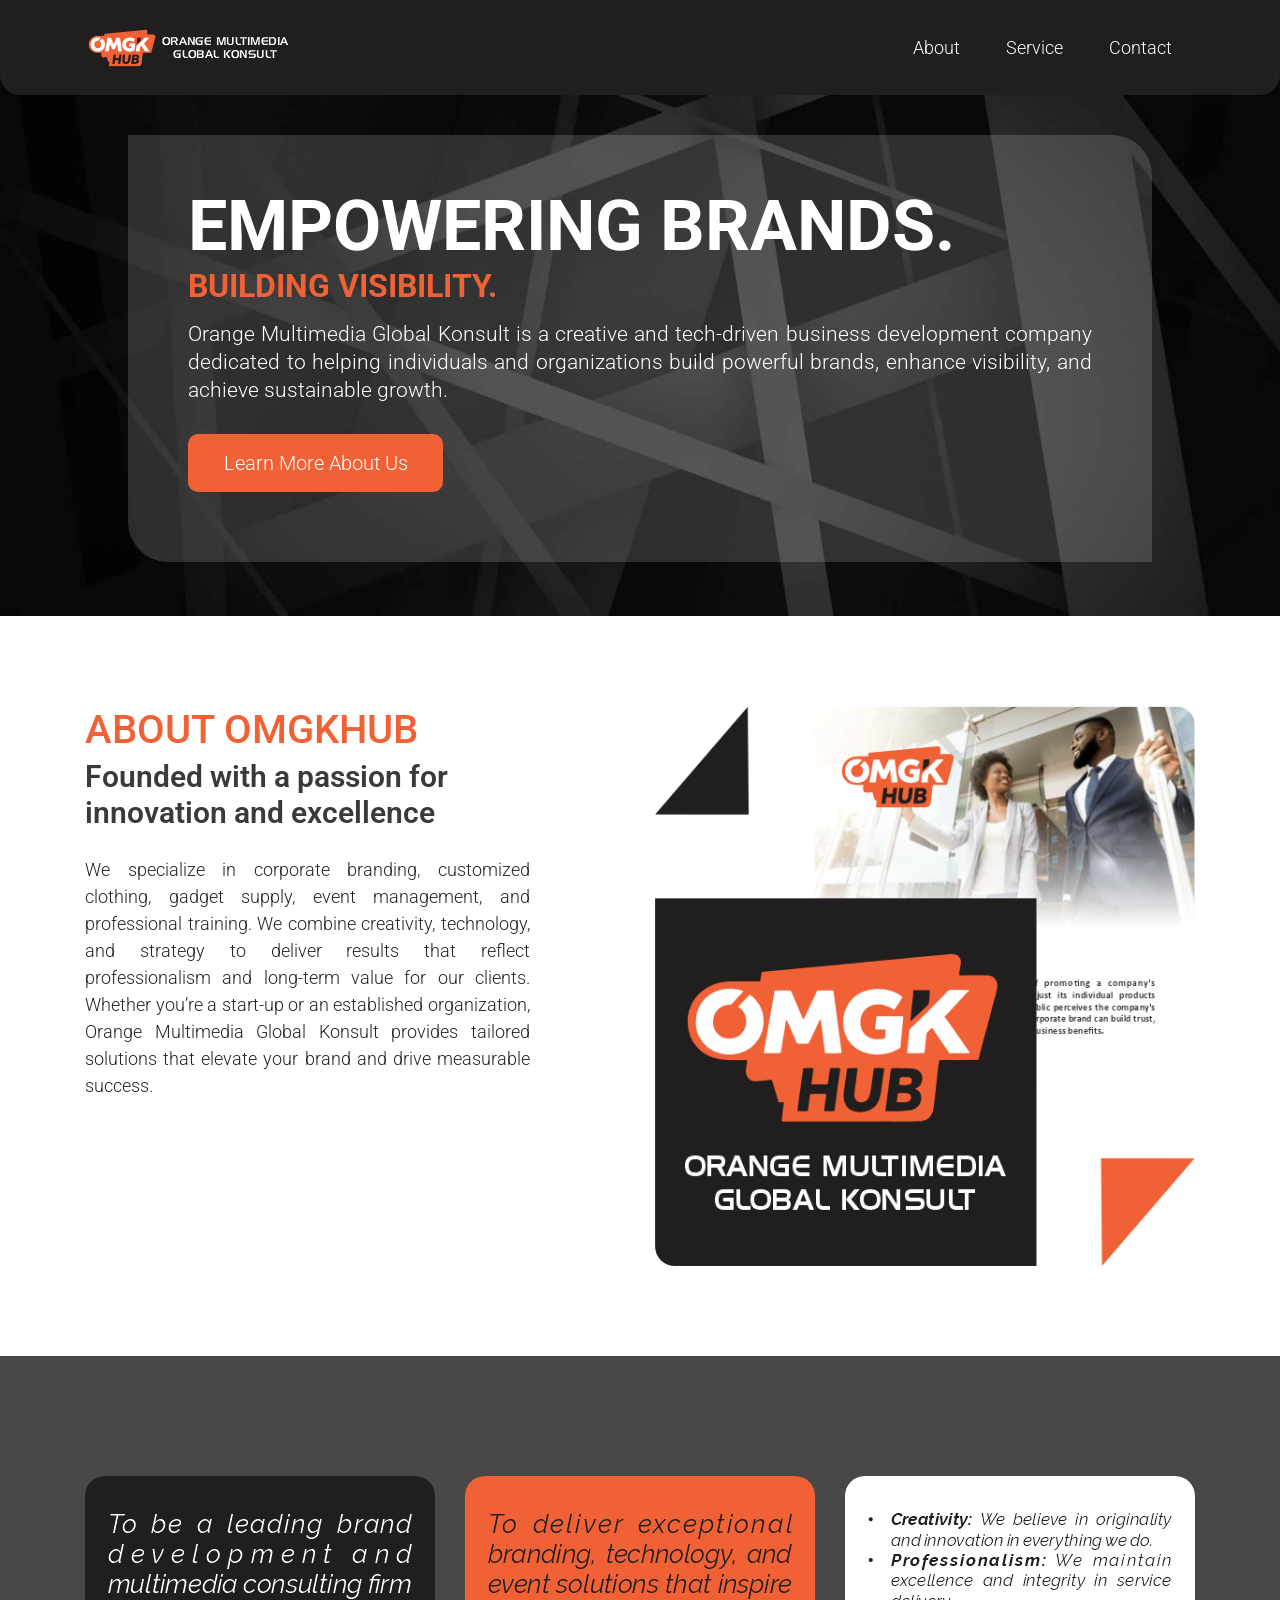
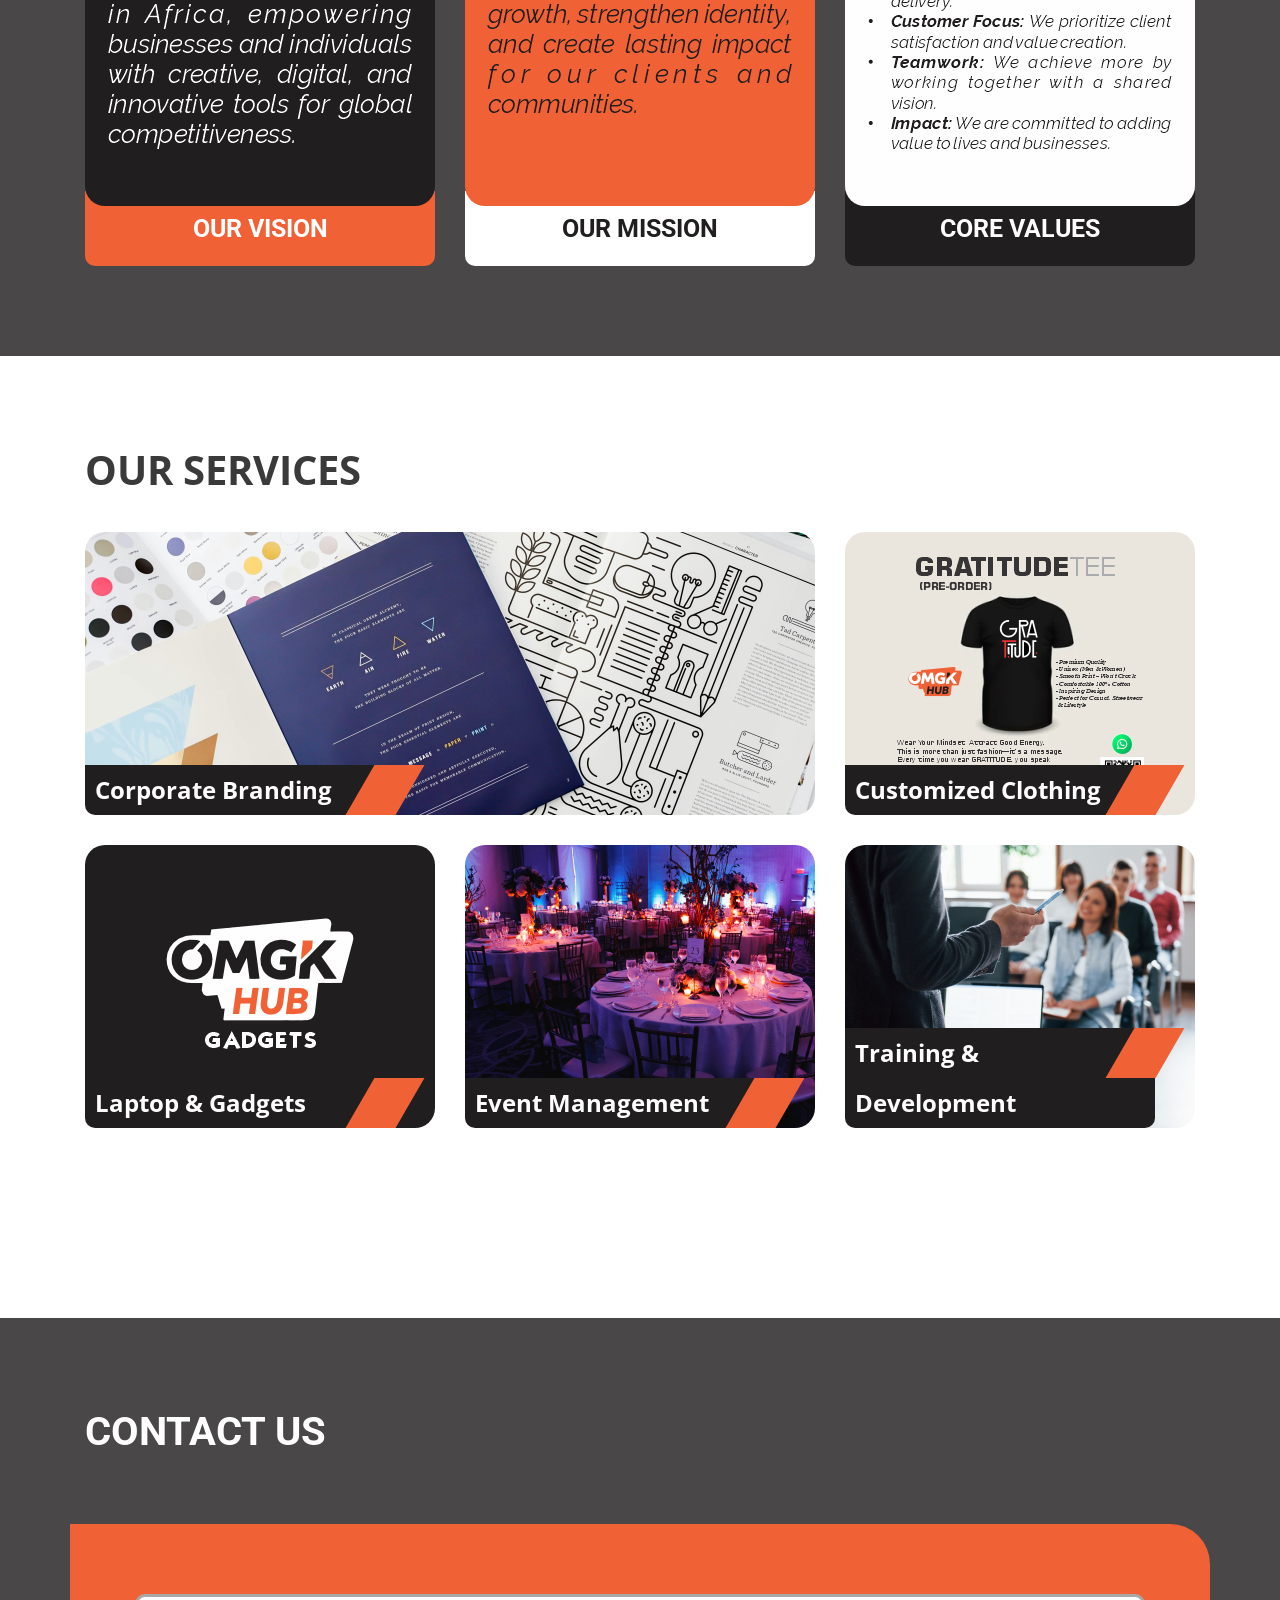
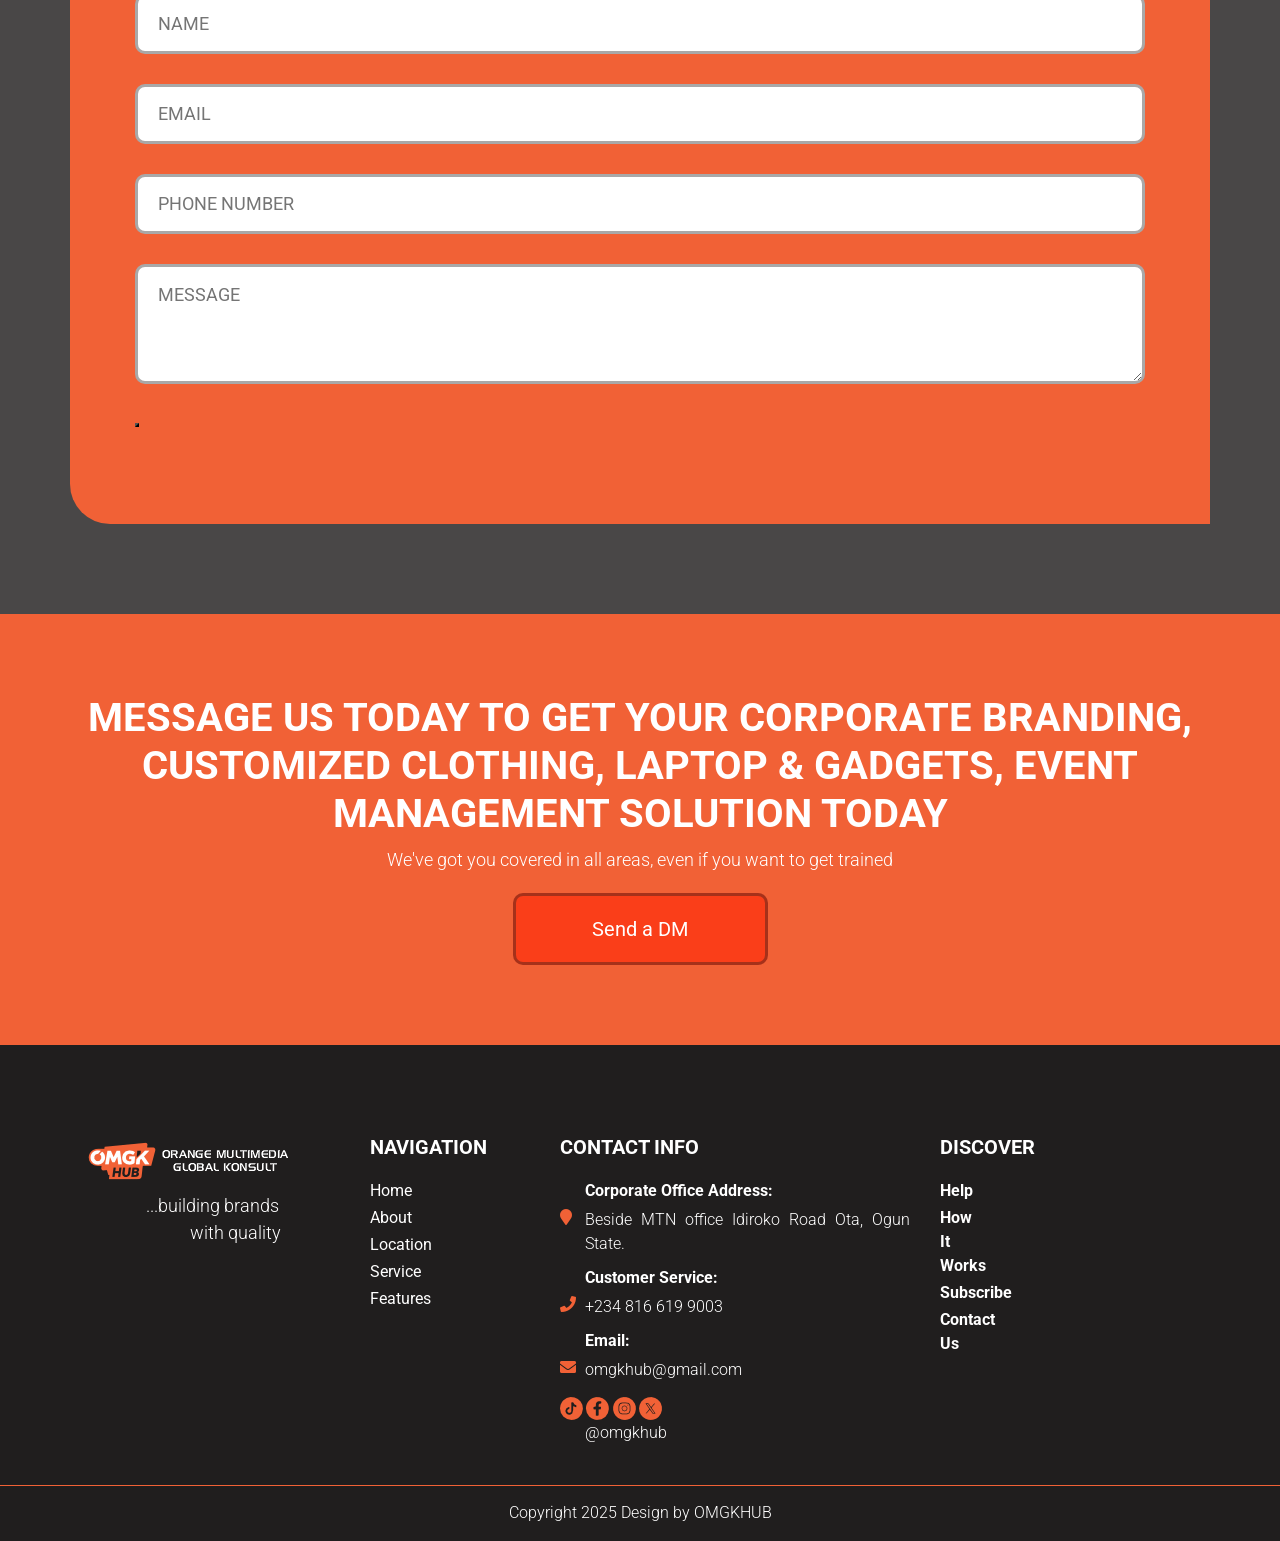
==== index.html @ 5d63bfe9 "Change submit input to button in form Replaced submit input with a button element for better semanti" ====
<!DOCTYPE html>
<html>
   <head>
      <meta charset="utf-8">
      <meta name="viewport" content="width=device-width, initial-scale=1.0">
      <title>OMGKHUB</title>
      <link rel="stylesheet" href="css/bootstrap.min.css">
      <link rel="stylesheet" href="css/style.css">
      <link rel="stylesheet" href="css/fontawesome.min.css">
      <link href="https://fonts.googleapis.com/css?family=Open+Sans|Roboto" rel="stylesheet">
   </head>
   <body>
      <!--headear-->
      <div id="header" class="header">

         <!---navbar-->
         <nav class="navbar navbar-expand-lg navbar-light text-capitalize">
            <div class="container">
               <a class="navbar-brand" href="index.html"><img src="imgs/logo.png" alt="#" /></a>
               <button class="navbar-toggler" type="button" data-toggle="collapse" data-target="#show-menu" aria-controls="navbarSupportedContent" aria-expanded="false" aria-label="Toggle navigation">
               <span class="navbar-toggler-icon"></span>
               </button>
               <div class="collapse navbar-collapse" id="show-menu">
                  <ul class="navbar-nav ml-auto">
                     <li class="nav-item">
                        <a class="nav-link" href="#about">About</a>
                     </li>
                     <li class="nav-item">
                        <a class="nav-link" href="#service">Service</a>
                     </li>
                     <li class="nav-item">
                        <a class="nav-link" href="#contact">Contact</a>
                     </li>
                  </ul>
               </div>
            </div>
         </nav>
         <!--navbar ends-->
      </div>
      <!--Header ends-->

      <!--Hero Section-->
      <div id="home" class="slider">
         <div id="main_slider" class="carousel slide" data-ride="carousel">
            <div class="carousel-inner">
               <div class="carousel-item active">
                  <img class="d-block w-100" src="imgs/slide1.png" alt="slider_img">
                  <div class="ovarlay_slide_cont">
                     <h2>Empowering Brands. </h2>
                     <h4></span>Building Visibility.</h4>
                     <p>Orange Multimedia Global Konsult is a creative and tech-driven business development company dedicated to helping individuals and organizations build powerful brands, enhance visibility, and achieve sustainable growth.</p>
                     <a class="blue_bt" href="#about">Learn More About Us</a>
                  </div>
               </div>
            </div>
         </div>
      </div>
      <!--Hero Section Ends-->

      <!--About section-->
      <div id="about" class="about_section layout_padding">
         <div class="container">
            <div class="row">
               <div class="col-md-5">
                  <h4>ABOUT OMGKHUB</h4>
                  <h3 style="text-transform: none !important">Founded with a passion for innovation and excellence</h3>
                  <p>We specialize in corporate branding, customized clothing, gadget supply, event management, and professional training.
                  
                  We combine creativity, technology, and strategy to deliver results that reflect professionalism and long-term value for
                  our clients. Whether you’re a start-up or an established organization, Orange Multimedia Global Konsult provides
                  tailored solutions that elevate your brand and drive measurable success.
                  </p>
               </div>
               <div class="col-md-6 offset-md-1">
                  <div class="full text_align_center">
                     <img class="img-responsive" src="imgs/about.png" alt="#" />
                  </div>
               </div>
            </div>
         </div>
      </div>
      <!--About Section Ends-->

      <!--Vision-->
      <div id="hiw" class="hiw_section layout_padding">
         <div class="container">
            <div class="row">
               <div class="col-md-4 vision">
                  <img class="margin_top_30 img-responsive" src="imgs/blog1.png" alt="#" />
                  <h3 class="blog_head vis">our vision</h3>
               </div>
               <div class="col-md-4 vision">
                  <img class="margin_top_30 img-responsive" src="imgs/blog2.png" alt="#" />
                  <h3 class="blog_head">our mission</h3>
               </div>
               <div class="col-md-4 vision">
                  <img class="margin_top_30 img-responsive" src="imgs/blog3.png" alt="#" />
                  <h3 class="blog_head core">core values</h3>
               </div>
            </div>
         </div>
      </div>
      <!--Vision Ends-->

      <!--Services-->
      <div id="service" class="services layout_padding">
         <div class="container">
            <div class="row">
               <div class="col-md-7">
                  <h3>OUR SERVICES</h3>
               </div>
               <div class="col-md-5">
               </div>
            </div>
            <div class="row">
               <div class="col-md-8 service_blog">
                  <img class="margin_top_30 img-responsive" src="imgs/s1.png" alt="#" />
                  <h3 class="blog_head">Corporate Branding</h3>
               </div>
               <div class="col-md-4 service_blog">
                  <img class="margin_top_30 img-responsive" src="imgs/s2.png" alt="#" />
                  <h3 class="blog_head cus">Customized Clothing</h3>
               </div>
               <div class="col-md-4 service_blog">
                  <img class="margin_top_30 img-responsive" src="imgs/s3.png" alt="#" />
                  <h3 class="blog_head">Laptop & Gadgets</h3>
               </div>
               <div class="col-md-4 service_blog">
                  <img class="margin_top_30 img-responsive" src="imgs/s4.png" alt="#" />
                  <h3 class="blog_head">Event Management</h3>
               </div>
               <div class="col-md-4 service_blog">
                  <img class="margin_top_30 img-responsive" src="imgs/s5.png" alt="#" />
                  <h3 class="blog_head">Training & Development</h3>
               </div>
            </div>
         </div>
      </div>
      <!--Services Ends-->

      <!--Contact-->
      <div id="contact" class="contact_section layout_padding">
         <div class="container">
            <div class="row">
               <div class="col-md-7">
                  <h3>Contact Us</h3>
               </div>
               <div class="col-md-5">
               </div>
            </div>
            <div class="row">
                  <div class="contact-form">
                     <form name="contact" method="POST" netlify>
                        <input type="text" placeholder="Name" />
                        <input type="email" placeholder="Email" />
                        <input type="text" placeholder="Phone Number" />
                        <textarea placeholder="Message"></textarea>
                        <button type="submit" value="SEND"></button>
                     </form>
                  </div>
            </div>
         </div>
      </div>
      <!--Contact Ends-->

      <!--CTA-->
      <div class="subcribe">
         <div class="container">
            <div class="row ctaa">
               <div class="cta">
                  <h3>Message us today to get your corporate branding, customized clothing, laptop & gadgets, event management solution today</h3>
                  <p>We've got you covered in all areas, even if you want to get trained</p>
               </div>
               <div class="cta_button">
                  <a href="https://wa.link/p6hemg"><button>Send a DM</button></a>
               </div>
            </div>
         </div>
      </div>
      <!--CTA Ends-->

      <!--Footer-->
      <footer>
         <div class="container">
            <div class="row">
               <div class="col-lg-3 col-md-6 col-12">
                  <div class="footer_blog_section">
                     <img src="imgs/logo.png" alt="#" />
                     <p style="margin-top: 5px; text-align: center;">...building brands <br><span  style="padding-left: 45px;">with quality</span></p>
                  </div>
               </div>
               <div class="col-lg-2 col-md-6 col-12">
                  <div class="item">
                     <h4 class="text-uppercase">Navigation</h4>
                     <ul>
                        <li><a href="#">Home</a></li>
                        <li><a href="#">About</a></li>
                        <li><a href="#">Location</a></li>
                        <li><a href="#">Service</a></li>
                        <li><a href="#">Features</a></li>
                     </ul>
                  </div>
               </div>
               <div class="col-lg-4 col-md-6 col-12">
                  <div class="item">
                     <h4 class="text-uppercase">Contact Info</h4>
                     <p><strong>Corporate Office Address:</strong></p>
                     <p><i class="fa fa-map-marker" aria-hidden="true"></i>Beside MTN office Idiroko Road Ota, Ogun State.</p>
                     <p><strong>Customer Service:</strong></p>
                     <p><span class="fa fa-phone"></span>+234 816 619 9003</p>
                     <p><strong>Email:</strong></p>
                     <p><span class="fa fa-envelope"></span>omgkhub@gmail.com</p>
                     <p style="color: #F16136;"><strong>  .</p>
                     <p><img src="/imgs/social_icon.png" >@omgkhub</p>
                  </div>
               </div>
               <div class="col-lg-3 col-md-6 col-12">
                  <div class="item">
                     <h4 class="text-uppercase">Discover</h4>
                     <ul>
                        <li><a href="#">Help</a></li>
                        <li><a href="#">How It Works</a></li>
                        <li><a href="#">Subscribe</a></li>
                        <li><a href="#">Contact Us</a></li>
                     </ul>
                  </div>
               </div>
            </div>
         </div>
         <div class="copyright text-center">
            <p style="text-align: center;">Copyright 2025  Design by <a href="#">OMGKHUB</a></p>
         </div>
      </footer>
      <!--Footer Ends-->
      <script src="js/jquery-3.3.1.min.js"></script>
      <script src="js/bootstrap.min.js"></script>
      <script>
         $(function () {
             
             'use strict';
             
             var winH = $(window).height();
             
             $('header').height(winH);  
             
             $('header .container > div').css('top', (winH / 2) - ( $('header .container > div').height() / 2));
             
             $('.navbar ul li a.search').on('click', function (e) {
                 e.preventDefault();
             });
             $('.navbar a.search').on('click', function () {
                 $('.navbar form').fadeToggle();
             });
             
             $('.navbar ul.navbar-nav li a').on('click', function (e) {
                 
                 var getAttr = $(this).attr('href');
                 
                 e.preventDefault();
                 $('html').animate({scrollTop: $(getAttr).offset().top}, 1000);
             });
         })
      </script>
   </body>
</html>
---- css/style.css ----
@import url('https://fonts.googleapis.com/css?family=Roboto:100,100i,300,300i,400,400i,500,500i,700,700i,900,900i&display=swap');

* {
    box-sizing: border-box;
}

header {
    background-size: cover;
}

.margin_top_30 {
    margin-top: 30px;
}

.service_blog h3.blog_head {
    float: left;
    background: #201E1E;
    text-align: left;
    font-size: 24px;
    text-transform: none;
    margin: 0;
    min-height: 50px;
    line-height: 50px;
    padding: 0 10px;
    color: #fff;
    position: absolute;
    bottom: 0;
    width: 100%;
    max-width: 310px;
    left: 15px;
}

.service_blog h3.blog_head::after {
    width: 50px;
    height: 50px;
    content: "";
    display: block;
    position: absolute;
    right: -15px;
    background: #F16136;
    top: 0;
    transform: skew(-30deg);
}

h2 span, h1 span {
    color: #bd8cbf;
}

li {
    list-style-type: none;
}

a:hover {
    text-decoration: none;
}

a, button {
    transition: all .5s ease;
}

button {
    padding: 0
}

body {
    font-size: 1.1rem;
}

/* navbar */

nav.navbar {
    position: fixed;
    top: 0;
    left: 0;
    width: 100%;
    z-index: 111111111111000;
    font-family: 'Roboto', sans-serif;
    background: #201E1E;
    min-height: 95px;
    border-radius: 0 0 20px 20px;
}

nav.navbar a, nav.navbar ul li a {
    color: #FFF !important;
}

nav.navbar ul li {
    padding: 0 15px;
    position: relative;
}

.navbar-nav li a {
    font-size: 18px;
    font-weight: 300;
}

.layout_padding {
    padding: 90px 0;
}

.about_section h3 {
    font-size: 30px;
    margin: 5px 0 25px 0;
    font-weight: 600;
}

.about_section h4 {
    color: #F16136;
    font-size: 40px;
    margin: 0;
}

p {
    font-size: 18px;
    font-weight: 300;
    text-align: justify;
}

.full {
    width: 100%;
    float: left;
    margin: 0; 
}

.text_align_center {
    text-align: center;
}

.img-responsive {
    max-width: 100%;
    border-radius: 20px ;
}

.white_font {
    color: #fff !important;
}

.h3, h3 {
    font-size: 40px;
    font-weight: 700;
    color: #3a3a3a;
    text-transform: uppercase;
}

.contact_section {
    background: #201e1ed0;
}

.contact_section h3{
    color: #fff;
}

.contact-form {
    padding: 55px 65px;
    background: #F16136;
    min-height: 600px;
    margin-top: 60px;
    border-radius: 0 40px ;
}

.contact-form form input {
    width: 100%;
    background: #fff;
    border: solid #201e1e62;
    border-radius: 10px;
    height: 60px;
    padding: 0 20px;
    text-transform: uppercase;
    margin: 15px 0;
}

.contact-form form textarea {
    width: 100%;
    background: #fff;
    border: solid #201e1e62;
    border-radius: 10px;
    min-height: 120px;
    padding: 15px 20px;
    text-transform: uppercase;
    margin: 15px 0;
}

.contact-form form input[type="submit"] {
    background: #201E1E;
    color: #fff;
    width: 190px;
    margin: 15px auto 0;
    font-size: 19px;
    font-weight: 300;
    float: none;
    display: flex;
    cursor: pointer;
}

.contact-form form input[type="submit"]:hover,
.contact-form form input[type="submit"]:focus {
    background: #fff;
    color: #201E1E;
    transition: ease all 0.5s;
}

/* header */

header {
    position: relative;
    color: #FFF;
    font-family: 'Roboto', sans-serif;
}

header .container {
    height: 100%
}

header .container > div {
    margin: 0 auto;
    position: relative;
/*    text-align: center;*/
}

header .container > div h1 {
    font-size: 90px;
}

header button {
    background-color: transparent;
    display: block;
    border: 1px solid #FFF;
    border-radius: 50px;
    padding: 0;
    margin: 30px auto;
}

header button a {
    padding: 10px 40px;
    display: block;
    color: #FFF;
}

header button:hover {
    background-color: #bd8cbf;
    border: 1px solid #bd8cbf;
}

header button:hover a {
    color: white;
}

h3.blog_head {
    width: 100%;
    float: left;
    background: #fff;
    text-align: center;
    font-size: 25px;
    text-transform: uppercase;
    color: #201E1E;
    margin: 0;
    min-height: 75px;
    line-height: 75px;
    margin-top: -15px;
    border-radius: 0 0 10px 10px;
}

/* about us */

.about-us {
    position: relative;
    padding: 100px 0;
    font-family: 'Open Sans', sans-serif;
}

.about-us .row > .col-lg-6:first-of-type {
    position: relative;
    left: 50px;
}

.about-us .small-container > p + div {
    padding: 70px 0;
    background-color: white;
    box-shadow: 5px 5px 10px #d2cfcf, -5px -5px 10px #d2cfcf;
}

.about-us .small-container > p + div h4 {
    margin-bottom: 40px
}

.about-us .small-container .text-right p {
    margin-bottom: 40px;
    width: 80%;
    float: right;
}

.about-us .small-container > p + div button {
    background-color: #bd8cbf;
    border: none;
}

.about-us .small-container > p + div a {
    display: block;
    color: #FFF;
    padding: 10px 40px;
}

.about-us .item {
    width: 200px;
    position: absolute;
    color: white;
    background-color: #bd8cbf;
}

.about-us .item p {
    font-size: 15px;
}

.about-us .item img {
    width: 100%;
    height: 150px
}

.about-us .item h5 {
    margin: 5px 0;
}

.about-us .item p {
    margin-bottom: 5px;
}

.about-us .item:first-of-type {
    left: 405px;
    bottom: 115px;
    z-index: 2;
    box-shadow: -2px 2px 10px #5d5959;
}

.about-us .item:nth-of-type(2) {
    left: 105px;
    bottom: 115px;
    z-index: 2;
    box-shadow: 2px 2px 10px #5d5959;
}

.about-us .item:nth-of-type(3) {
    position: relative;
    top: 162px;
    left: -45px;
}

.about-us .item:nth-of-type(3) img {
    position: absolute;
    bottom: 70px;
    right: 0px;
    z-index: 0;
}

.about-us .item:last-of-type {
    left: 268px;
    top: 90px;
}

.about-us .first {
    width: 100px;
    height: 200px;
    position: absolute;
    background-color: #bd8cbf;
    top: 140px;
    z-index: -5;
}

.about-us .second {
    width: 100px;
    height: 200px;
    position: absolute;
    background-color: #bd8cbf;
    bottom: 58px;
    right: 34px;
    z-index: -5;
}

.hiw_section {
    background: #201e1ed0;
}

.hiw_section .core {
    float: left;
    background: #201E1E;
    text-align: center;
    text-transform: uppercase;
    color: #ffffff;
}

.hiw_section .vis {
    float: left;
    background: #F16136;
    text-align: center;
    text-transform: uppercase;
    color: #ffffff;
}

.about-us .row > div > .item:nth-of-type(3) div {
    position: relative;
    z-index: 5;
    background-color: #bd8cbf;
    padding: 5px;
}

.blue_bt {
    width: 255px;
    height: 58px;
    background: #F16136;
    color: #fff;
    float: left;
    text-align: center;
    line-height: 58px;
    font-size: 20px;
    font-weight: 300;
    border-radius: 10px;
}

.blue_bt:hover,
.blue_bt:focus {
    background: #fff;
    color: #201E1E;
}

/* services */

.services {
    margin-bottom: 100px;
    font-family: 'Open Sans', sans-serif;
}

.services .slide {
    width: 70%;
    margin: 0 auto;
}

.services .carousel-inner .carousel-item {
    width: 100%;
    height: 100%
}

.services .carousel-inner img {
    height: 100%;
    width: 100%;
}

.services .carousel-control-next, .services .carousel-control-prev {
    width: 60px;
    height: 60px;
    background: #bd8cbf;
    border-radius: 50%;
}

.services .carousel-control-next i, .services .carousel-control-prev i {
    color: #000
}

.services .carousel-control-next {
    right: 0;
    top: 80%;
    right: 40%;
    background-color: #FFF;
}

.services .carousel-control-prev {
    top: 80%;
    left: 40%;
}

.services i {
    color: #bd8cbf;
}

/* agency */

.agency {
    background-image: url('../imgs/agency.png');
    font-family: 'Open Sans', sans-serif;
    background-size: cover;
}

.agency .container > div {
    margin: 0 auto;
    width: 86%;
    margin-bottom: 30px;
}

.agency .white-overlay {
   padding: 50px 0 20px;
}

.agency .container > div > div {
    display: inline-block;
    position: relative
}

.agency .container > div > div img {
    width: 500px;
    margin: 0 20px;
}

.agency img:first-of-type, .agency img:last-of-type {
    width: 200px;
}

.agency .container > div h2 {
    position: absolute;
    color: white;
    bottom: 105px;
    left: 195px;
    font-size: 40px;
}

/* statistics */

.statistics {
    padding: 50px 0;
    font-family: sans-serif;
}

.statistics i, .statistics p {
    color: #bd8cbf;
}

.statistics i {
    margin-bottom: 10px;
}

.statistics h3 {
    font-size: 40px;
    font-weight: bold;
    margin-bottom: 0;
}

.ovarlay_slide_cont {
    background: rgba(255, 255, 255, 0.151);
    position: absolute;
    width: 80%;
    margin: 0 10%;
    z-index: 1111111111;
    top: 135px;
    left: 0;
    padding: 50px 60px 70px;
    border-radius: 0 40px 0 40px;
}

.ovarlay_slide_cont h2 {
    color: #fff;
    text-transform: uppercase;
    font-size: 70px;
    font-weight: 700;
    line-height: normal;
    margin: 0;
}

.ovarlay_slide_cont h4 {
    color: #F16136;
    font-size: 32px;
    text-transform: uppercase;
    font-weight: 700;
    margin: 0 0 15px 0;
    line-height: normal;
}

.ovarlay_slide_cont p {
    color: #fff;
    font-weight: 300;
    margin: 0 0 30px 0;
    font-size: 21px;
    line-height: 28px;
}

/* contact */

.contact {
    background-image: url('../imgs/contact.png');
    background-size: cover;
}

.contact h2 {
    color: white;
    margin-bottom: 30px;
}

.contact .contact-form {
    width: 50%;
    margin: 0 auto;
}

.contact form input, .contact form textarea {
    width: 100%;
    outline: none;
    border: none;
    padding: 5px 10px;
}

.contact form input{
    border-radius: 50px;
    margin-bottom: 20px;
}

.contact form textarea {
    resize: none;
    height: 130px;
    border-radius: 25px;
    margin-bottom: 30px;
}

.contact form input[type="submit"] {
    width: 130px;
    height: 40px;
    padding: 0;
    line-height: 40px;
    background-color: #ef44f8;
    color: white;
    margin: 0 auto;
    display: block;
}

/* footer */

footer, footer a {
    color: white;
}

footer {
    display: block;
    overflow: hidden;
    background-color: #201E1E;
}

footer a:hover {
    color: #F16136;
}

footer .container > ul {
    overflow: hidden;
    margin: 30px 0;
    padding-left: 0;
}

footer .container > ul li {
    float: left;
    padding-right: 25px;
}

footer .item h4 {
    margin-bottom: 20px
}

footer .item p.address {
    line-height: 1.2;
    font-size: 16px;
}

footer .item ul {
    padding-left: 0;
}

footer .item ul li {
    margin-bottom: 3px;
    font-size: 16px;
}

footer .date p {
    margin-bottom: 5px;
    font-size: 16px;
    font-weight: 300;
}

footer .item form {
    overflow: hidden;
}

footer .item form input {
    width: 100%;
    margin-bottom: 15px;
    padding: 5px 10px;
}

footer .item form input[type="submit"] {
    width: 100px;
    height: 40px;
    line-height: 4px;
    background-color: #ef44f8;
    border: none;
    float: right;
    color: #FFF;
    padding: 0
}

footer .copyright {
    padding: 15px 0;
}

footer .copyright p {
    margin-bottom: 0;
    font-size: 16px;
}

/* media queries */

@media (max-width: 1200px) {
    
    /* about */
    
    .about-us .row > .col-lg-6:first-of-type {
        left: -10px;
    }
    .about-us .small-container .text-right p {
        width: 70%
    }
    .about-us .item {
        width: 150px
    }
    .about-us .item img {
        height: 125px
    }
    .about-us .item:first-of-type {
        left: 440px;
        bottom: 154px;
    }
    .about-us .item:nth-of-type(2) {
        left: 167px;
        bottom: 153px;
    }
    .about-us .item:nth-of-type(3) {
        top: 149px;
        left: 19px;
    }
    .about-us .item:last-of-type {
        left: 305px;
        top: 132px;
    }
    
    .about-us .row > div > .item:nth-of-type(3) img {
        position: static
    }
    
    .about-us .row > div > .item:nth-of-type(3) p {
        display: none;
    }

    /* agency */
    
    .agency img:first-of-type, .agency img:last-of-type {
        width: 150px
    }
    .agency .container > div > div img {
        max-width: 400px;
        width: 100%;
    }
    .agency .container > div h2 {
        bottom: 87px;
        left: 164px;
        font-size: 30px;
    }
    .agency .container > div h2 {
        display: none;
    }

}

@media (max-width: 992px) {
    
    /* header */
    
    header h1 {
        font-size: 65px !important;
    } 
    
    /* navbar */
    
    .navbar ul {
        background-color: #F16136;
    }
    .navbar ul li {
        margin: 10px 0;
    }
    nav.navbar form {
        width: 100%;
        position: static;
    }
    
    /* about */
    
    .about-us .small-container > p + div {
        padding: 50px 0;
    }
    .about-us .row > .col-lg-6:first-of-type {
        height: 350px;
        left: 50px;
    }
    .about-us .small-container .text-right p {
        width: 100%;
    }
    
    /* services */
    
    .services .slide {
        width: 80%
    }
    
    .services .carousel-control-next, .services .carousel-control-prev {
        width: 50px;
        height: 50px;
    }
    
    /* agency */
    
    .agency img:first-of-type, .agency img:last-of-type {
        display: none
    }
    .agency .container > div > div img {
        display: block;
    }
    .agency .container > div {
        width: 56%;
    }
    
    /* statistics */
    
    .statistics .col-lg-3 {
        margin-bottom: 40px
    }
    
    /* contact */
    
    .contact .contact-form {
        width: 70%
    }
    
    /* footer */
    
    footer .col-lg-3 {
        margin-bottom: 40px;
    }
    
}

@media (max-width: 768px) {
    
    /* header */
    
    header h1 {
        font-size: 50px !important;
    } 
    
    /* about */
    
    .about-us .row > .col-lg-6:first-of-type {
        display: none;
    }
    
    /* services */
    
    .services .slide {
        width: 90%
    }
    .services .carousel-control-next, .services .carousel-control-prev {
        display: none;
    }
    
    /* agency */
    
    .agency .container > div {
        width: 87%;
    }
    
}



.testimonial_blog {
    background: #a1a1a1;
    width: 100%;
    padding: 40px 50px;
    box-shadow: 50px 50px 0 0 #F16136;
}

.testimonial_blog p {
    color: #fff;
}

.testimonial_blog p + p {
    margin: 0;
}

.testimonial_blog p:first-child {
    font-size: 30px;
    font-weight: 500;
}

.subcribe {
    background: #F16136;
    padding: 80px 0;
}

.subcribe h3 {
    color: #fff;
    text-align: center;
}

.subcribe p {
    margin: 0;
    color: #fff;
    text-align: center;
}

.cta_button {
    margin-top: 20px;
}

.ctaa {
    justify-content: center;
}

.subcribe .cta_button button {
    height: 72px;
    background: #fa3e19;
    color: #fff;
    width: 255px;
    border: none;
    font-size: 20px;
    border: solid #201e1e62;
    border-radius: 10px;
}

.subcribe .cta_button button:hover,
.subcribe .cta_button button:focus {
    background: #111;
    color: #fff;
}

footer .item p img {
    position: absolute;
    left: 0;
    top: 5px;
}

footer .item .fa {
    position: absolute;
    left: 0;
    top: 30px;
    color: #F16136;
}

footer .item p {
    position: relative;
    padding-left: 25px;
    font-size: 16px;
    margin: 0 0 10px 0;
}

footer .copyright {
    padding: 15px 0 16px;
    border-top: solid #F16136 1px;
    margin-top: 30px;
}

footer .item p strong {
    font-weight: 700;
    margin-bottom: 5px;
    float: left;
    width: 100%;
}

footer {
    display: block;
    overflow: hidden;
    background-color: #201E1E;
    padding: 90px 0 0; 
}

.cpy {
    margin: 0;
    padding: 0;
}

footer .item h4 {
    margin-bottom: 20px;
    font-size: 20px;
    font-weight: 700;
}

.navbar-light .navbar-toggler {
    color: #000;
    background: #F16136;
    width: 50px;
    padding: 0;
    height: 45px;
    border: none;
}

@media (min-width: 992px) and (max-width: 1199px) {

}

@media (min-width: 768px) and (max-width: 991px) {

.ovarlay_slide_cont {
    background: rgba(5,3,0,0.63);
    position: absolute;
    width: 70%;
    margin: 0 15%;
    z-index: 1111111111;
    top: 0;
    left: 0;
    padding: 50px 60px 70px;
}

.ovarlay_slide_cont h2 {
    font-size: 45px;
}

.ovarlay_slide_cont p {
    color: #fff;
    font-weight: 300;
    margin: 0 0 30px 0;
    font-size: 19px;
    padding: 0;
    line-height: 28px;
}    

.h3, h3 {
    font-size: 30px;
}

.about_section h3 {
    font-size: 30px;
}

.about_section h4 {
    color: #F16136;
    font-size: 16px;
    margin: 0;
}

h3.blog_head {
    width: 100%;
    float: left;
    background: #fff;
    text-align: center;
    font-size: 18px;
    text-transform: uppercase;
    color: #201E1E;
    margin: 0;
    min-height: 50px;
    line-height: 50px;
}

.service_blog h3.blog_head {
    float: left;
    background: #201E1E;
    text-align: left;
    font-size: 18px;
    text-transform: none;
    margin: 0;
    min-height: 50px;
    line-height: 50px;
    padding: 0 10px;
    color: #fff;
    position: absolute;
    bottom: 0;
    width: 65%;
    max-width: 300px;
    left: 10px;
    font-weight: 500;
}

.service_blog h3.blog_head::after {
    width: 40px;
    height: 50px;
    content: "";
    display: block;
    position: absolute;
    right: -15px;
    background: #F16136;
    top: 0;
    transform: skew(-30deg);
}

.contact-form {
    padding: 40px 50px;
    background: #F16136;
    min-height: 600px;
    margin-top: 60px;
}

.service_blog img {
    width: 100%;
}

}

@media (max-width: 767px) {

.layout_padding {
    padding: 50px 0;
}

.about_section h3 {
    font-size: 30px;
    margin: 10px 0 25px 0;
    font-weight: 700;
    line-height: 32px;
}

.h3, h3 {
    font-size: 30px;
    font-weight: 700;
    color: #3a3a3a;
    text-transform: uppercase;
    margin-bottom: 15px;
}

h3.blog_head {
    width: 90%;
    float: left;
    background: #fff;
    text-align: center;
    font-size: 20px;
    text-transform: uppercase;
    color: #201E1E;
    margin: 0;
    min-height: 55px;
    line-height: 55px;
}

.hiw_section .vision{
    display: flex;
    flex-direction: column;
    flex-wrap: wrap;
    justify-content: center;
    align-content: center;
    align-items: center;
}

.service_blog h3.blog_head {
    float: left;
    background: #201E1E;
    text-align: left;
    font-size: 22px;
    text-transform: none;
    margin: 0;
    min-height: 50px;
    line-height: 50px;
    padding: 0 10px;
    color: #fff;
    position: absolute;
    bottom: 0;
    width: 70%;
    max-width: 300px;
    left: 15px;
}

.service_blog h3.blog_head::after {
    right: -30px;
}

.contact-form {
    padding: 35px 40px;
    background: #F16136;
    min-height: 600px;
    margin-top: 20px;
}

.contact-form form input {
    margin: 10px 0;
}

.testimonial_blog {
    background: #a1a1a1;
    width: 100%;
    padding: 30px 30px;
    box-shadow: 10px 10px 0 0 #F16136;
}

.testimonial_blog p:first-child {
    font-size: 30px;
    font-weight: 500;
    margin-bottom: 10px;
}

p {
    font-size: 17px;
    font-weight: 300;
}

.subcribe form {
    height: auto;
    background: #fff;
    margin-top: 20px;
    padding: 0;
    font-weight: 300;
    font-size: 19px;
    display: block;
}

.subcribe form input {
    margin: 0;
    padding: 20px 30px;
    width: 100%;
    border: none;
    font-size: 20px;
    font-weight: 300;
}

.subcribe form button {
    background: #fa3e19;
    color: #fff;
    width: 100%;
    border: none;
    font-size: 20px;
    padding: 12px 0;
}

.subcribe form button:hover,
.subcribe form button:focus {
    background: #111;
    color: #fff;
}

.service_blog img {
    width: 100%;
}

}
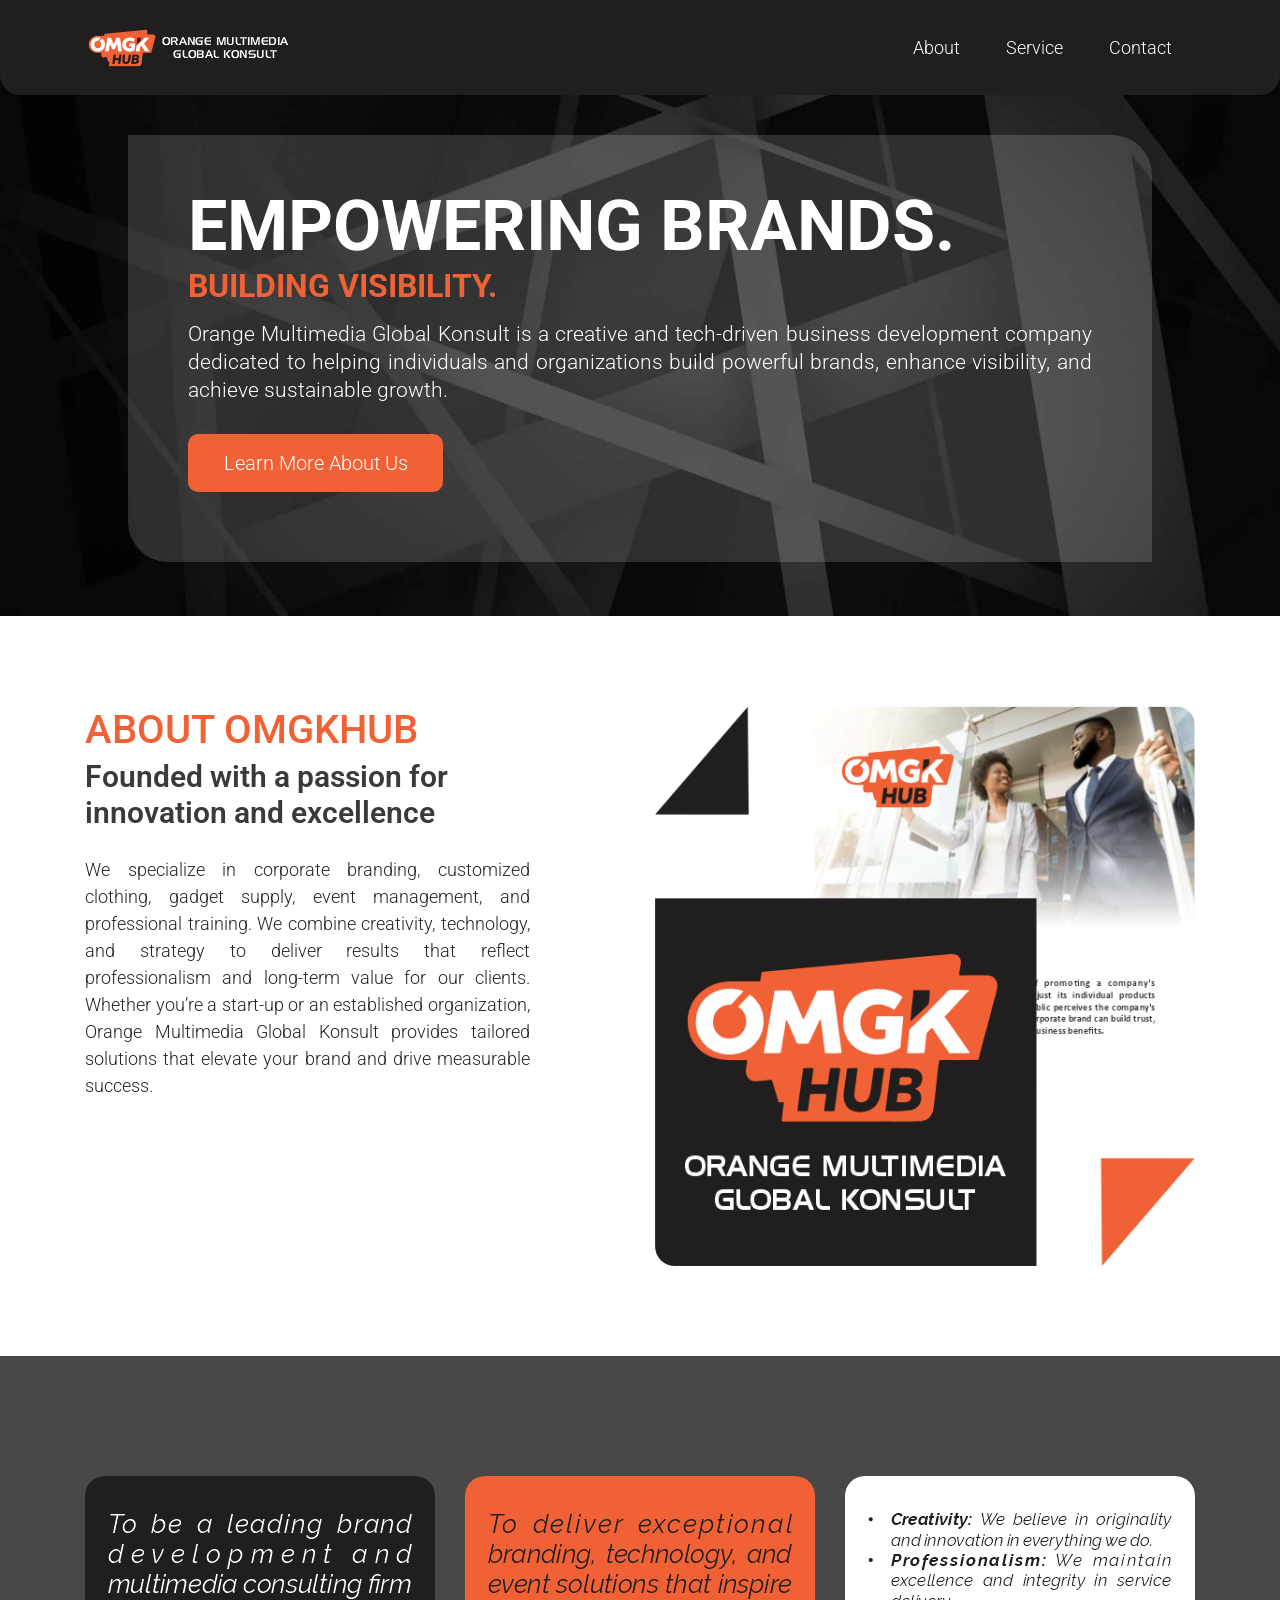
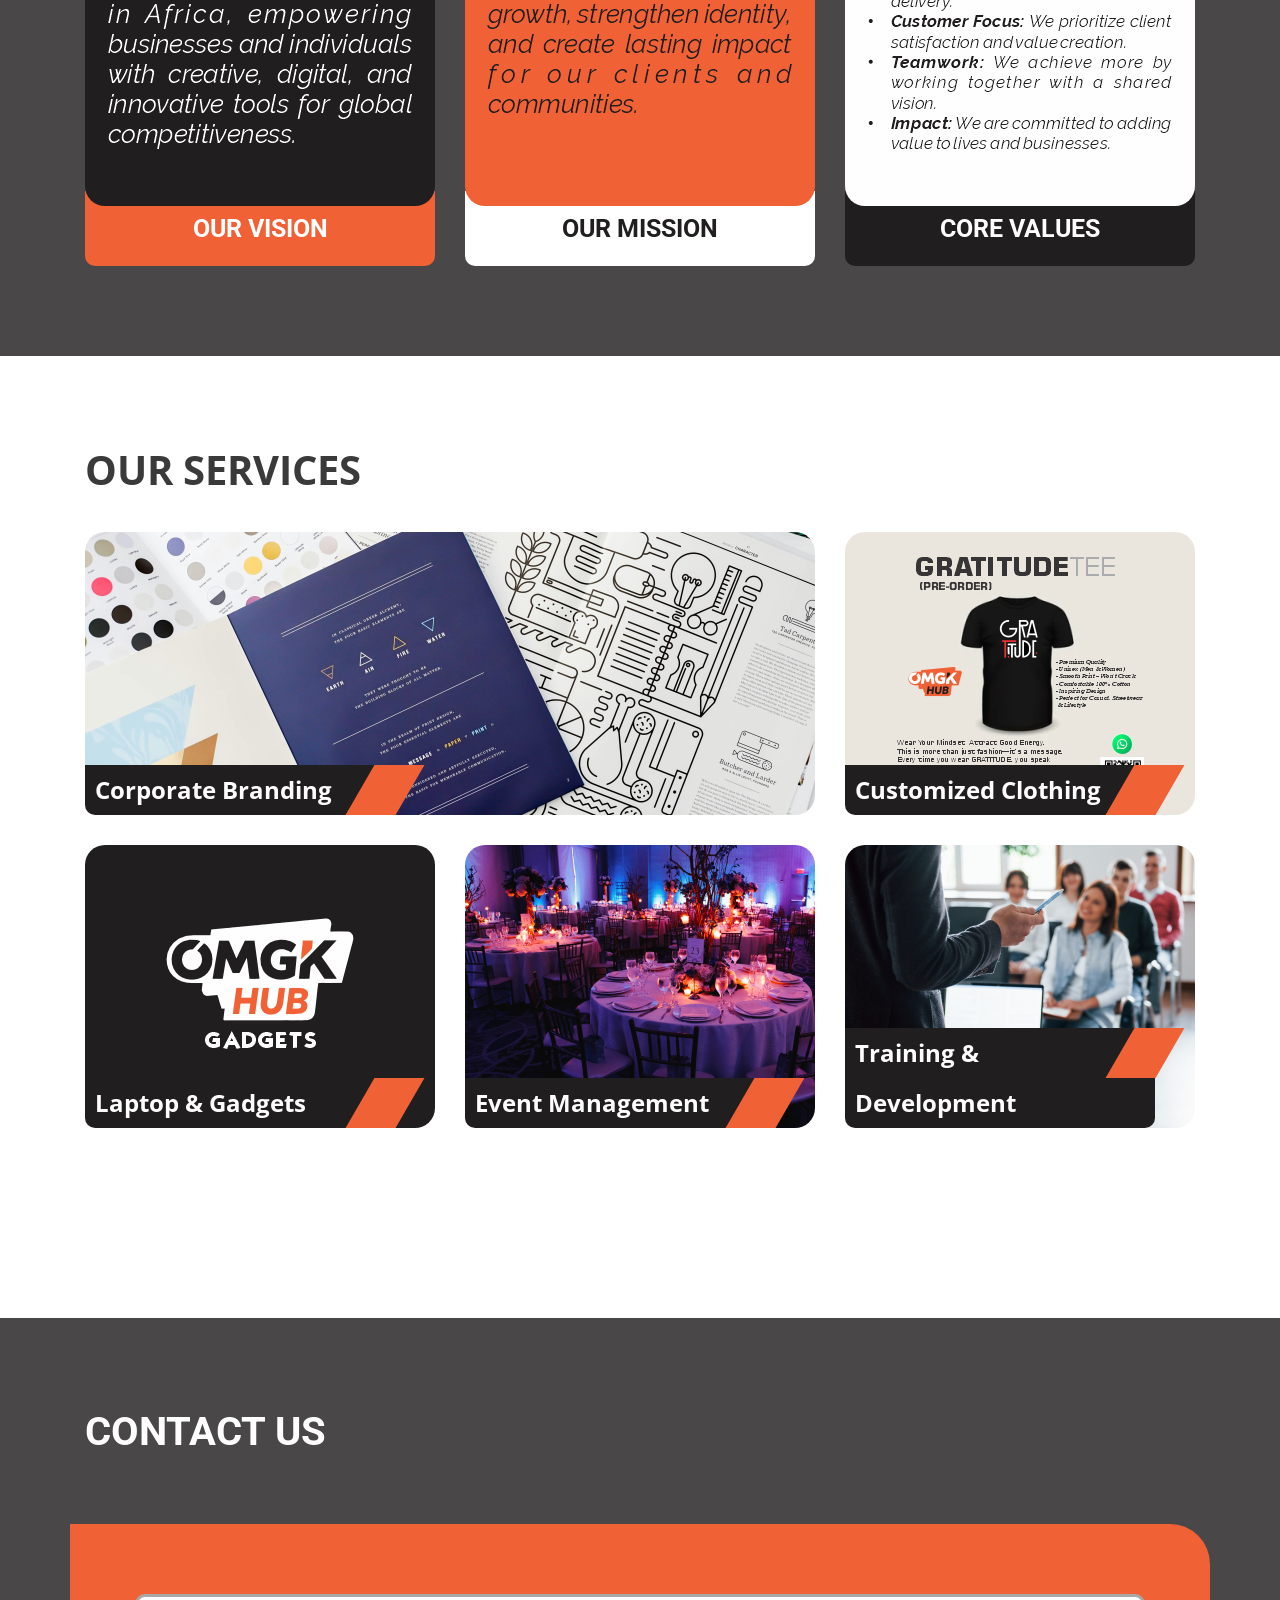
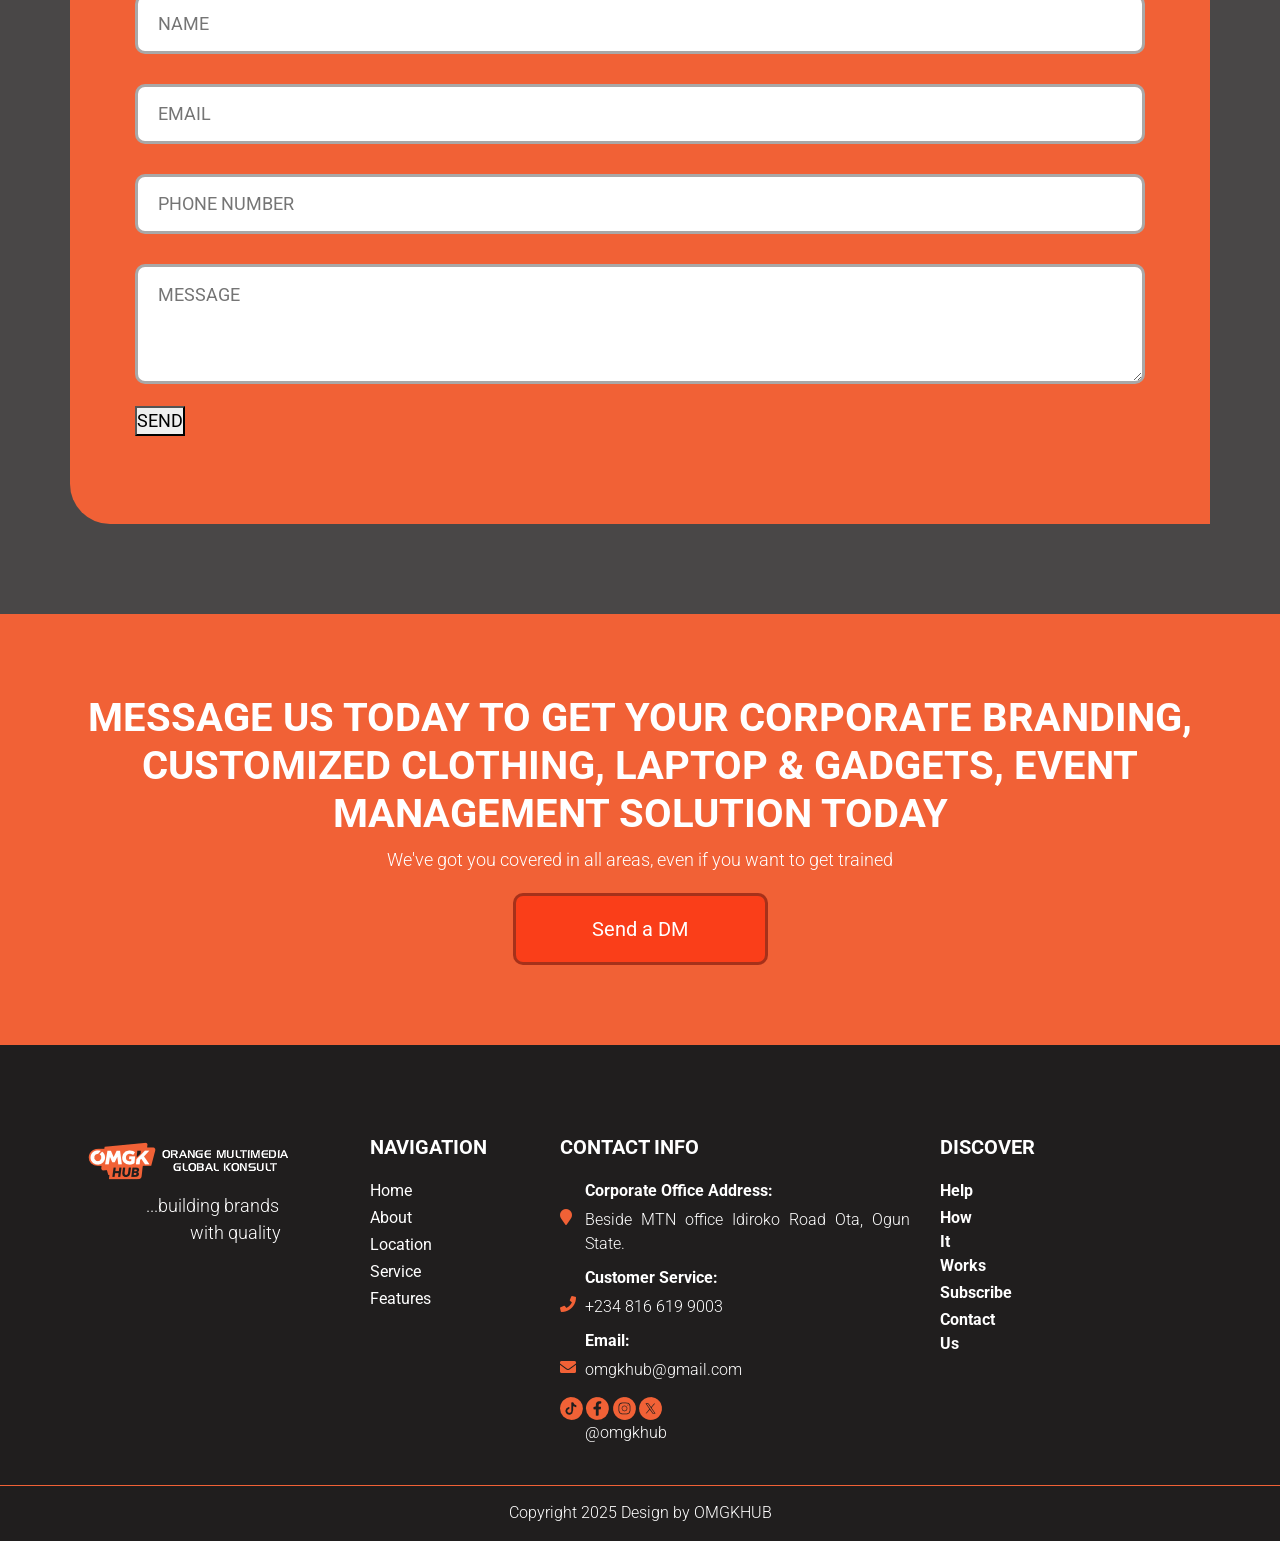
==== commit 70bc2c68: "Add text to submit button in contact form" ====
--- a/index.html
+++ b/index.html
@@ -155,7 +155,7 @@
                         <input type="email" placeholder="Email" />
                         <input type="text" placeholder="Phone Number" />
                         <textarea placeholder="Message"></textarea>
-                        <button type="submit" value="SEND"></button>
+                        <button type="submit" value="SEND">SEND</button>
                      </form>
                   </div>
             </div>
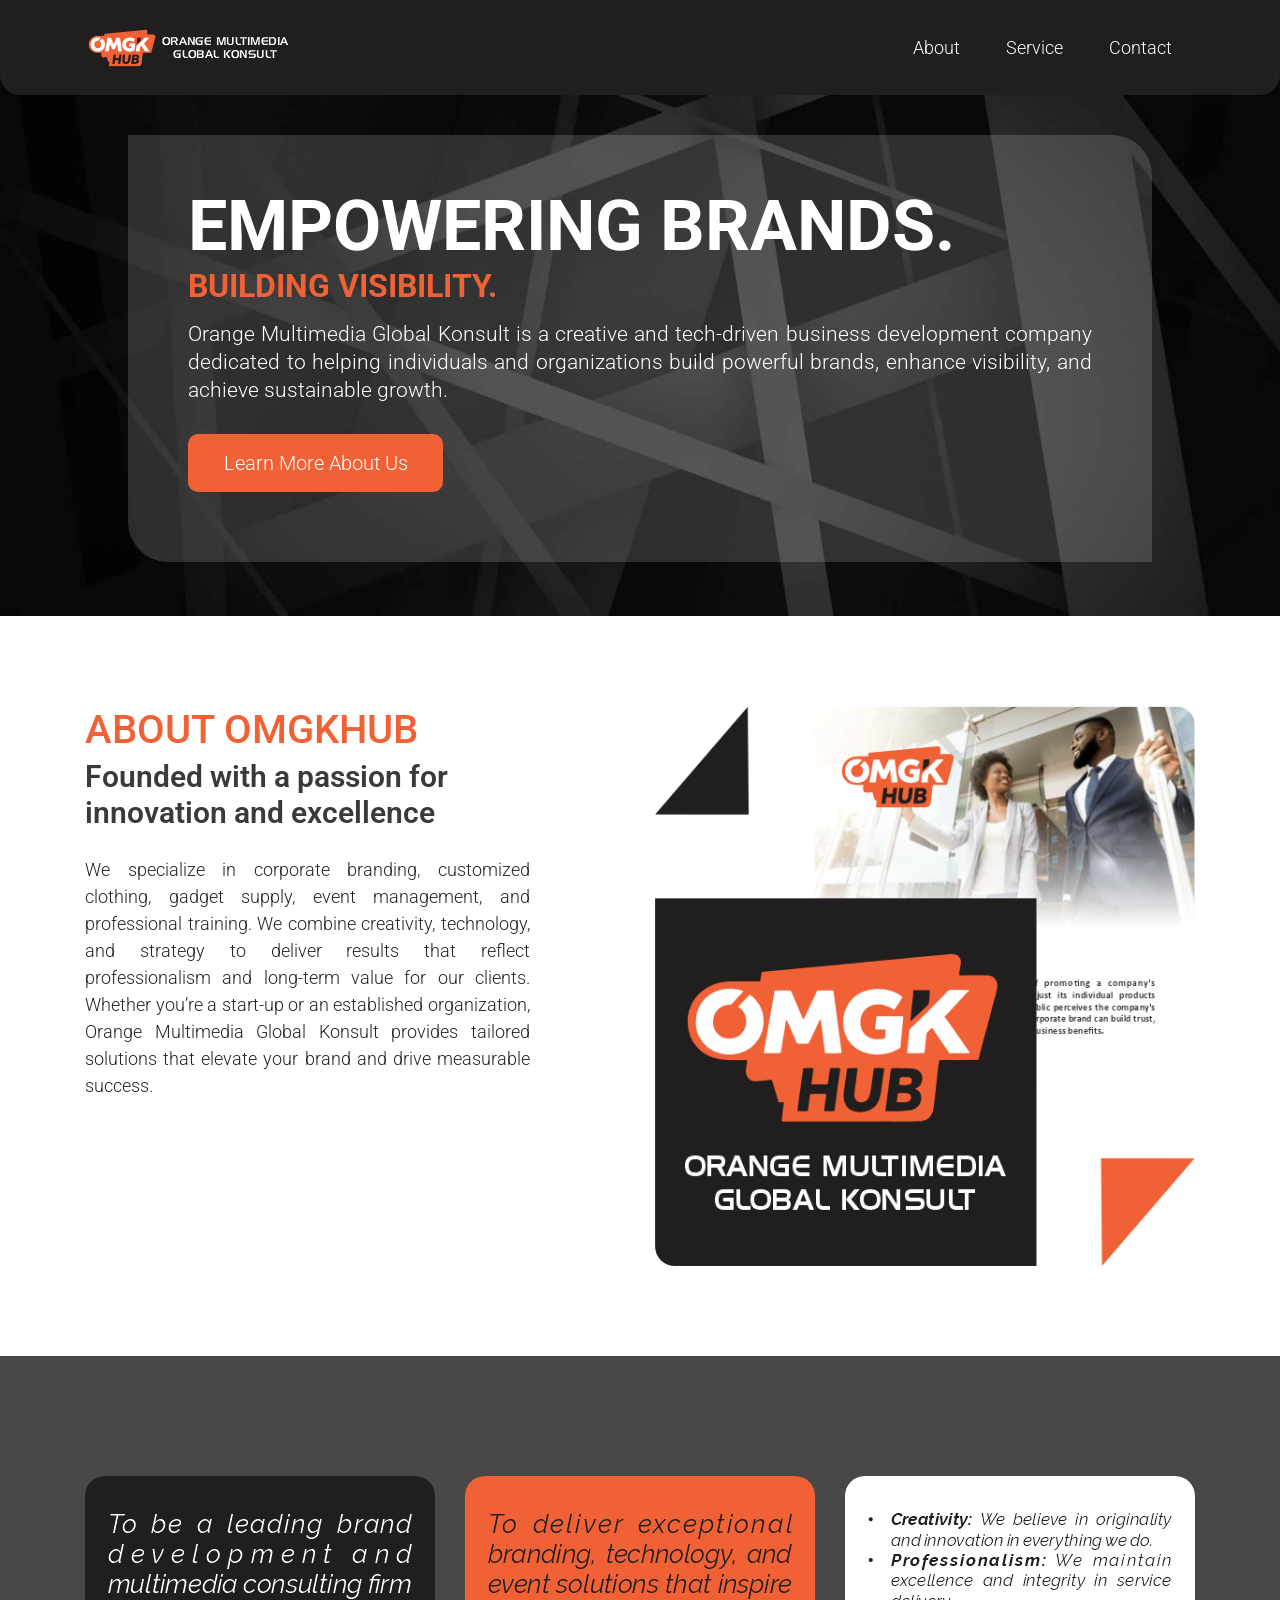
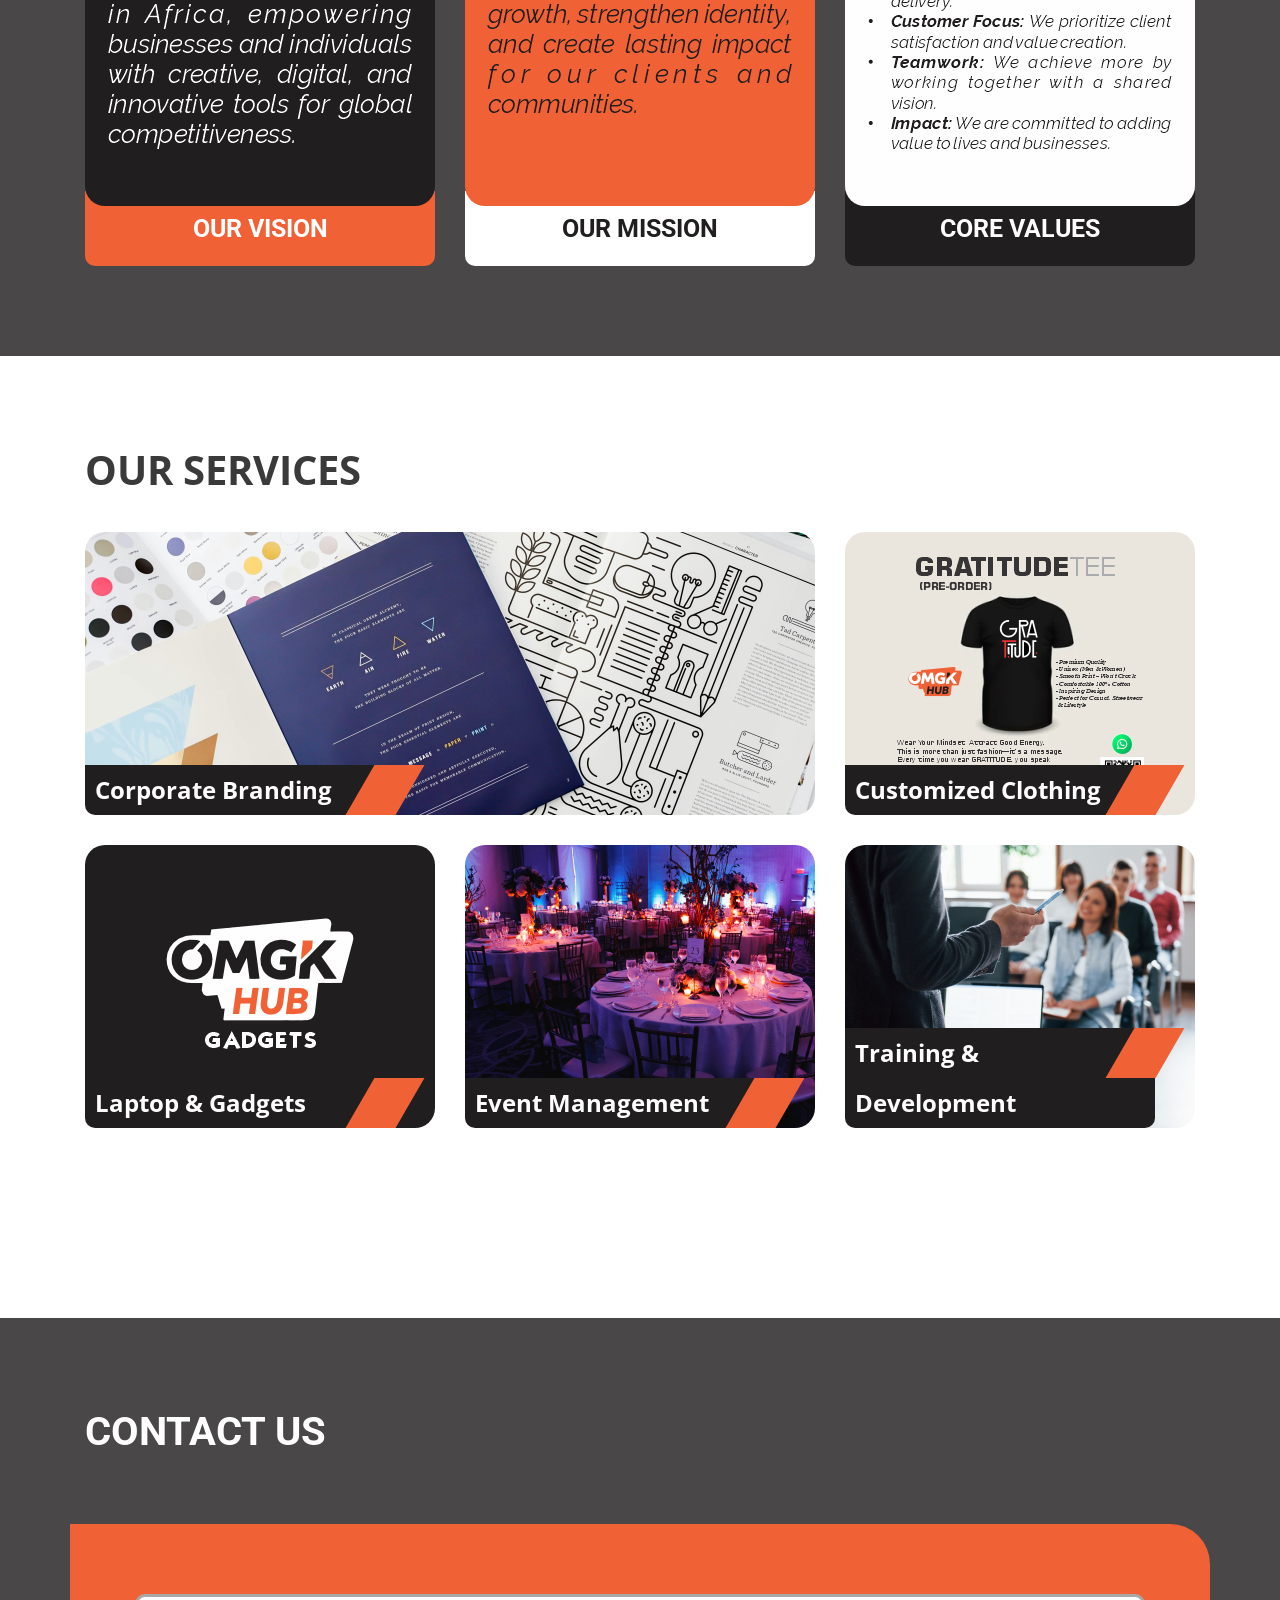
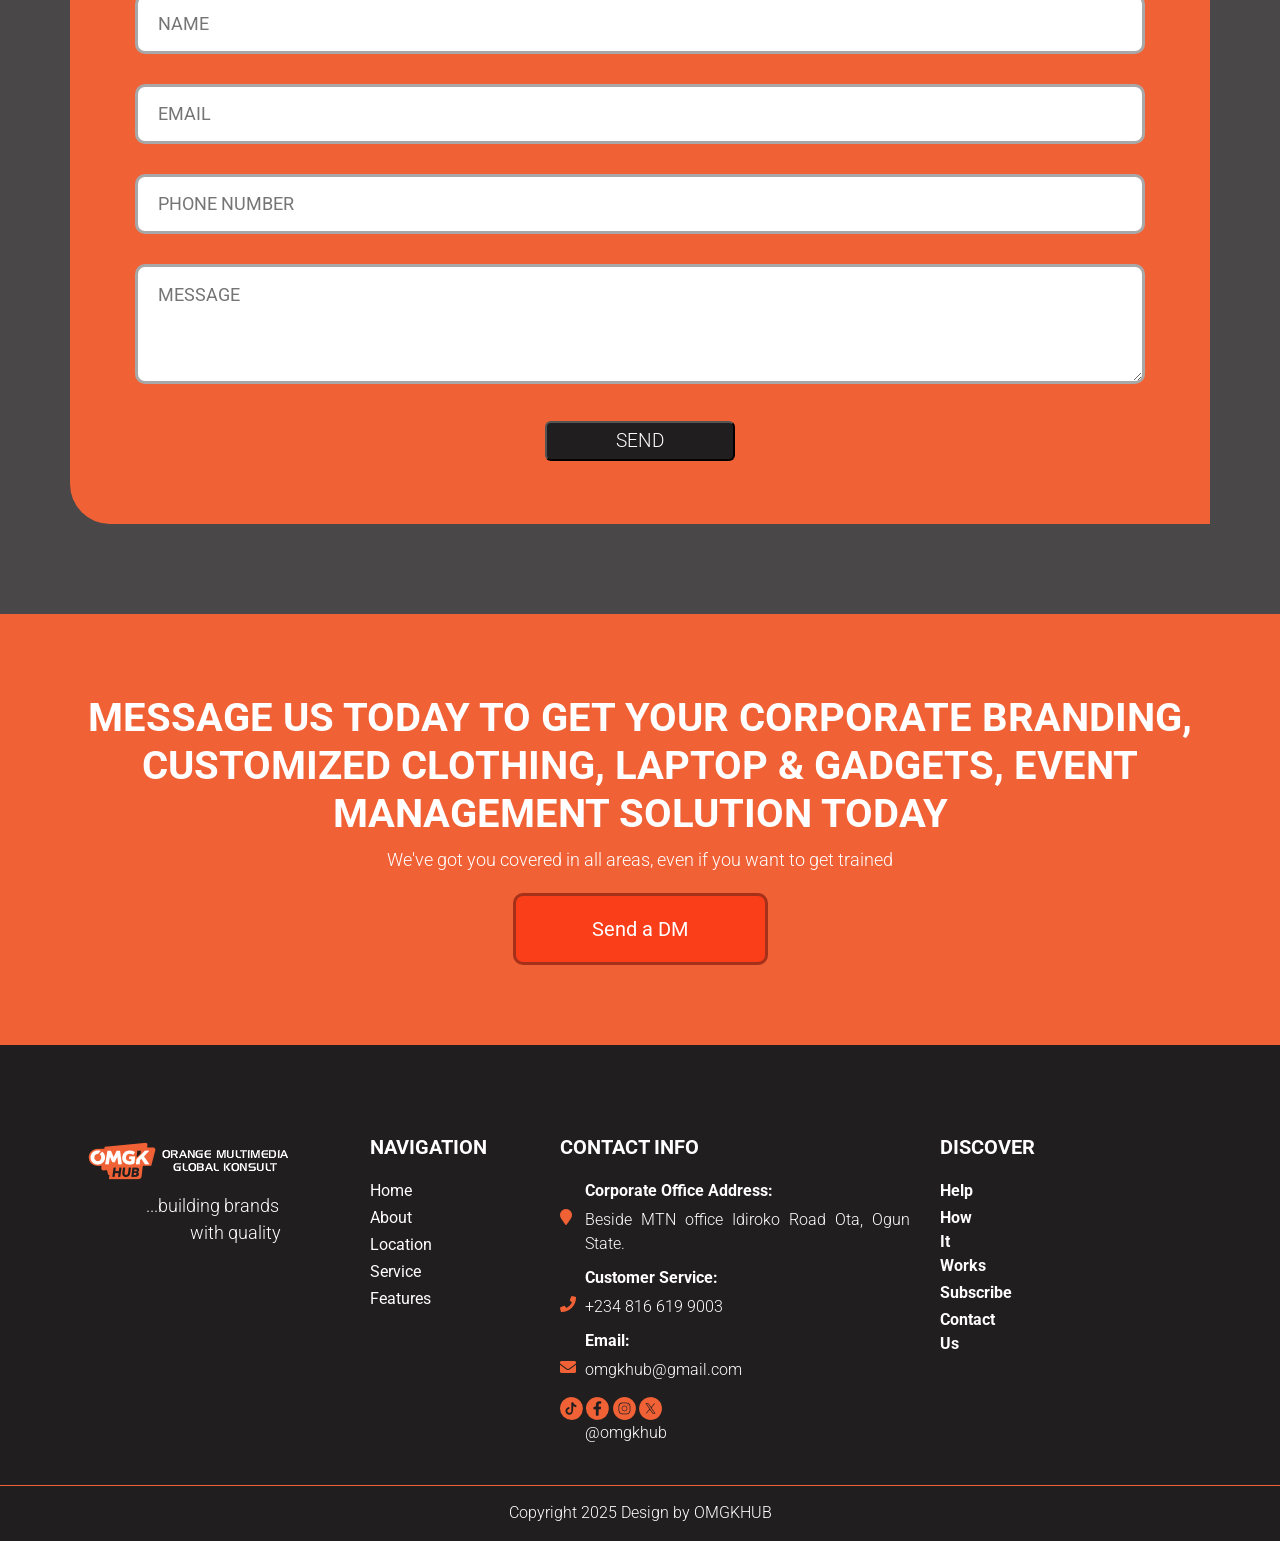
==== commit 112c00bb: "Add name attributes to contact form inputs" ====
--- a/index.html
+++ b/index.html
@@ -151,11 +151,11 @@
             <div class="row">
                   <div class="contact-form">
                      <form name="contact" method="POST" netlify>
-                        <input type="text" placeholder="Name" />
-                        <input type="email" placeholder="Email" />
-                        <input type="text" placeholder="Phone Number" />
-                        <textarea placeholder="Message"></textarea>
-                        <button type="submit" value="SEND">SEND</button>
+                        <input type="text" placeholder="Name" name="name"/>
+                        <input type="email" placeholder="Email" name="email"/>
+                        <input type="text" placeholder="Phone Number" name="number"/>
+                        <textarea placeholder="Message" name="message"></textarea>
+                        <button type="submit">SEND</button>
                      </form>
                   </div>
             </div>
--- a/css/style.css
+++ b/css/style.css
@@ -180,20 +180,24 @@
     margin: 15px 0;
 }
 
-.contact-form form input[type="submit"] {
+.contact-form form button {
     background: #201E1E;
     color: #fff;
     width: 190px;
+    height: 40px;
     margin: 15px auto 0;
     font-size: 19px;
     font-weight: 300;
     float: none;
     display: flex;
     cursor: pointer;
-}
-
-.contact-form form input[type="submit"]:hover,
-.contact-form form input[type="submit"]:focus {
+    justify-content: center;
+    align-items: center;
+    border-radius: 6px;
+}
+
+.contact-form form button:hover,
+.contact-form form button:focus {
     background: #fff;
     color: #201E1E;
     transition: ease all 0.5s;
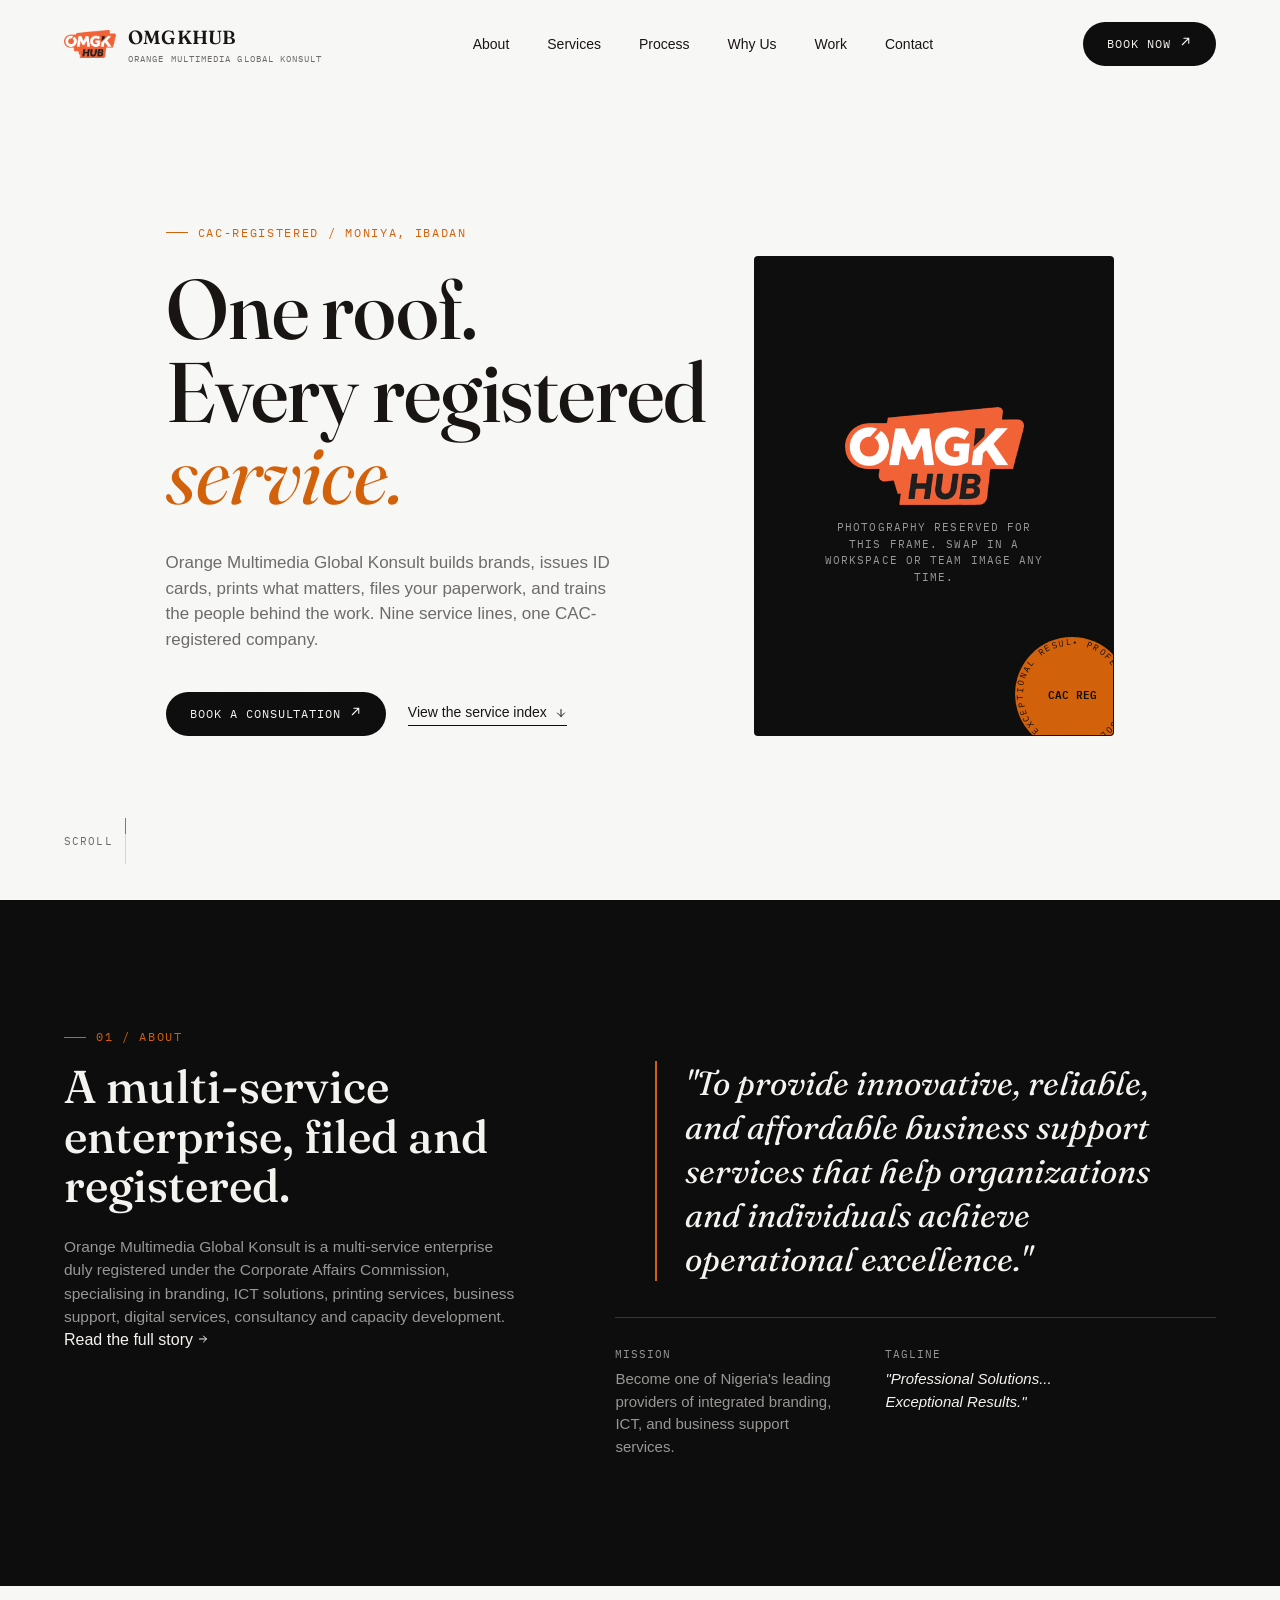
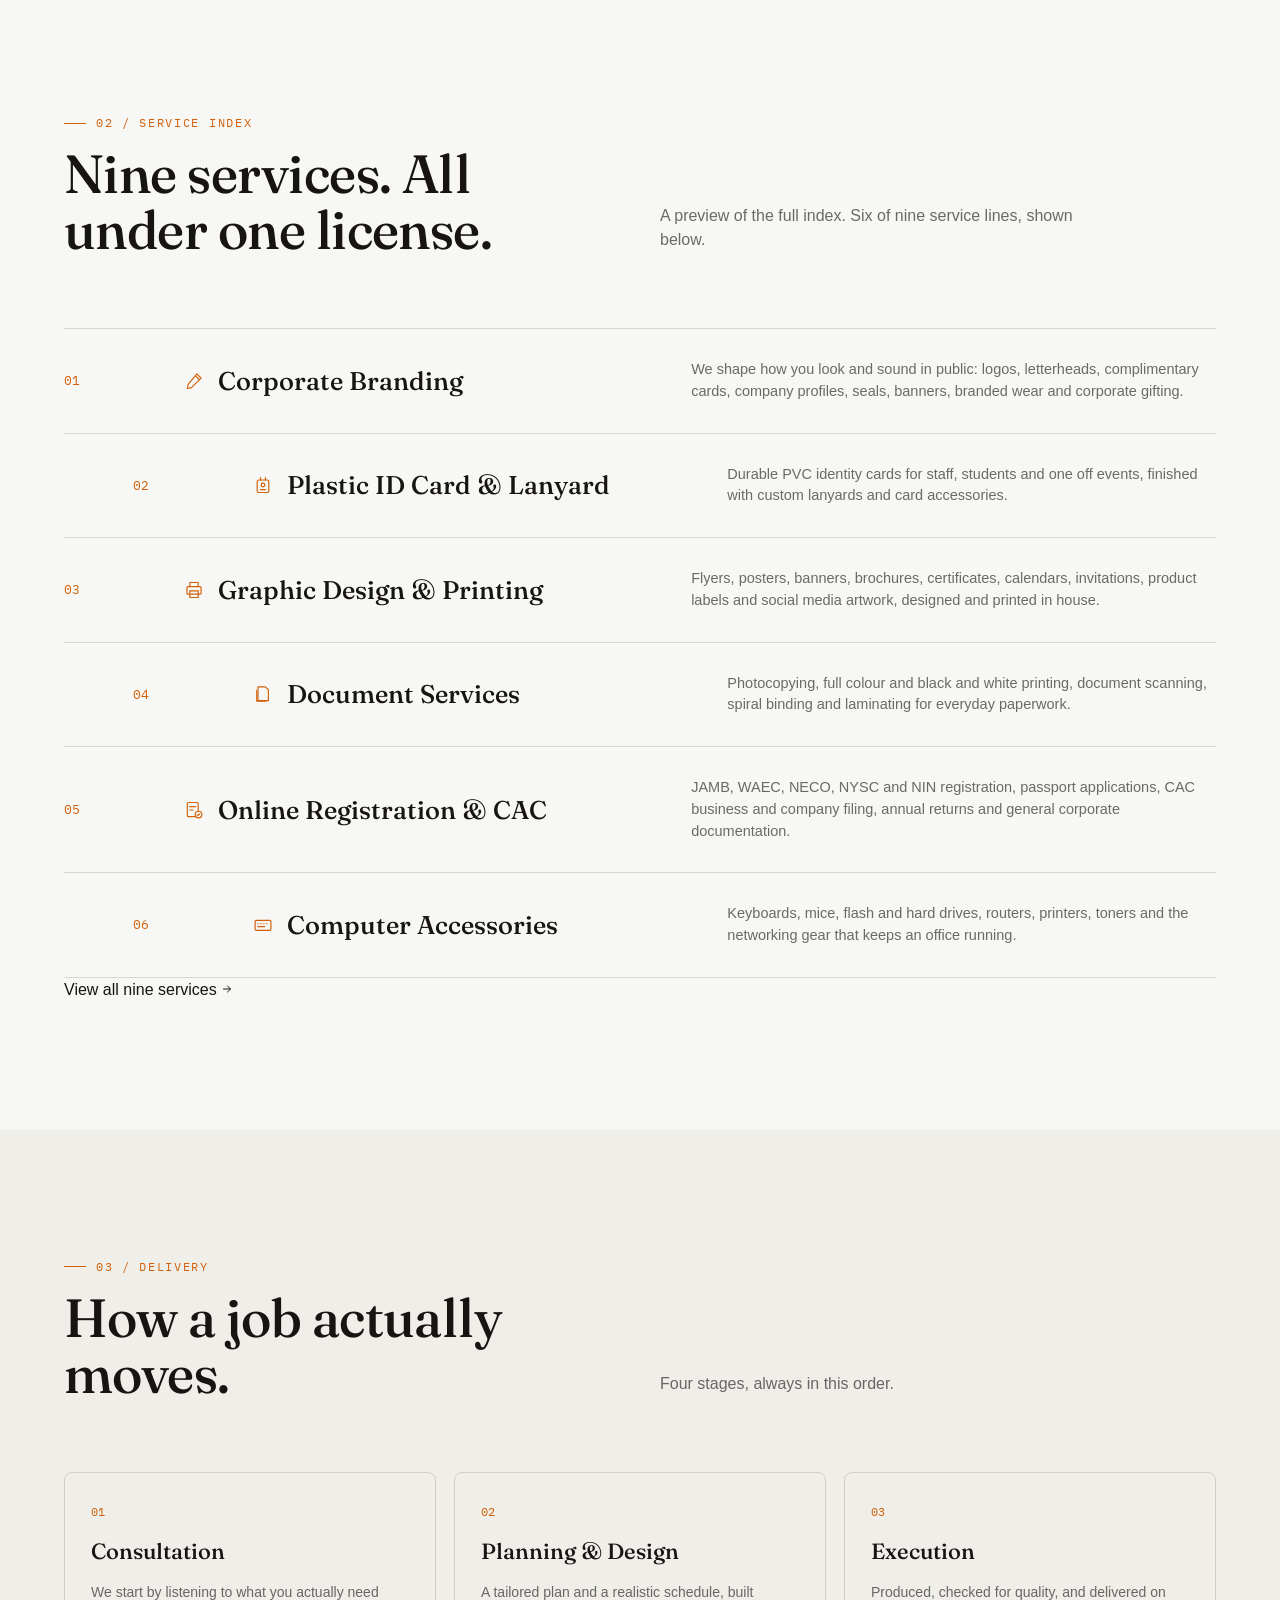
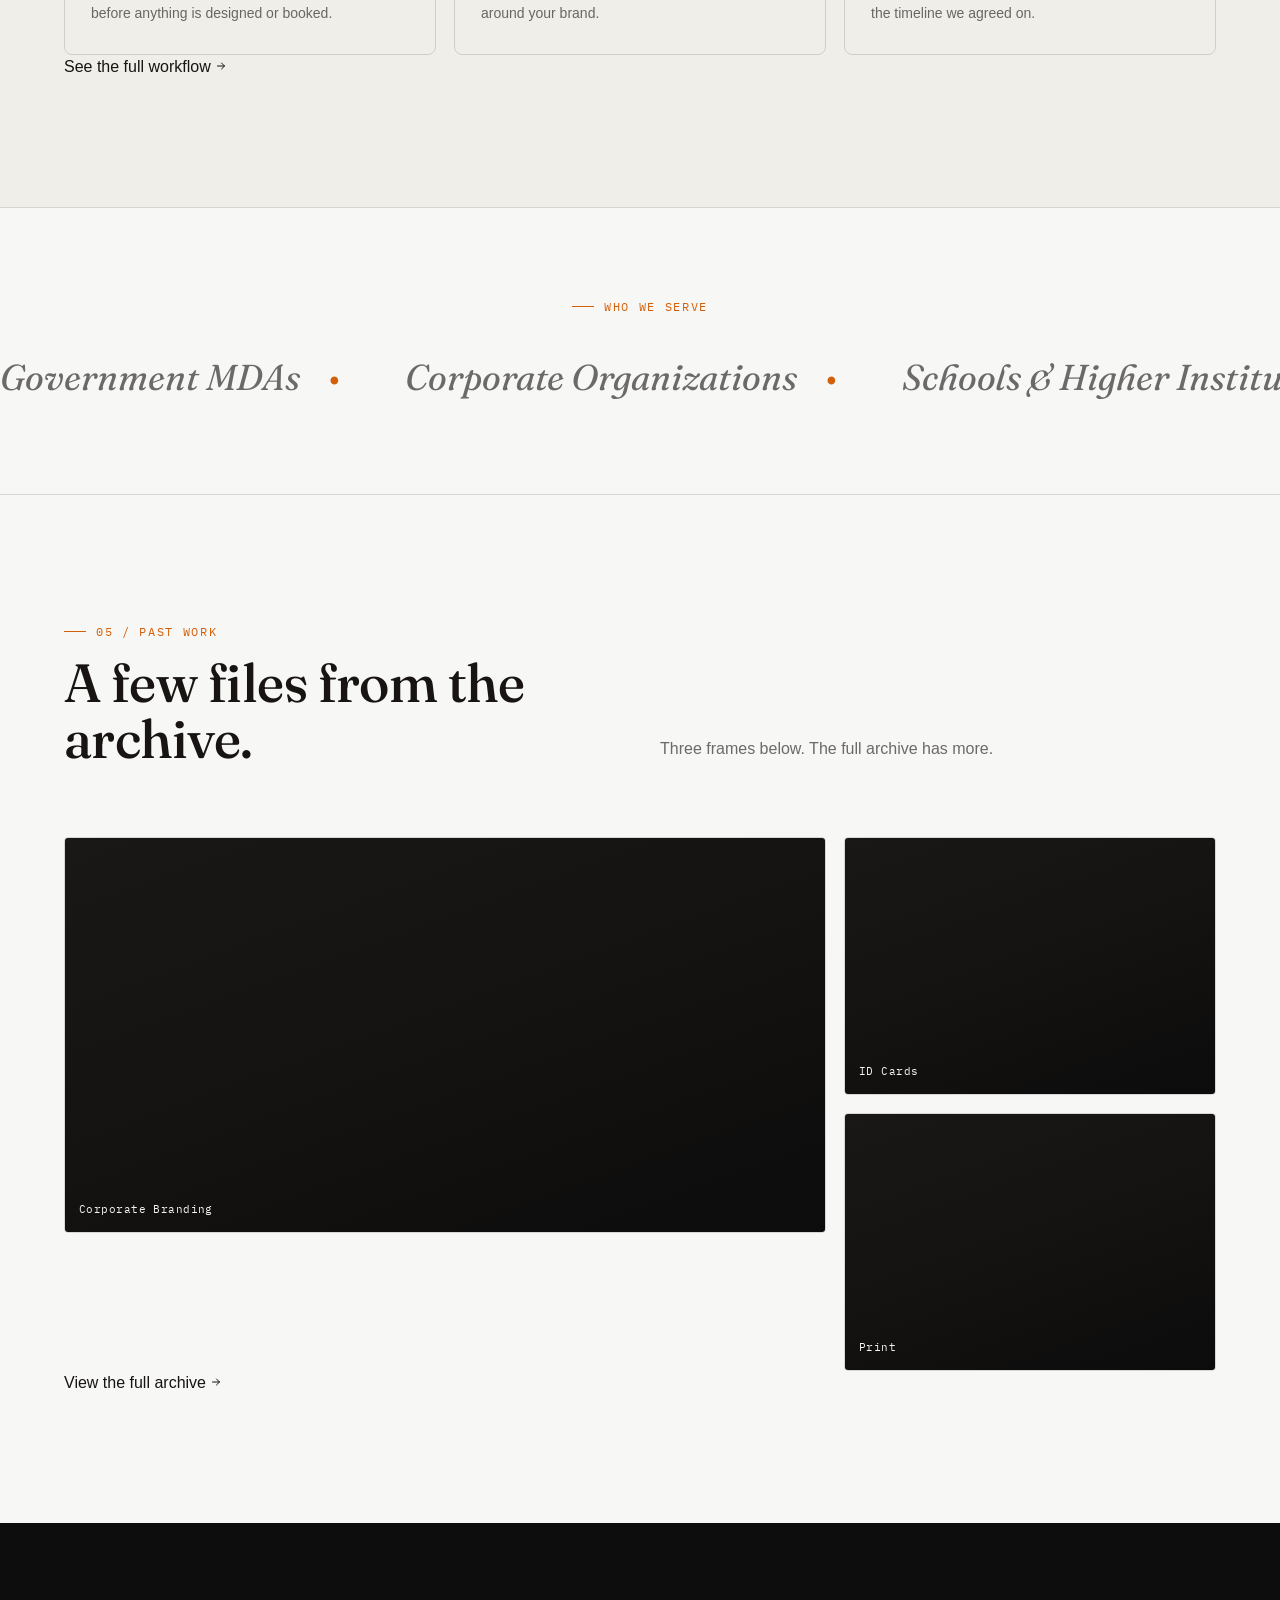
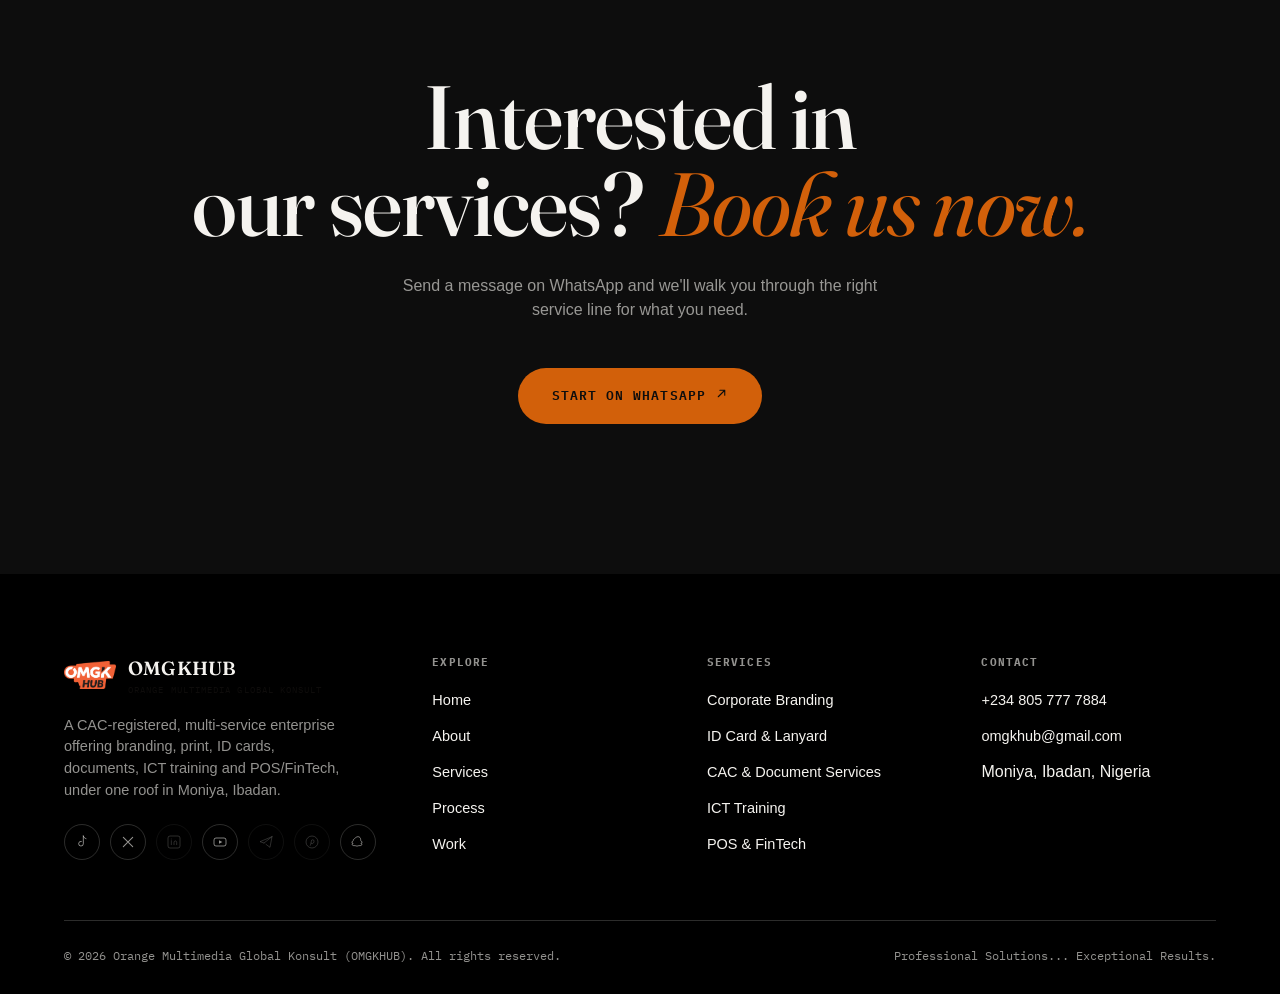
==== commit 9d65d277: "Initial commit of new OMGKHUB website" ====
--- a/index.html
+++ b/index.html
@@ -1,265 +1,375 @@
-<!DOCTYPE html>
-<html>
-   <head>
-      <meta charset="utf-8">
-      <meta name="viewport" content="width=device-width, initial-scale=1.0">
-      <title>OMGKHUB</title>
-      <link rel="stylesheet" href="css/bootstrap.min.css">
-      <link rel="stylesheet" href="css/style.css">
-      <link rel="stylesheet" href="css/fontawesome.min.css">
-      <link href="https://fonts.googleapis.com/css?family=Open+Sans|Roboto" rel="stylesheet">
-   </head>
-   <body>
-      <!--headear-->
-      <div id="header" class="header">
-
-         <!---navbar-->
-         <nav class="navbar navbar-expand-lg navbar-light text-capitalize">
-            <div class="container">
-               <a class="navbar-brand" href="index.html"><img src="imgs/logo.png" alt="#" /></a>
-               <button class="navbar-toggler" type="button" data-toggle="collapse" data-target="#show-menu" aria-controls="navbarSupportedContent" aria-expanded="false" aria-label="Toggle navigation">
-               <span class="navbar-toggler-icon"></span>
-               </button>
-               <div class="collapse navbar-collapse" id="show-menu">
-                  <ul class="navbar-nav ml-auto">
-                     <li class="nav-item">
-                        <a class="nav-link" href="#about">About</a>
-                     </li>
-                     <li class="nav-item">
-                        <a class="nav-link" href="#service">Service</a>
-                     </li>
-                     <li class="nav-item">
-                        <a class="nav-link" href="#contact">Contact</a>
-                     </li>
-                  </ul>
-               </div>
-            </div>
-         </nav>
-         <!--navbar ends-->
-      </div>
-      <!--Header ends-->
-
-      <!--Hero Section-->
-      <div id="home" class="slider">
-         <div id="main_slider" class="carousel slide" data-ride="carousel">
-            <div class="carousel-inner">
-               <div class="carousel-item active">
-                  <img class="d-block w-100" src="imgs/slide1.png" alt="slider_img">
-                  <div class="ovarlay_slide_cont">
-                     <h2>Empowering Brands. </h2>
-                     <h4></span>Building Visibility.</h4>
-                     <p>Orange Multimedia Global Konsult is a creative and tech-driven business development company dedicated to helping individuals and organizations build powerful brands, enhance visibility, and achieve sustainable growth.</p>
-                     <a class="blue_bt" href="#about">Learn More About Us</a>
-                  </div>
-               </div>
-            </div>
-         </div>
-      </div>
-      <!--Hero Section Ends-->
-
-      <!--About section-->
-      <div id="about" class="about_section layout_padding">
-         <div class="container">
-            <div class="row">
-               <div class="col-md-5">
-                  <h4>ABOUT OMGKHUB</h4>
-                  <h3 style="text-transform: none !important">Founded with a passion for innovation and excellence</h3>
-                  <p>We specialize in corporate branding, customized clothing, gadget supply, event management, and professional training.
-                  
-                  We combine creativity, technology, and strategy to deliver results that reflect professionalism and long-term value for
-                  our clients. Whether you’re a start-up or an established organization, Orange Multimedia Global Konsult provides
-                  tailored solutions that elevate your brand and drive measurable success.
-                  </p>
-               </div>
-               <div class="col-md-6 offset-md-1">
-                  <div class="full text_align_center">
-                     <img class="img-responsive" src="imgs/about.png" alt="#" />
-                  </div>
-               </div>
-            </div>
-         </div>
-      </div>
-      <!--About Section Ends-->
-
-      <!--Vision-->
-      <div id="hiw" class="hiw_section layout_padding">
-         <div class="container">
-            <div class="row">
-               <div class="col-md-4 vision">
-                  <img class="margin_top_30 img-responsive" src="imgs/blog1.png" alt="#" />
-                  <h3 class="blog_head vis">our vision</h3>
-               </div>
-               <div class="col-md-4 vision">
-                  <img class="margin_top_30 img-responsive" src="imgs/blog2.png" alt="#" />
-                  <h3 class="blog_head">our mission</h3>
-               </div>
-               <div class="col-md-4 vision">
-                  <img class="margin_top_30 img-responsive" src="imgs/blog3.png" alt="#" />
-                  <h3 class="blog_head core">core values</h3>
-               </div>
-            </div>
-         </div>
-      </div>
-      <!--Vision Ends-->
-
-      <!--Services-->
-      <div id="service" class="services layout_padding">
-         <div class="container">
-            <div class="row">
-               <div class="col-md-7">
-                  <h3>OUR SERVICES</h3>
-               </div>
-               <div class="col-md-5">
-               </div>
-            </div>
-            <div class="row">
-               <div class="col-md-8 service_blog">
-                  <img class="margin_top_30 img-responsive" src="imgs/s1.png" alt="#" />
-                  <h3 class="blog_head">Corporate Branding</h3>
-               </div>
-               <div class="col-md-4 service_blog">
-                  <img class="margin_top_30 img-responsive" src="imgs/s2.png" alt="#" />
-                  <h3 class="blog_head cus">Customized Clothing</h3>
-               </div>
-               <div class="col-md-4 service_blog">
-                  <img class="margin_top_30 img-responsive" src="imgs/s3.png" alt="#" />
-                  <h3 class="blog_head">Laptop & Gadgets</h3>
-               </div>
-               <div class="col-md-4 service_blog">
-                  <img class="margin_top_30 img-responsive" src="imgs/s4.png" alt="#" />
-                  <h3 class="blog_head">Event Management</h3>
-               </div>
-               <div class="col-md-4 service_blog">
-                  <img class="margin_top_30 img-responsive" src="imgs/s5.png" alt="#" />
-                  <h3 class="blog_head">Training & Development</h3>
-               </div>
-            </div>
-         </div>
-      </div>
-      <!--Services Ends-->
-
-      <!--Contact-->
-      <div id="contact" class="contact_section layout_padding">
-         <div class="container">
-            <div class="row">
-               <div class="col-md-7">
-                  <h3>Contact Us</h3>
-               </div>
-               <div class="col-md-5">
-               </div>
-            </div>
-            <div class="row">
-                  <div class="contact-form">
-                     <form name="contact" method="POST" netlify>
-                        <input type="text" placeholder="Name" name="name"/>
-                        <input type="email" placeholder="Email" name="email"/>
-                        <input type="text" placeholder="Phone Number" name="number"/>
-                        <textarea placeholder="Message" name="message"></textarea>
-                        <button type="submit">SEND</button>
-                     </form>
-                  </div>
-            </div>
-         </div>
-      </div>
-      <!--Contact Ends-->
-
-      <!--CTA-->
-      <div class="subcribe">
-         <div class="container">
-            <div class="row ctaa">
-               <div class="cta">
-                  <h3>Message us today to get your corporate branding, customized clothing, laptop & gadgets, event management solution today</h3>
-                  <p>We've got you covered in all areas, even if you want to get trained</p>
-               </div>
-               <div class="cta_button">
-                  <a href="https://wa.link/p6hemg"><button>Send a DM</button></a>
-               </div>
-            </div>
-         </div>
-      </div>
-      <!--CTA Ends-->
-
-      <!--Footer-->
-      <footer>
-         <div class="container">
-            <div class="row">
-               <div class="col-lg-3 col-md-6 col-12">
-                  <div class="footer_blog_section">
-                     <img src="imgs/logo.png" alt="#" />
-                     <p style="margin-top: 5px; text-align: center;">...building brands <br><span  style="padding-left: 45px;">with quality</span></p>
-                  </div>
-               </div>
-               <div class="col-lg-2 col-md-6 col-12">
-                  <div class="item">
-                     <h4 class="text-uppercase">Navigation</h4>
-                     <ul>
-                        <li><a href="#">Home</a></li>
-                        <li><a href="#">About</a></li>
-                        <li><a href="#">Location</a></li>
-                        <li><a href="#">Service</a></li>
-                        <li><a href="#">Features</a></li>
-                     </ul>
-                  </div>
-               </div>
-               <div class="col-lg-4 col-md-6 col-12">
-                  <div class="item">
-                     <h4 class="text-uppercase">Contact Info</h4>
-                     <p><strong>Corporate Office Address:</strong></p>
-                     <p><i class="fa fa-map-marker" aria-hidden="true"></i>Beside MTN office Idiroko Road Ota, Ogun State.</p>
-                     <p><strong>Customer Service:</strong></p>
-                     <p><span class="fa fa-phone"></span>+234 816 619 9003</p>
-                     <p><strong>Email:</strong></p>
-                     <p><span class="fa fa-envelope"></span>omgkhub@gmail.com</p>
-                     <p style="color: #F16136;"><strong>  .</p>
-                     <p><img src="/imgs/social_icon.png" >@omgkhub</p>
-                  </div>
-               </div>
-               <div class="col-lg-3 col-md-6 col-12">
-                  <div class="item">
-                     <h4 class="text-uppercase">Discover</h4>
-                     <ul>
-                        <li><a href="#">Help</a></li>
-                        <li><a href="#">How It Works</a></li>
-                        <li><a href="#">Subscribe</a></li>
-                        <li><a href="#">Contact Us</a></li>
-                     </ul>
-                  </div>
-               </div>
-            </div>
-         </div>
-         <div class="copyright text-center">
-            <p style="text-align: center;">Copyright 2025  Design by <a href="#">OMGKHUB</a></p>
-         </div>
-      </footer>
-      <!--Footer Ends-->
-      <script src="js/jquery-3.3.1.min.js"></script>
-      <script src="js/bootstrap.min.js"></script>
-      <script>
-         $(function () {
-             
-             'use strict';
-             
-             var winH = $(window).height();
-             
-             $('header').height(winH);  
-             
-             $('header .container > div').css('top', (winH / 2) - ( $('header .container > div').height() / 2));
-             
-             $('.navbar ul li a.search').on('click', function (e) {
-                 e.preventDefault();
-             });
-             $('.navbar a.search').on('click', function () {
-                 $('.navbar form').fadeToggle();
-             });
-             
-             $('.navbar ul.navbar-nav li a').on('click', function (e) {
-                 
-                 var getAttr = $(this).attr('href');
-                 
-                 e.preventDefault();
-                 $('html').animate({scrollTop: $(getAttr).offset().top}, 1000);
-             });
-         })
-      </script>
-   </body>
-</html>
+<!doctype html>
+<html lang="en">
+<head>
+<meta charset="UTF-8">
+<meta name="viewport" content="width=device-width, initial-scale=1.0">
+<title>OMGKHUB | Branding, ID Cards, Print &amp; ICT Training in Ibadan, Nigeria</title>
+<meta name="description" content="Orange Multimedia Global Konsult (OMGKHUB) is a CAC-registered, multi-service company in Moniya, Ibadan offering corporate branding, ID cards, graphic design, document services, CAC registration, ICT training and POS/FinTech services.">
+<meta name="keywords" content="OMGKHUB, Orange Multimedia Global Konsult, corporate branding Ibadan, ID card printing Nigeria, CAC registration Ibadan">
+<meta name="robots" content="index, follow">
+<link rel="canonical" href="https://www.omgkhub.com/index.html">
+
+<meta property="og:type" content="website">
+<meta property="og:site_name" content="OMGKHUB">
+<meta property="og:title" content="OMGKHUB | Branding, ID Cards, Print &amp; ICT Training in Ibadan, Nigeria">
+<meta property="og:description" content="Orange Multimedia Global Konsult (OMGKHUB) is a CAC-registered, multi-service company in Moniya, Ibadan offering corporate branding, ID cards, graphic design, document services, CAC registration, ICT training and POS/FinTech services.">
+<meta property="og:image" content="/images/og-cover.jpg">
+<meta property="og:url" content="https://www.omgkhub.com/index.html">
+<meta property="og:locale" content="en_NG">
+
+<meta name="twitter:card" content="summary_large_image">
+<meta name="twitter:title" content="OMGKHUB | Branding, ID Cards, Print &amp; ICT Training in Ibadan, Nigeria">
+<meta name="twitter:description" content="Orange Multimedia Global Konsult (OMGKHUB) is a CAC-registered, multi-service company in Moniya, Ibadan offering corporate branding, ID cards, graphic design, document services, CAC registration, ICT training and POS/FinTech services.">
+<meta name="twitter:image" content="/images/og-cover.jpg">
+
+<script type="application/ld+json">
+{
+  "@context": "https://schema.org",
+  "@type": "ProfessionalService",
+  "name": "Orange Multimedia Global Konsult (OMGKHUB)",
+  "alternateName": "OMGKHUB",
+  "description": "CAC-registered multi-service enterprise offering corporate branding, ID card production, graphic design and printing, document services, CAC/online registration, computer accessories, CV writing, ICT training and POS/FinTech services.",
+  "slogan": "Professional Solutions... Exceptional Results.",
+  "email": "omgkhub@gmail.com",
+  "telephone": "+2348057777884",
+  "address": {
+    "@type": "PostalAddress",
+    "addressLocality": "Moniya, Ibadan",
+    "addressCountry": "NG"
+  },
+  "areaServed": "NG",
+  "priceRange": "$$"
+}
+</script>
+
+<link rel="preconnect" href="https://fonts.googleapis.com">
+<link rel="preconnect" href="https://fonts.gstatic.com" crossorigin>
+<link href="https://fonts.googleapis.com/css2?family=Fraunces:ital,opsz,wght@0,9..144,300;0,9..144,400;0,9..144,500;0,9..144,600;0,9..144,700;1,9..144,400;1,9..144,500&family=IBM+Plex+Mono:wght@400;500;600&display=swap" rel="stylesheet">
+<link href="https://api.fontshare.com/v2/css?f[]=general-sans@400,500,600,700&display=swap" rel="stylesheet">
+<link rel="stylesheet" href="css/style.css">
+</head>
+<body>
+<a href="#main" class="skip-link">Skip to content</a>
+<div class="grain" aria-hidden="true"></div>
+<div class="reticle" id="reticle" aria-hidden="true"></div>
+
+<header class="nav" id="nav">
+  <a href="index.html" class="brand" aria-label="OMGKHUB, homepage">
+    <img class="seal" src="images/omgkhub-logo.png" alt="OMGKHUB logo" width="52" height="29">
+    <span>
+      <span class="brand-word">OMGKHUB</span>
+      <span class="brand-sub">Orange Multimedia Global Konsult</span>
+    </span>
+  </a>
+
+  <nav class="nav-links" aria-label="Primary">
+    <a href="about.html">About</a>
+    <a href="services.html">Services</a>
+    <a href="process.html">Process</a>
+    <a href="why-us.html">Why Us</a>
+    <a href="work.html">Work</a>
+    <a href="contact.html">Contact</a>
+  </nav>
+
+  <a href="https://wa.me/2348057777884" class="btn btn-primary magnetic" data-magnetic aria-label="Book now on WhatsApp">
+    <span class="btn-label">Book Now</span>
+    <svg width="13" height="13" viewBox="0 0 24 24" fill="none" aria-hidden="true"><path d="M6 18L18 6M18 6H9M18 6V15" stroke="currentColor" stroke-width="2" stroke-linecap="round" stroke-linejoin="round"/></svg>
+  </a>
+
+  <button class="nav-toggle" id="navToggle" aria-label="Open menu" aria-expanded="false" aria-controls="mobileMenu">
+    <svg width="24" height="24" viewBox="0 0 24 24" fill="none"><path d="M4 7h16M4 12h16M4 17h16" stroke="currentColor" stroke-width="1.6" stroke-linecap="round"/></svg>
+  </button>
+</header>
+
+<div id="mobileMenu" class="mobile-menu" style="display:none; position:fixed; inset:0; z-index:600; background:var(--ink); color:var(--text-invert); padding:100px 30px; flex-direction:column; gap:26px;">
+  <a href="index.html" style="color:var(--orange)" style="font-family:var(--serif); font-size:32px;">Home</a>
+  <a href="about.html" style="font-family:var(--serif); font-size:32px;">About</a>
+  <a href="services.html" style="font-family:var(--serif); font-size:32px;">Services</a>
+  <a href="process.html" style="font-family:var(--serif); font-size:32px;">Process</a>
+  <a href="why-us.html" style="font-family:var(--serif); font-size:32px;">Why Us</a>
+  <a href="work.html" style="font-family:var(--serif); font-size:32px;">Work</a>
+  <a href="contact.html" style="font-family:var(--serif); font-size:32px;">Contact</a>
+</div>
+
+<main id="main">
+
+  <section class="hero" id="home" aria-label="Introduction">
+    <div class="wrap hero-grid">
+      <div>
+        <div class="eyebrow hero-kicker">CAC-Registered / Moniya, Ibadan</div>
+        <h1>
+          <span class="line"><span>One roof.</span></span>
+          <span class="line"><span>Every registered</span></span>
+          <span class="line"><span><em>service.</em></span></span>
+        </h1>
+        <p class="hero-copy">
+          Orange Multimedia Global Konsult builds brands, issues ID cards, prints what matters,
+          files your paperwork, and trains the people behind the work. Nine service lines,
+          one CAC-registered company.
+        </p>
+        <div class="hero-actions">
+          <a href="https://wa.me/2348057777884" class="btn btn-primary magnetic" data-magnetic>
+            Book a Consultation
+            <svg width="13" height="13" viewBox="0 0 24 24" fill="none" aria-hidden="true"><path d="M6 18L18 6M18 6H9M18 6V15" stroke="currentColor" stroke-width="2" stroke-linecap="round" stroke-linejoin="round"/></svg>
+          </a>
+          <a href="services.html" class="plain-link">
+            View the service index
+            <svg width="12" height="12" viewBox="0 0 24 24" fill="none" aria-hidden="true"><path d="M12 5v14M19 12l-7 7-7-7" stroke="currentColor" stroke-width="2" stroke-linecap="round" stroke-linejoin="round"/></svg>
+          </a>
+        </div>
+      </div>
+
+      <div class="hero-frame reveal">
+        <div class="frame-label">
+          <img src="images/omgkhub-logo.png" alt="OMGKHUB, Orange Multimedia Global Konsult logo" class="hero-logo">
+          <span>Photography reserved for this frame. Swap in a workspace or team image any time.</span>
+        </div>
+        <svg class="stamp" viewBox="0 0 118 118" fill="none" aria-hidden="true">
+          <g class="stamp-spin">
+            <circle cx="59" cy="59" r="57" fill="#d2600a"/>
+            <path id="stampCircle" d="M59,10 a49,49 0 1,1 -0.1,0" fill="none"/>
+            <text font-family="IBM Plex Mono, monospace" font-size="8.6" letter-spacing="2" fill="#0d0d0d">
+              <textPath href="#stampCircle" startOffset="0%">&#8226; PROFESSIONAL SOLUTIONS &#8226; EXCEPTIONAL RESULTS &#8226;</textPath>
+            </text>
+          </g>
+          <text x="59" y="64" text-anchor="middle" font-family="IBM Plex Mono, monospace" font-size="11" font-weight="600" fill="#0d0d0d">CAC REG</text>
+        </svg>
+      </div>
+    </div>
+
+    <div class="scroll-cue">
+      <span>Scroll</span>
+      <span class="rail" aria-hidden="true"></span>
+    </div>
+  </section>
+
+  <section class="about sec" aria-labelledby="about-teaser-h">
+    <div class="wrap about-grid">
+      <div class="reveal">
+        <div class="eyebrow">01 / About</div>
+        <h2 id="about-teaser-h" style="font-family:var(--serif); font-size:clamp(30px,3.6vw,46px); font-weight:500; margin-top:16px; line-height:1.08;">
+          A multi-service enterprise, filed and registered.
+        </h2>
+        <p style="margin-top:24px; color:var(--text-invert-dim); font-size:15.5px; max-width:460px;">
+          Orange Multimedia Global Konsult is a multi-service enterprise duly registered under the Corporate Affairs Commission, specialising in branding, ICT solutions, printing services, business support, digital services, consultancy and capacity development.
+        </p>
+        <a href="about.html" class="plain-link" style="margin-top:26px; color:var(--text-invert); border-color:var(--line-invert);">
+          Read the full story
+          <svg width="12" height="12" viewBox="0 0 24 24" fill="none" aria-hidden="true"><path d="M5 12h14M13 6l6 6-6 6" stroke="currentColor" stroke-width="2" stroke-linecap="round" stroke-linejoin="round"/></svg>
+        </a>
+      </div>
+
+      <div class="reveal">
+        <blockquote class="pull">
+          "To provide innovative, reliable, and affordable business support services that help
+          organizations and individuals achieve operational excellence."
+        </blockquote>
+        <div class="about-foot">
+          <div>
+            <span>Mission</span>
+            <p>Become one of Nigeria's leading providers of integrated branding, ICT, and business support services.</p>
+          </div>
+          <div>
+            <span>Tagline</span>
+            <p style="font-style:italic; color:var(--text-invert);">"Professional Solutions... Exceptional Results."</p>
+          </div>
+        </div>
+      </div>
+    </div>
+  </section>
+
+  <section class="sec" aria-labelledby="services-teaser-h">
+    <div class="wrap">
+      <div class="sec-head">
+        <div class="reveal">
+          <div class="eyebrow">02 / Service Index</div>
+          <h2 id="services-teaser-h">Nine services. All under one license.</h2>
+        </div>
+        <p class="desc reveal">A preview of the full index. Six of nine service lines, shown below.</p>
+      </div>
+      <ul class="manifest-list reveal">
+        <li class="manifest-item">
+          <span class="manifest-num">01</span>
+          <span class="manifest-name">
+            <svg width="20" height="20" viewBox="0 0 24 24" fill="none" aria-hidden="true"><path d="M15.5 3.5l5 5L9 20l-5 1 1-5z" stroke="currentColor" stroke-width="1.4" stroke-linejoin="round"/><path d="M13.5 5.5l5 5" stroke="currentColor" stroke-width="1.4"/></svg>
+            Corporate Branding
+          </span>
+          <span class="manifest-desc">We shape how you look and sound in public: logos, letterheads, complimentary cards, company profiles, seals, banners, branded wear and corporate gifting.</span>
+        </li>
+        <li class="manifest-item">
+          <span class="manifest-num">02</span>
+          <span class="manifest-name">
+            <svg width="20" height="20" viewBox="0 0 24 24" fill="none" aria-hidden="true"><path d="M9 3v3M15 3v3" stroke="currentColor" stroke-width="1.4" stroke-linecap="round"/><rect x="5" y="6" width="14" height="15" rx="2" stroke="currentColor" stroke-width="1.4"/><circle cx="12" cy="12" r="2.2" stroke="currentColor" stroke-width="1.4"/><path d="M9 17.5h6" stroke="currentColor" stroke-width="1.4" stroke-linecap="round"/></svg>
+            Plastic ID Card &amp; Lanyard
+          </span>
+          <span class="manifest-desc">Durable PVC identity cards for staff, students and one off events, finished with custom lanyards and card accessories.</span>
+        </li>
+        <li class="manifest-item">
+          <span class="manifest-num">03</span>
+          <span class="manifest-name">
+            <svg width="20" height="20" viewBox="0 0 24 24" fill="none" aria-hidden="true"><path d="M7 8V3h10v5" stroke="currentColor" stroke-width="1.4" stroke-linejoin="round"/><rect x="3.5" y="8" width="17" height="9" rx="1.5" stroke="currentColor" stroke-width="1.4"/><path d="M7 13h10v8H7z" stroke="currentColor" stroke-width="1.4"/></svg>
+            Graphic Design &amp; Printing
+          </span>
+          <span class="manifest-desc">Flyers, posters, banners, brochures, certificates, calendars, invitations, product labels and social media artwork, designed and printed in house.</span>
+        </li>
+        <li class="manifest-item">
+          <span class="manifest-num">04</span>
+          <span class="manifest-name">
+            <svg width="20" height="20" viewBox="0 0 24 24" fill="none" aria-hidden="true"><path d="M6 3.5h9l3.5 3.5V20H6z" stroke="currentColor" stroke-width="1.4" stroke-linejoin="round"/><path d="M4.5 7v13.5H16" stroke="currentColor" stroke-width="1.4"/></svg>
+            Document Services
+          </span>
+          <span class="manifest-desc">Photocopying, full colour and black and white printing, document scanning, spiral binding and laminating for everyday paperwork.</span>
+        </li>
+        <li class="manifest-item">
+          <span class="manifest-num">05</span>
+          <span class="manifest-name">
+            <svg width="20" height="20" viewBox="0 0 24 24" fill="none" aria-hidden="true"><rect x="4" y="3" width="13" height="17" rx="1.3" stroke="currentColor" stroke-width="1.4"/><path d="M7 8h7M7 12h4" stroke="currentColor" stroke-width="1.4" stroke-linecap="round"/><circle cx="17.5" cy="17.5" r="4" fill="var(--paper)" stroke="currentColor" stroke-width="1.4"/><path d="M15.8 17.6l1.1 1.1 2-2.1" stroke="currentColor" stroke-width="1.4" stroke-linecap="round" stroke-linejoin="round"/></svg>
+            Online Registration &amp; CAC
+          </span>
+          <span class="manifest-desc">JAMB, WAEC, NECO, NYSC and NIN registration, passport applications, CAC business and company filing, annual returns and general corporate documentation.</span>
+        </li>
+        <li class="manifest-item">
+          <span class="manifest-num">06</span>
+          <span class="manifest-name">
+            <svg width="20" height="20" viewBox="0 0 24 24" fill="none" aria-hidden="true"><rect x="2.5" y="6.5" width="19" height="12" rx="1.6" stroke="currentColor" stroke-width="1.4"/><path d="M6 10.5h.01M9.5 10.5h.01M13 10.5h.01M16.5 10.5h.01M6 14h8" stroke="currentColor" stroke-width="1.6" stroke-linecap="round"/></svg>
+            Computer Accessories
+          </span>
+          <span class="manifest-desc">Keyboards, mice, flash and hard drives, routers, printers, toners and the networking gear that keeps an office running.</span>
+        </li>
+      </ul>
+      <a href="services.html" class="plain-link" style="margin-top:34px;">
+        View all nine services
+        <svg width="12" height="12" viewBox="0 0 24 24" fill="none" aria-hidden="true"><path d="M5 12h14M13 6l6 6-6 6" stroke="currentColor" stroke-width="2" stroke-linecap="round" stroke-linejoin="round"/></svg>
+      </a>
+    </div>
+  </section>
+
+  <section class="process sec" aria-labelledby="process-teaser-h">
+    <div class="wrap">
+      <div class="sec-head">
+        <div class="reveal">
+          <div class="eyebrow">03 / Delivery</div>
+          <h2 id="process-teaser-h">How a job actually moves.</h2>
+        </div>
+        <p class="desc reveal">Four stages, always in this order.</p>
+      </div>
+      <div class="teaser-grid reveal">
+        <div class="teaser-card"><span class="teaser-num">01</span><h3>Consultation</h3><p>We start by listening to what you actually need before anything is designed or booked.</p></div>
+        <div class="teaser-card"><span class="teaser-num">02</span><h3>Planning &amp; Design</h3><p>A tailored plan and a realistic schedule, built around your brand.</p></div>
+        <div class="teaser-card"><span class="teaser-num">03</span><h3>Execution</h3><p>Produced, checked for quality, and delivered on the timeline we agreed on.</p></div>
+      </div>
+      <a href="process.html" class="plain-link" style="margin-top:30px;">
+        See the full workflow
+        <svg width="12" height="12" viewBox="0 0 24 24" fill="none" aria-hidden="true"><path d="M5 12h14M13 6l6 6-6 6" stroke="currentColor" stroke-width="2" stroke-linecap="round" stroke-linejoin="round"/></svg>
+      </a>
+    </div>
+  </section>
+
+  <section class="clients" aria-labelledby="clients-h">
+    <div class="clients-label">
+      <div class="eyebrow" style="justify-content:center;" id="clients-h">Who we serve</div>
+    </div>
+    <div class="marquee" aria-hidden="true">
+      <span>Government MDAs</span><span>Corporate Organizations</span><span>Schools &amp; Higher Institutions</span><span>Financial Institutions</span><span>Religious Organizations</span><span>NGOs</span><span>SMEs</span><span>Individuals</span>
+      <span>Government MDAs</span><span>Corporate Organizations</span><span>Schools &amp; Higher Institutions</span><span>Financial Institutions</span><span>Religious Organizations</span><span>NGOs</span><span>SMEs</span><span>Individuals</span>
+    </div>
+  </section>
+
+  <section class="sec" aria-labelledby="work-teaser-h">
+    <div class="wrap">
+      <div class="sec-head">
+        <div class="reveal">
+          <div class="eyebrow">05 / Past Work</div>
+          <h2 id="work-teaser-h">A few files from the archive.</h2>
+        </div>
+        <p class="desc reveal">Three frames below. The full archive has more.</p>
+      </div>
+      <div class="work-grid reveal">
+        <div class="work-item"><div class="work-frame"><img src="images/work-01-corporate-branding.jpg" alt="Corporate branding project completed by OMGKHUB" loading="lazy" onerror="this.style.opacity='0'"></div><div class="work-tag">Corporate Branding</div></div>
+        <div class="work-item"><div class="work-frame"><img src="images/work-02-id-cards.jpg" alt="ID card and lanyard project completed by OMGKHUB" loading="lazy" onerror="this.style.opacity='0'"></div><div class="work-tag">ID Cards</div></div>
+        <div class="work-item"><div class="work-frame"><img src="images/work-03-print.jpg" alt="Graphic design and print project completed by OMGKHUB" loading="lazy" onerror="this.style.opacity='0'"></div><div class="work-tag">Print</div></div>
+      </div>
+      <a href="work.html" class="plain-link" style="margin-top:30px;">
+        View the full archive
+        <svg width="12" height="12" viewBox="0 0 24 24" fill="none" aria-hidden="true"><path d="M5 12h14M13 6l6 6-6 6" stroke="currentColor" stroke-width="2" stroke-linecap="round" stroke-linejoin="round"/></svg>
+      </a>
+    </div>
+  </section>
+
+  <section class="cta" aria-labelledby="cta-h">
+    <div class="wrap">
+      <h2 id="cta-h">Interested in<br>our services? <em>Book us now.</em></h2>
+      <p class="cta-sub">Send a message on WhatsApp and we'll walk you through the right service line for what you need.</p>
+      <a href="https://wa.me/2348057777884" class="btn btn-primary magnetic" data-magnetic>
+        Start on WhatsApp
+        <svg width="13" height="13" viewBox="0 0 24 24" fill="none" aria-hidden="true"><path d="M6 18L18 6M18 6H9M18 6V15" stroke="currentColor" stroke-width="2" stroke-linecap="round" stroke-linejoin="round"/></svg>
+      </a>
+    </div>
+  </section>
+
+</main>
+
+<footer id="site-footer" aria-labelledby="foot-h">
+  <div class="wrap">
+    <h2 id="foot-h" class="sr-only" style="position:absolute; width:1px; height:1px; overflow:hidden;">Contact and site footer</h2>
+    <div class="foot-top">
+      <div class="foot-brand">
+        <div class="brand">
+          <img class="seal" src="images/omgkhub-logo.png" alt="OMGKHUB logo" width="52" height="29">
+          <span>
+            <span class="brand-word" style="color:var(--text-invert);">OMGKHUB</span>
+            <span class="brand-sub">Orange Multimedia Global Konsult</span>
+          </span>
+        </div>
+        <p>A CAC-registered, multi-service enterprise offering branding, print, ID cards, documents, ICT training and POS/FinTech, under one roof in Moniya, Ibadan.</p>
+        <div class="social-row"><a class="social-icon" href="https://tiktok.com/@omgkhub" target="_blank" rel="noopener noreferrer" aria-label="OMGKHUB on TikTok"><svg width="16" height="16" viewBox="0 0 24 24" fill="none" aria-hidden="true"><path d="M14 3v11.5a3.5 3.5 0 11-3-3.46" stroke="currentColor" stroke-width="1.4" stroke-linecap="round"/><path d="M14 3c.5 2 2 3.5 4 4" stroke="currentColor" stroke-width="1.4" stroke-linecap="round"/></svg></a><a class="social-icon" href="https://x.com/orangemult" target="_blank" rel="noopener noreferrer" aria-label="OMGKHUB on X"><svg width="16" height="16" viewBox="0 0 24 24" fill="none" aria-hidden="true"><path d="M5 5l14 14M19 5L5 19" stroke="currentColor" stroke-width="1.6" stroke-linecap="round"/></svg></a><a class="social-icon pending" href="#" aria-label="LinkedIn link coming soon" aria-disabled="true" onclick="return false;"><svg width="16" height="16" viewBox="0 0 24 24" fill="none" aria-hidden="true"><rect x="3" y="3" width="18" height="18" rx="3" stroke="currentColor" stroke-width="1.3"/><path d="M8 10v6M8 7.5v.01M12 16v-3.5c0-1.4 1-2.2 2-2.2s2 .8 2 2.2V16" stroke="currentColor" stroke-width="1.3" stroke-linecap="round"/></svg></a><a class="social-icon" href="https://www.youtube.com/@omgkhub4392" target="_blank" rel="noopener noreferrer" aria-label="OMGKHUB on YouTube"><svg width="16" height="16" viewBox="0 0 24 24" fill="none" aria-hidden="true"><rect x="3" y="6" width="18" height="12" rx="3" stroke="currentColor" stroke-width="1.3"/><path d="M10.5 9.5l5 2.5-5 2.5z" fill="currentColor"/></svg></a><a class="social-icon pending" href="#" aria-label="Telegram link coming soon" aria-disabled="true" onclick="return false;"><svg width="16" height="16" viewBox="0 0 24 24" fill="none" aria-hidden="true"><path d="M21 4L3 11.5l6 2M21 4l-3 16-6-4.5M21 4L9 13.5" stroke="currentColor" stroke-width="1.3" stroke-linecap="round" stroke-linejoin="round"/></svg></a><a class="social-icon pending" href="#" aria-label="Pinterest link coming soon" aria-disabled="true" onclick="return false;"><svg width="16" height="16" viewBox="0 0 24 24" fill="none" aria-hidden="true"><circle cx="12" cy="12" r="9" stroke="currentColor" stroke-width="1.3"/><path d="M9.5 17c1-3 1.5-5 1.5-6.5a2 2 0 114 .3c0 1.8-1 3.7-2.8 3.7-.7 0-1.2-.4-1.4-.9" stroke="currentColor" stroke-width="1.3" stroke-linecap="round" stroke-linejoin="round"/></svg></a><a class="social-icon" href="https://www.snapchat.com/add/omgkhub?share_id=Wzax_cKdCHY&locale=en-GB" target="_blank" rel="noopener noreferrer" aria-label="OMGKHUB on Snapchat"><svg width="16" height="16" viewBox="0 0 24 24" fill="none" aria-hidden="true"><path d="M12 4c2.5 0 4 2 4 4.5 0 1 .2 1.8.6 2.3.4.5 1 .7 1.4.9.3.1.5.4.3.8-.3.6-1.2.9-1.8 1 0 .5.1 1 .5 1.3.5.4 1.3.5 1.3.9 0 .5-1 .7-1.8.8-.2.5-.4 1.1-1.3 1.1-.6 0-1-.3-1.7-.3-.8 0-1.4.9-3 .9s-2.2-.9-3-.9c-.7 0-1.1.3-1.7.3-.9 0-1.1-.6-1.3-1.1-.8-.1-1.8-.3-1.8-.8 0-.4.8-.5 1.3-.9.4-.3.5-.8.5-1.3-.6-.1-1.5-.4-1.8-1-.2-.4 0-.7.3-.8.4-.2 1-.4 1.4-.9.4-.5.6-1.3.6-2.3C8 6 9.5 4 12 4z" stroke="currentColor" stroke-width="1.2" stroke-linejoin="round"/></svg></a></div>
+      </div>
+
+      <div class="foot-col">
+        <h4>Explore</h4>
+        <ul>
+          <li><a href="index.html">Home</a></li>
+          <li><a href="about.html">About</a></li>
+          <li><a href="services.html">Services</a></li>
+          <li><a href="process.html">Process</a></li>
+          <li><a href="work.html">Work</a></li>
+        </ul>
+      </div>
+
+      <div class="foot-col">
+        <h4>Services</h4>
+        <ul>
+          <li><a href="services.html">Corporate Branding</a></li>
+          <li><a href="services.html">ID Card &amp; Lanyard</a></li>
+          <li><a href="services.html">CAC &amp; Document Services</a></li>
+          <li><a href="services.html">ICT Training</a></li>
+          <li><a href="services.html">POS &amp; FinTech</a></li>
+        </ul>
+      </div>
+
+      <div class="foot-col">
+        <h4>Contact</h4>
+        <address>
+          <ul>
+            <li><a href="tel:+2348057777884">+234 805 777 7884</a></li>
+            <li><a href="mailto:omgkhub@gmail.com">omgkhub@gmail.com</a></li>
+            <li>Moniya, Ibadan, Nigeria</li>
+          </ul>
+        </address>
+      </div>
+    </div>
+
+    <div class="foot-bottom">
+      <span>&copy; <span id="year"></span> Orange Multimedia Global Konsult (OMGKHUB). All rights reserved.</span>
+      <span>Professional Solutions... Exceptional Results.</span>
+    </div>
+  </div>
+</footer>
+
+<script src="https://cdnjs.cloudflare.com/ajax/libs/gsap/3.12.5/gsap.min.js"></script>
+<script src="https://cdnjs.cloudflare.com/ajax/libs/gsap/3.12.5/ScrollTrigger.min.js"></script>
+<script src="https://unpkg.com/lenis@1.1.13/dist/lenis.min.js"></script>
+<script src="js/main.js"></script>
+
+</body>
+</html>
--- a/css/style.css
+++ b/css/style.css
@@ -1,1236 +1,677 @@
-@import url('https://fonts.googleapis.com/css?family=Roboto:100,100i,300,300i,400,400i,500,500i,700,700i,900,900i&display=swap');
-
-* {
-    box-sizing: border-box;
-}
-
-header {
-    background-size: cover;
-}
-
-.margin_top_30 {
-    margin-top: 30px;
-}
-
-.service_blog h3.blog_head {
-    float: left;
-    background: #201E1E;
-    text-align: left;
-    font-size: 24px;
-    text-transform: none;
-    margin: 0;
-    min-height: 50px;
-    line-height: 50px;
-    padding: 0 10px;
-    color: #fff;
-    position: absolute;
-    bottom: 0;
-    width: 100%;
-    max-width: 310px;
-    left: 15px;
-}
-
-.service_blog h3.blog_head::after {
-    width: 50px;
-    height: 50px;
-    content: "";
-    display: block;
-    position: absolute;
-    right: -15px;
-    background: #F16136;
-    top: 0;
-    transform: skew(-30deg);
-}
-
-h2 span, h1 span {
-    color: #bd8cbf;
-}
-
-li {
-    list-style-type: none;
-}
-
-a:hover {
-    text-decoration: none;
-}
-
-a, button {
-    transition: all .5s ease;
-}
-
-button {
-    padding: 0
-}
-
-body {
-    font-size: 1.1rem;
-}
-
-/* navbar */
-
-nav.navbar {
-    position: fixed;
-    top: 0;
-    left: 0;
-    width: 100%;
-    z-index: 111111111111000;
-    font-family: 'Roboto', sans-serif;
-    background: #201E1E;
-    min-height: 95px;
-    border-radius: 0 0 20px 20px;
-}
-
-nav.navbar a, nav.navbar ul li a {
-    color: #FFF !important;
-}
-
-nav.navbar ul li {
-    padding: 0 15px;
-    position: relative;
-}
-
-.navbar-nav li a {
-    font-size: 18px;
-    font-weight: 300;
-}
-
-.layout_padding {
-    padding: 90px 0;
-}
-
-.about_section h3 {
-    font-size: 30px;
-    margin: 5px 0 25px 0;
-    font-weight: 600;
-}
-
-.about_section h4 {
-    color: #F16136;
-    font-size: 40px;
-    margin: 0;
-}
-
-p {
-    font-size: 18px;
-    font-weight: 300;
-    text-align: justify;
-}
-
-.full {
-    width: 100%;
-    float: left;
-    margin: 0; 
-}
-
-.text_align_center {
-    text-align: center;
-}
-
-.img-responsive {
-    max-width: 100%;
-    border-radius: 20px ;
-}
-
-.white_font {
-    color: #fff !important;
-}
-
-.h3, h3 {
-    font-size: 40px;
-    font-weight: 700;
-    color: #3a3a3a;
+
+  /* ============ TOKENS ============ */
+  :root{
+    --ink: #0d0d0d;
+    --ink-soft: #171412;
+    --paper: #f7f7f5;
+    --paper-dim: #efeee9;
+    --orange: #d2600a;
+    --orange-deep: #a84c08;
+    --vermillion: #d52e1e;
+    --maroon: #5b140f;
+    --text: #171412;
+    --text-dim: rgba(23,20,18,0.62);
+    --text-invert: #f5f3ef;
+    --text-invert-dim: rgba(245,243,239,0.6);
+    --line: rgba(23,20,18,0.14);
+    --line-invert: rgba(245,243,239,0.18);
+    --serif: "Fraunces", "Iowan Old Style", serif;
+    --sans: "General Sans", "Inter", -apple-system, BlinkMacSystemFont, sans-serif;
+    --mono: "IBM Plex Mono", ui-monospace, monospace;
+    --ease: cubic-bezier(.16,.84,.32,1);
+  }
+
+  *,*::before,*::after{ box-sizing: border-box; }
+  html{ scroll-behavior: auto; }
+  body{
+    margin:0;
+    background: var(--paper);
+    color: var(--text);
+    font-family: var(--sans);
+    font-size: 16px;
+    line-height: 1.5;
+    -webkit-font-smoothing: antialiased;
+    overflow-x: hidden;
+  }
+  img{ max-width:100%; display:block; }
+  a{ color:inherit; text-decoration:none; }
+  ul{ list-style:none; margin:0; padding:0; }
+  h1,h2,h3,h4,p,figure{ margin:0; }
+  button{ font-family:inherit; background:none; border:none; cursor:pointer; color:inherit; }
+  section{ position:relative; }
+
+  /* Skip link */
+  .skip-link{
+    position:absolute; left:-999px; top:0; z-index:999;
+    background:var(--ink); color:var(--text-invert); padding:14px 22px;
+    font-family:var(--mono); font-size:13px; letter-spacing:.05em;
+  }
+  .skip-link:focus{ left:12px; top:12px; }
+
+  /* Focus states: accessible, visible, on brand */
+  a:focus-visible, button:focus-visible{
+    outline: 2px solid var(--orange);
+    outline-offset: 4px;
+    border-radius: 2px;
+  }
+
+  .eyebrow{
+    font-family: var(--mono);
+    font-size: 12px;
+    letter-spacing: .14em;
     text-transform: uppercase;
-}
-
-.contact_section {
-    background: #201e1ed0;
-}
-
-.contact_section h3{
-    color: #fff;
-}
-
-.contact-form {
-    padding: 55px 65px;
-    background: #F16136;
-    min-height: 600px;
-    margin-top: 60px;
-    border-radius: 0 40px ;
-}
-
-.contact-form form input {
-    width: 100%;
-    background: #fff;
-    border: solid #201e1e62;
-    border-radius: 10px;
-    height: 60px;
-    padding: 0 20px;
-    text-transform: uppercase;
-    margin: 15px 0;
-}
-
-.contact-form form textarea {
-    width: 100%;
-    background: #fff;
-    border: solid #201e1e62;
-    border-radius: 10px;
-    min-height: 120px;
-    padding: 15px 20px;
-    text-transform: uppercase;
-    margin: 15px 0;
-}
-
-.contact-form form button {
-    background: #201E1E;
-    color: #fff;
-    width: 190px;
-    height: 40px;
-    margin: 15px auto 0;
+    display:flex; align-items:center; gap:10px;
+    color: var(--orange);
+  }
+  .eyebrow::before{
+    content:"";
+    width:22px; height:1px; background: currentColor;
+  }
+  .eyebrow.invert{ color: var(--orange); }
+
+  .wrap{
+    max-width: 1360px;
+    margin: 0 auto;
+    padding: 0 clamp(20px, 5vw, 64px);
+  }
+
+  /* ============ GRAIN OVERLAY ============ */
+  .grain{
+    pointer-events:none;
+    position:fixed; inset:0; z-index:998;
+    opacity:.05;
+    mix-blend-mode: overlay;
+    background-image: url("data:image/svg+xml;utf8,<svg xmlns='http://www.w3.org/2000/svg' width='140' height='140'><filter id='n'><feTurbulence type='fractalNoise' baseFrequency='0.9' numOctaves='2' stitchTiles='stitch'/></filter><rect width='100%25' height='100%25' filter='url(%23n)'/></svg>");
+  }
+
+  /* ============ CUSTOM CURSOR ============ */
+  .reticle{
+    position:fixed; top:-100px; left:-100px; width:34px; height:34px;
+    border:1px solid var(--orange);
+    border-radius:50%;
+    pointer-events:none;
+    z-index:9999;
+    opacity:0;
+    transform: translate(-50%,-50%);
+    transition: width .25s var(--ease), height .25s var(--ease), border-color .25s var(--ease), background .25s var(--ease), opacity .2s var(--ease), top .06s linear, left .06s linear;
+    mix-blend-mode: difference;
+  }
+  .reticle.visible{ opacity:1; }
+  .reticle::before, .reticle::after{
+    content:"";
+    position:absolute; background:var(--orange);
+  }
+  .reticle::before{ left:50%; top:-6px; width:1px; height:6px; transform:translateX(-50%); }
+  .reticle::after{ left:-6px; top:50%; width:6px; height:1px; transform:translateY(-50%); }
+  .reticle.active{
+    width:64px; height:64px;
+    background: rgba(210,96,10,0.12);
+  }
+  @media (pointer:coarse){ .reticle{ display:none; } }
+
+  /* ============ NAV ============ */
+  .nav{
+    position:fixed; top:0; left:0; right:0; z-index:500;
+    padding: 22px clamp(20px,5vw,64px);
+    display:flex; align-items:center; justify-content:space-between;
+    transition: background .4s var(--ease), padding .4s var(--ease), border-color .4s var(--ease);
+    border-bottom: 1px solid transparent;
+  }
+  .nav.solid{
+    background: rgba(247,247,245,0.86);
+    backdrop-filter: blur(14px) saturate(140%);
+    border-bottom-color: var(--line);
+    padding-top:14px; padding-bottom:14px;
+  }
+  .brand{ display:flex; align-items:center; gap:12px; }
+  .seal{
+    width:52px; height:auto; flex-shrink:0; object-fit:contain;
+  }
+  .brand-word{
+    font-family: var(--serif);
+    font-weight:600;
     font-size: 19px;
-    font-weight: 300;
-    float: none;
-    display: flex;
-    cursor: pointer;
-    justify-content: center;
-    align-items: center;
+    letter-spacing:.01em;
+  }
+  .brand-sub{
+    display:block;
+    font-family: var(--mono);
+    font-size:9px;
+    letter-spacing:.12em;
+    color: var(--text-dim);
+    text-transform:uppercase;
+    margin-top:1px;
+  }
+
+  .nav-links{
+    display:flex; align-items:center; gap:38px;
+  }
+  .nav-links a{
+    font-size:14px; font-weight:500;
+    position:relative;
+    padding: 4px 0;
+  }
+  .nav-links a::after{
+    content:""; position:absolute; left:0; right:0; bottom:0; height:1px;
+    background: var(--ink); transform: scaleX(0); transform-origin:right;
+    transition: transform .35s var(--ease);
+  }
+  .nav-links a:hover::after, .nav-links a:focus-visible::after{ transform:scaleX(1); transform-origin:left; }
+
+  .btn{
+    display:inline-flex; align-items:center; gap:10px;
+    font-family: var(--mono);
+    font-size:12px; letter-spacing:.08em; text-transform:uppercase;
+    padding: 13px 24px;
+    border-radius: 999px;
+    white-space:nowrap;
+  }
+  .btn-primary{
+    background: var(--ink); color: var(--text-invert);
+  }
+  .btn-primary svg{ transition: transform .3s var(--ease); }
+  .btn-primary:hover svg{ transform: translate(3px,-3px); }
+  .btn-ghost{
+    border:1px solid var(--line);
+  }
+  .magnetic{ display:inline-block; will-change:transform; }
+
+  .nav-toggle{ display:none; }
+
+  /* ============ HERO ============ */
+  .hero{
+    min-height: 100svh;
+    display:flex; flex-direction:column; justify-content:center;
+    padding-top: 140px; padding-bottom: 80px;
+    position:relative;
+  }
+  .hero-grid{
+    display:grid;
+    grid-template-columns: 1.35fr .9fr;
+    gap: 48px;
+    align-items:end;
+  }
+  .hero-kicker{ margin-bottom: 26px; }
+  .hero h1{
+    font-family: var(--serif);
+    font-weight:500;
+    font-size: clamp(48px, 6.6vw, 108px);
+    line-height: .98;
+    letter-spacing: -.01em;
+  }
+  .hero h1 em{ font-style:italic; font-weight:400; color: var(--orange); }
+  .hero .line{ overflow:hidden; }
+  .hero .line > span{ display:block; }
+
+  .hero-copy{
+    margin-top: 34px;
+    max-width: 460px;
+    font-size: 17px;
+    color: var(--text-dim);
+  }
+  .hero-actions{
+    margin-top: 40px;
+    display:flex; align-items:center; gap:22px; flex-wrap:wrap;
+  }
+  .hero-actions .plain-link{
+    font-size:14px; font-weight:500;
+    display:flex; align-items:center; gap:8px;
+    border-bottom:1px solid var(--ink);
+    padding-bottom:2px;
+  }
+
+  .hero-frame{
+    position:relative;
+    aspect-ratio: 3/4;
+    border: 1px solid var(--line);
+    border-radius: 4px;
+    overflow:hidden;
+    background:
+      repeating-linear-gradient(135deg, rgba(23,20,18,0.045) 0 2px, transparent 2px 14px),
+      var(--ink);
+  }
+  .hero-frame .frame-label{
+    position:absolute; inset:0;
+    display:flex; flex-direction:column; align-items:center; justify-content:center;
+    gap:14px; text-align:center; padding: 30px;
+  }
+  .hero-frame .frame-label svg{ opacity:.5; }
+  .hero-logo{ width: min(280px, 60%); height:auto; }
+  .hero-frame .frame-label span{
+    font-family:var(--mono); font-size:11px; letter-spacing:.1em;
+    color: var(--text-invert-dim); text-transform:uppercase; max-width:220px;
+  }
+  .stamp{
+    position:absolute; right:-18px; bottom:-18px;
+    width:118px; height:118px;
+    z-index:4;
+  }
+  .stamp-spin{ animation: spin 22s linear infinite; transform-origin:50% 50%; }
+  @media (prefers-reduced-motion:reduce){ .stamp-spin{ animation:none; } }
+  @keyframes spin{ to{ transform:rotate(360deg); } }
+
+  .scroll-cue{
+    position:absolute; left: clamp(20px,5vw,64px); bottom: 36px;
+    display:flex; align-items:center; gap:12px;
+    font-family:var(--mono); font-size:11px; letter-spacing:.1em; text-transform:uppercase;
+    color: var(--text-dim);
+  }
+  .scroll-cue .rail{
+    width:1px; height:46px; background: var(--line); position:relative; overflow:hidden;
+  }
+  .scroll-cue .rail::after{
+    content:""; position:absolute; top:0; left:0; width:100%; height:16px; background:var(--orange);
+    animation: rail 2.2s var(--ease) infinite;
+  }
+  @keyframes rail{ 0%{ transform:translateY(-16px);} 100%{ transform:translateY(46px);} }
+
+  /* ============ SECTION HEADERS ============ */
+  .sec{ padding: 128px 0; }
+  .sec-head{
+    display:grid; grid-template-columns: 1fr 1fr; gap:40px; align-items:end;
+    margin-bottom: 70px;
+  }
+  .sec-head h2{
+    font-family: var(--serif); font-weight:500;
+    font-size: clamp(34px, 4.2vw, 58px);
+    line-height:1.04; letter-spacing:-.01em;
+    margin-top: 14px;
+  }
+  .sec-head .desc{ font-size:16px; color:var(--text-dim); max-width:420px; padding-bottom:6px; }
+
+  /* ============ ABOUT ============ */
+  .about{ background: var(--ink); color: var(--text-invert); }
+  .about .eyebrow{ color:var(--orange); }
+  .about-grid{
+    display:grid; grid-template-columns: .9fr 1.1fr; gap:60px;
+  }
+  .about-index{
+    font-family: var(--mono); font-size:13px; color: var(--text-invert-dim);
+    display:flex; flex-direction:column; gap:8px;
+  }
+  .about-index b{ color:var(--text-invert); font-weight:500; }
+  blockquote.pull{
+    font-family: var(--serif); font-style:italic; font-weight:400;
+    font-size: clamp(24px, 2.6vw, 34px); line-height:1.32;
+    border-left: 2px solid var(--orange); padding-left:28px;
+  }
+  .about-foot{
+    margin-top:36px; display:flex; gap:40px; flex-wrap:wrap;
+    padding-top:28px; border-top:1px solid var(--line-invert);
+  }
+  .about-foot div span{ display:block; font-family:var(--mono); font-size:11px; letter-spacing:.08em; text-transform:uppercase; color:var(--text-invert-dim); margin-bottom:6px; }
+  .about-foot div p{ font-size:15px; max-width:230px; color: var(--text-invert-dim); }
+
+  /* ============ SERVICES: INDEX ============ */
+  .manifest-list{ border-top:1px solid var(--line); }
+  .manifest-item{
+    display:grid;
+    grid-template-columns: 90px 1fr 1.1fr;
+    gap: 30px;
+    padding: 30px 0;
+    border-bottom: 1px solid var(--line);
+    align-items:center;
+  }
+  .manifest-item:nth-child(even){ padding-left: 6%; }
+  .manifest-num{ font-family:var(--mono); font-size:13px; color:var(--orange); }
+  .manifest-name{
+    font-family: var(--serif); font-weight:500;
+    font-size: clamp(20px, 2vw, 27px);
+    display:flex; align-items:center; gap:14px;
+  }
+  .manifest-name svg{ flex-shrink:0; color:var(--orange); }
+  .manifest-desc{ font-size:14.5px; color:var(--text-dim); }
+
+  .manifest-carousel{ display:none; }
+
+  /* ============ PROCESS / WORKFLOW ============ */
+  .process{ background: var(--paper-dim); }
+
+  .wf-progress{
+    height:2px; background:var(--line); border-radius:2px; margin-bottom:28px; overflow:hidden;
+  }
+  .wf-progress-fill{
+    height:100%; width:25%; background:var(--orange);
+    transition: width .5s var(--ease);
+  }
+
+  .wf-list{ display:flex; gap:14px; align-items:stretch; }
+  .wf-item{
+    flex:1; min-width:0;
+    background:var(--paper);
+    border:1px solid var(--line);
+    border-radius:8px;
+    overflow:hidden;
+    transition: flex .5s var(--ease), background .3s var(--ease);
+  }
+  .wf-item[open]{ flex:2.6; background:var(--ink); }
+  .wf-item[open] summary .wf-title,
+  .wf-item[open] summary .wf-num{ color:var(--text-invert); }
+  .wf-item[open] summary .wf-icon{ color:var(--orange); }
+  .wf-item[open] .wf-caret{ transform:rotate(180deg); color:var(--orange); }
+
+  .wf-item summary{
+    list-style:none; cursor:pointer;
+    display:flex; align-items:center; gap:14px;
+    padding: 22px 20px;
+    white-space:nowrap;
+  }
+  .wf-item summary::-webkit-details-marker{ display:none; }
+  .wf-num{ font-family:var(--mono); font-size:12px; color:var(--orange); flex-shrink:0; }
+  .wf-icon{ flex-shrink:0; color:var(--text-dim); transition: color .3s var(--ease); }
+  .wf-title{ font-family:var(--serif); font-weight:500; font-size:18px; flex:1; min-width:0; overflow:hidden; text-overflow:ellipsis; }
+  .wf-caret{ flex-shrink:0; transition: transform .35s var(--ease), color .3s var(--ease); color:var(--text-dim); }
+
+  .wf-body{
+    padding: 0 20px 26px 54px;
+    max-width:320px;
+  }
+  .wf-body p{ font-size:14.5px; color:var(--text-invert-dim); line-height:1.55; }
+
+  @media (max-width: 980px){
+    .wf-list{ flex-direction:column; }
+    .wf-item[open]{ flex:none; }
+    .wf-progress{ display:none; }
+    .wf-body{ max-width:none; }
+  }
+
+  /* ============ CERTIFICATE ============ */
+  .cert-panel{
+    border: 1px solid var(--ink);
     border-radius: 6px;
-}
-
-.contact-form form button:hover,
-.contact-form form button:focus {
-    background: #fff;
-    color: #201E1E;
-    transition: ease all 0.5s;
-}
-
-/* header */
-
-header {
-    position: relative;
-    color: #FFF;
-    font-family: 'Roboto', sans-serif;
-}
-
-header .container {
-    height: 100%
-}
-
-header .container > div {
-    margin: 0 auto;
-    position: relative;
-/*    text-align: center;*/
-}
-
-header .container > div h1 {
-    font-size: 90px;
-}
-
-header button {
-    background-color: transparent;
-    display: block;
-    border: 1px solid #FFF;
-    border-radius: 50px;
-    padding: 0;
-    margin: 30px auto;
-}
-
-header button a {
-    padding: 10px 40px;
-    display: block;
-    color: #FFF;
-}
-
-header button:hover {
-    background-color: #bd8cbf;
-    border: 1px solid #bd8cbf;
-}
-
-header button:hover a {
-    color: white;
-}
-
-h3.blog_head {
-    width: 100%;
-    float: left;
-    background: #fff;
-    text-align: center;
-    font-size: 25px;
-    text-transform: uppercase;
-    color: #201E1E;
-    margin: 0;
-    min-height: 75px;
-    line-height: 75px;
-    margin-top: -15px;
-    border-radius: 0 0 10px 10px;
-}
-
-/* about us */
-
-.about-us {
-    position: relative;
-    padding: 100px 0;
-    font-family: 'Open Sans', sans-serif;
-}
-
-.about-us .row > .col-lg-6:first-of-type {
-    position: relative;
-    left: 50px;
-}
-
-.about-us .small-container > p + div {
-    padding: 70px 0;
-    background-color: white;
-    box-shadow: 5px 5px 10px #d2cfcf, -5px -5px 10px #d2cfcf;
-}
-
-.about-us .small-container > p + div h4 {
-    margin-bottom: 40px
-}
-
-.about-us .small-container .text-right p {
-    margin-bottom: 40px;
-    width: 80%;
-    float: right;
-}
-
-.about-us .small-container > p + div button {
-    background-color: #bd8cbf;
-    border: none;
-}
-
-.about-us .small-container > p + div a {
-    display: block;
-    color: #FFF;
-    padding: 10px 40px;
-}
-
-.about-us .item {
-    width: 200px;
-    position: absolute;
-    color: white;
-    background-color: #bd8cbf;
-}
-
-.about-us .item p {
-    font-size: 15px;
-}
-
-.about-us .item img {
-    width: 100%;
-    height: 150px
-}
-
-.about-us .item h5 {
-    margin: 5px 0;
-}
-
-.about-us .item p {
-    margin-bottom: 5px;
-}
-
-.about-us .item:first-of-type {
-    left: 405px;
-    bottom: 115px;
-    z-index: 2;
-    box-shadow: -2px 2px 10px #5d5959;
-}
-
-.about-us .item:nth-of-type(2) {
-    left: 105px;
-    bottom: 115px;
-    z-index: 2;
-    box-shadow: 2px 2px 10px #5d5959;
-}
-
-.about-us .item:nth-of-type(3) {
-    position: relative;
-    top: 162px;
-    left: -45px;
-}
-
-.about-us .item:nth-of-type(3) img {
-    position: absolute;
-    bottom: 70px;
-    right: 0px;
-    z-index: 0;
-}
-
-.about-us .item:last-of-type {
-    left: 268px;
-    top: 90px;
-}
-
-.about-us .first {
-    width: 100px;
-    height: 200px;
-    position: absolute;
-    background-color: #bd8cbf;
-    top: 140px;
-    z-index: -5;
-}
-
-.about-us .second {
-    width: 100px;
-    height: 200px;
-    position: absolute;
-    background-color: #bd8cbf;
-    bottom: 58px;
-    right: 34px;
-    z-index: -5;
-}
-
-.hiw_section {
-    background: #201e1ed0;
-}
-
-.hiw_section .core {
-    float: left;
-    background: #201E1E;
-    text-align: center;
-    text-transform: uppercase;
-    color: #ffffff;
-}
-
-.hiw_section .vis {
-    float: left;
-    background: #F16136;
-    text-align: center;
-    text-transform: uppercase;
-    color: #ffffff;
-}
-
-.about-us .row > div > .item:nth-of-type(3) div {
-    position: relative;
-    z-index: 5;
-    background-color: #bd8cbf;
-    padding: 5px;
-}
-
-.blue_bt {
-    width: 255px;
-    height: 58px;
-    background: #F16136;
-    color: #fff;
-    float: left;
-    text-align: center;
-    line-height: 58px;
-    font-size: 20px;
-    font-weight: 300;
-    border-radius: 10px;
-}
-
-.blue_bt:hover,
-.blue_bt:focus {
-    background: #fff;
-    color: #201E1E;
-}
-
-/* services */
-
-.services {
-    margin-bottom: 100px;
-    font-family: 'Open Sans', sans-serif;
-}
-
-.services .slide {
-    width: 70%;
-    margin: 0 auto;
-}
-
-.services .carousel-inner .carousel-item {
-    width: 100%;
-    height: 100%
-}
-
-.services .carousel-inner img {
-    height: 100%;
-    width: 100%;
-}
-
-.services .carousel-control-next, .services .carousel-control-prev {
-    width: 60px;
-    height: 60px;
-    background: #bd8cbf;
-    border-radius: 50%;
-}
-
-.services .carousel-control-next i, .services .carousel-control-prev i {
-    color: #000
-}
-
-.services .carousel-control-next {
-    right: 0;
-    top: 80%;
-    right: 40%;
-    background-color: #FFF;
-}
-
-.services .carousel-control-prev {
-    top: 80%;
-    left: 40%;
-}
-
-.services i {
-    color: #bd8cbf;
-}
-
-/* agency */
-
-.agency {
-    background-image: url('../imgs/agency.png');
-    font-family: 'Open Sans', sans-serif;
-    background-size: cover;
-}
-
-.agency .container > div {
-    margin: 0 auto;
-    width: 86%;
-    margin-bottom: 30px;
-}
-
-.agency .white-overlay {
-   padding: 50px 0 20px;
-}
-
-.agency .container > div > div {
-    display: inline-block;
-    position: relative
-}
-
-.agency .container > div > div img {
-    width: 500px;
-    margin: 0 20px;
-}
-
-.agency img:first-of-type, .agency img:last-of-type {
-    width: 200px;
-}
-
-.agency .container > div h2 {
-    position: absolute;
-    color: white;
-    bottom: 105px;
-    left: 195px;
-    font-size: 40px;
-}
-
-/* statistics */
-
-.statistics {
-    padding: 50px 0;
-    font-family: sans-serif;
-}
-
-.statistics i, .statistics p {
-    color: #bd8cbf;
-}
-
-.statistics i {
-    margin-bottom: 10px;
-}
-
-.statistics h3 {
-    font-size: 40px;
-    font-weight: bold;
-    margin-bottom: 0;
-}
-
-.ovarlay_slide_cont {
-    background: rgba(255, 255, 255, 0.151);
-    position: absolute;
-    width: 80%;
-    margin: 0 10%;
-    z-index: 1111111111;
-    top: 135px;
-    left: 0;
-    padding: 50px 60px 70px;
-    border-radius: 0 40px 0 40px;
-}
-
-.ovarlay_slide_cont h2 {
-    color: #fff;
-    text-transform: uppercase;
-    font-size: 70px;
-    font-weight: 700;
-    line-height: normal;
-    margin: 0;
-}
-
-.ovarlay_slide_cont h4 {
-    color: #F16136;
-    font-size: 32px;
-    text-transform: uppercase;
-    font-weight: 700;
-    margin: 0 0 15px 0;
-    line-height: normal;
-}
-
-.ovarlay_slide_cont p {
-    color: #fff;
-    font-weight: 300;
-    margin: 0 0 30px 0;
-    font-size: 21px;
-    line-height: 28px;
-}
-
-/* contact */
-
-.contact {
-    background-image: url('../imgs/contact.png');
-    background-size: cover;
-}
-
-.contact h2 {
-    color: white;
-    margin-bottom: 30px;
-}
-
-.contact .contact-form {
-    width: 50%;
-    margin: 0 auto;
-}
-
-.contact form input, .contact form textarea {
-    width: 100%;
-    outline: none;
-    border: none;
-    padding: 5px 10px;
-}
-
-.contact form input{
-    border-radius: 50px;
-    margin-bottom: 20px;
-}
-
-.contact form textarea {
-    resize: none;
-    height: 130px;
-    border-radius: 25px;
-    margin-bottom: 30px;
-}
-
-.contact form input[type="submit"] {
-    width: 130px;
-    height: 40px;
-    padding: 0;
-    line-height: 40px;
-    background-color: #ef44f8;
-    color: white;
-    margin: 0 auto;
-    display: block;
-}
-
-/* footer */
-
-footer, footer a {
-    color: white;
-}
-
-footer {
-    display: block;
-    overflow: hidden;
-    background-color: #201E1E;
-}
-
-footer a:hover {
-    color: #F16136;
-}
-
-footer .container > ul {
-    overflow: hidden;
-    margin: 30px 0;
-    padding-left: 0;
-}
-
-footer .container > ul li {
-    float: left;
-    padding-right: 25px;
-}
-
-footer .item h4 {
-    margin-bottom: 20px
-}
-
-footer .item p.address {
-    line-height: 1.2;
-    font-size: 16px;
-}
-
-footer .item ul {
-    padding-left: 0;
-}
-
-footer .item ul li {
-    margin-bottom: 3px;
-    font-size: 16px;
-}
-
-footer .date p {
-    margin-bottom: 5px;
-    font-size: 16px;
-    font-weight: 300;
-}
-
-footer .item form {
-    overflow: hidden;
-}
-
-footer .item form input {
-    width: 100%;
-    margin-bottom: 15px;
-    padding: 5px 10px;
-}
-
-footer .item form input[type="submit"] {
-    width: 100px;
-    height: 40px;
-    line-height: 4px;
-    background-color: #ef44f8;
-    border: none;
-    float: right;
-    color: #FFF;
-    padding: 0
-}
-
-footer .copyright {
-    padding: 15px 0;
-}
-
-footer .copyright p {
-    margin-bottom: 0;
-    font-size: 16px;
-}
-
-/* media queries */
-
-@media (max-width: 1200px) {
-    
-    /* about */
-    
-    .about-us .row > .col-lg-6:first-of-type {
-        left: -10px;
+    padding: clamp(30px, 5vw, 64px);
+    position:relative;
+    background:
+      repeating-linear-gradient(90deg, transparent 0 11px, var(--line) 11px 12px) top / 100% 1px no-repeat,
+      repeating-linear-gradient(90deg, transparent 0 11px, var(--line) 11px 12px) bottom / 100% 1px no-repeat,
+      var(--paper);
+  }
+  .cert-top{
+    display:flex; justify-content:space-between; align-items:flex-start; gap:20px; flex-wrap:wrap;
+    padding-bottom: 30px; margin-bottom:36px; border-bottom:1px dashed var(--line);
+  }
+  .cert-top h2{ font-family:var(--serif); font-weight:500; font-size:clamp(28px,3.4vw,42px); }
+  .cert-seal{ width:88px; height:88px; flex-shrink:0; }
+  .cert-grid{
+    display:grid; grid-template-columns: repeat(2,1fr); gap: 34px 60px;
+  }
+  .clause{ display:flex; gap:16px; }
+  .clause-num{ font-family:var(--mono); font-size:13px; color:var(--orange); padding-top:2px; }
+  .clause h3{ font-size:16px; font-weight:600; margin-bottom:6px; }
+  .clause p{ font-size:14px; color:var(--text-dim); }
+
+  /* ============ CONTACT ============ */
+  .contact-grid{
+    display:grid; grid-template-columns: repeat(3,1fr); gap:18px;
+  }
+  .contact-card{
+    display:flex; flex-direction:column; gap:14px;
+    padding: 32px 26px;
+    border:1px solid var(--line);
+    border-radius:8px;
+    transition: border-color .3s var(--ease), background .3s var(--ease), transform .3s var(--ease);
+  }
+  .contact-card:hover{ border-color:var(--ink); background:var(--paper-dim); }
+  .contact-icon{
+    width:46px; height:46px; border-radius:50%;
+    display:flex; align-items:center; justify-content:center;
+    border:1px solid var(--line); color:var(--orange);
+  }
+  .contact-label{ font-family:var(--mono); font-size:11px; letter-spacing:.1em; text-transform:uppercase; color:var(--text-dim); }
+  .contact-value{ font-family:var(--serif); font-size:20px; font-weight:500; }
+  @media (max-width:980px){ .contact-grid{ grid-template-columns:1fr; } }
+
+  /* ============ CLIENTS MARQUEE ============ */
+  .clients{ padding: 90px 0; overflow:hidden; border-top:1px solid var(--line); border-bottom:1px solid var(--line); }
+  .clients-label{ text-align:center; margin-bottom:34px; }
+  .marquee{ display:flex; width:max-content; gap:64px; animation: scroll 34s linear infinite; }
+  .marquee:hover{ animation-play-state:paused; }
+  @keyframes scroll{ from{ transform:translateX(0);} to{ transform:translateX(-50%);} }
+  .marquee span{
+    font-family: var(--serif); font-style:italic; font-size: clamp(22px,3vw,36px);
+    color: var(--text-dim); white-space:nowrap; display:flex; align-items:center; gap:28px;
+  }
+  .marquee span::after{ content:"\2022"; color:var(--orange); font-style:normal; }
+  @media (prefers-reduced-motion:reduce){ .marquee{ animation:none; overflow-x:auto; } }
+
+  /* ============ PORTFOLIO ============ */
+  .work-grid{
+    display:grid; grid-template-columns: repeat(6, 1fr); grid-auto-rows: 120px;
+    gap: 18px;
+  }
+  .work-item{ position:relative; overflow:hidden; border-radius:4px; border:1px solid var(--line); }
+  .work-item:nth-child(1){ grid-column: span 4; grid-row: span 3; }
+  .work-item:nth-child(2){ grid-column: span 2; grid-row: span 2; }
+  .work-item:nth-child(3){ grid-column: span 2; grid-row: span 2; }
+  .work-item:nth-child(4){ grid-column: span 3; grid-row: span 2; }
+  .work-item:nth-child(5){ grid-column: span 3; grid-row: span 2; }
+  .work-frame{
+    position:absolute; inset:0;
+    background: linear-gradient(160deg, #1a1a1a, #0d0d0d);
+    display:flex; flex-direction:column; align-items:center; justify-content:center; gap:10px;
+  }
+  .work-frame::after{
+    content:""; position:absolute; inset:0; background:var(--orange); opacity:.14; mix-blend-mode:multiply;
+  }
+  .work-frame img{ position:absolute; inset:0; width:100%; height:100%; object-fit:cover; filter:grayscale(.5) contrast(1.08) brightness(.85); }
+  .work-frame span{ font-family:var(--mono); font-size:10px; letter-spacing:.1em; text-transform:uppercase; color:var(--text-invert-dim); z-index:2; }
+  .work-frame svg{ opacity:.4; z-index:2; }
+  .work-tag{
+    position:absolute; left:14px; bottom:14px; z-index:3;
+    font-family:var(--mono); font-size:11px; color:var(--text-invert); letter-spacing:.04em;
+  }
+
+  /* ============ CTA ============ */
+  .cta{
+    background: var(--ink); color: var(--text-invert);
+    padding: 150px 0; text-align:center;
+    position:relative; overflow:hidden;
+  }
+  .cta h2{
+    font-family:var(--serif); font-weight:500;
+    font-size: clamp(40px, 7vw, 108px); line-height:.98; letter-spacing:-.01em;
+  }
+  .cta h2 em{ color:var(--orange); font-style:italic; font-weight:400; }
+  .cta-sub{ margin: 26px auto 46px; max-width:480px; color:var(--text-invert-dim); font-size:16px; }
+  .cta .btn-primary{ background:var(--orange); color:var(--ink); font-weight:600; padding:18px 34px; font-size:13px; }
+
+  /* ============ FOOTER ============ */
+  footer{ background:#000; color: var(--text-invert); padding: 80px 0 30px; }
+  .foot-top{ display:grid; grid-template-columns: 1.4fr 1fr 1fr 1fr; gap:40px; padding-bottom:60px; border-bottom:1px solid var(--line-invert); }
+  .foot-brand p{ margin-top:18px; color:var(--text-invert-dim); font-size:14.5px; max-width:280px; }
+  .foot-col h4{ font-family:var(--mono); font-size:11px; letter-spacing:.1em; text-transform:uppercase; color:var(--text-invert-dim); margin-bottom:18px; }
+  .foot-col ul{ display:flex; flex-direction:column; gap:12px; }
+  .foot-col a{ font-size:14.5px; }
+  .foot-col a:hover{ color: var(--orange); }
+  address{ font-style:normal; }
+  .foot-bottom{
+    padding-top:26px; display:flex; justify-content:space-between; align-items:center; flex-wrap:wrap; gap:14px;
+    font-family:var(--mono); font-size:11.5px; color:var(--text-invert-dim);
+  }
+  .foot-bottom a:hover{ color:var(--text-invert); }
+
+  /* ============ REVEAL ANIM (base state, JS adds .in) ============ */
+  .reveal{ opacity:0; transform: translateY(28px); }
+  .reveal.in{ opacity:1; transform:none; transition: opacity .9s var(--ease), transform .9s var(--ease); }
+  @media (prefers-reduced-motion: reduce){
+    .reveal{ opacity:1 !important; transform:none !important; }
+  }
+
+  /* ============ RESPONSIVE ============ */
+  @media (max-width: 980px){
+    .nav-links{ display:none; }
+    .nav-toggle{ display:flex; align-items:center; justify-content:center; width:38px; height:38px; }
+    .nav{ gap:10px; }
+    .brand-sub{ display:none; }
+    .brand-word{ font-size:16px; }
+    .seal{ width:30px; height:30px; }
+    .nav .btn-primary span.btn-label{ display:none; }
+    .nav .btn-primary{ padding:12px 14px; }
+    .hero-grid{ grid-template-columns:1fr; }
+    .hero-frame{ aspect-ratio: 16/10; }
+    .about-grid{ grid-template-columns:1fr; }
+    .sec-head{ grid-template-columns:1fr; }
+    .steps{ grid-template-columns:1fr; gap:36px; }
+    .steps::before{ display:none; }
+    .cert-grid{ grid-template-columns:1fr; }
+    .work-grid{ grid-template-columns: repeat(2,1fr); }
+    .work-item:nth-child(1),.work-item:nth-child(4),.work-item:nth-child(5){ grid-column: span 2; }
+    .foot-top{ grid-template-columns: 1fr 1fr; row-gap:36px; }
+
+    /* services -> horizontal swipe deck on mobile, per brief */
+    .manifest-list{ display:none; }
+    .manifest-carousel{
+      display:flex; gap:16px; overflow-x:auto; padding-bottom:20px;
+      scroll-snap-type: x mandatory; -webkit-overflow-scrolling:touch;
+      margin: 0 -20px; padding-left:20px; padding-right:20px;
     }
-    .about-us .small-container .text-right p {
-        width: 70%
+    .m-card{
+      scroll-snap-align:start; flex:0 0 78%;
+      border:1px solid var(--line); border-radius:8px; padding:26px;
+      background:var(--paper);
     }
-    .about-us .item {
-        width: 150px
-    }
-    .about-us .item img {
-        height: 125px
-    }
-    .about-us .item:first-of-type {
-        left: 440px;
-        bottom: 154px;
-    }
-    .about-us .item:nth-of-type(2) {
-        left: 167px;
-        bottom: 153px;
-    }
-    .about-us .item:nth-of-type(3) {
-        top: 149px;
-        left: 19px;
-    }
-    .about-us .item:last-of-type {
-        left: 305px;
-        top: 132px;
-    }
-    
-    .about-us .row > div > .item:nth-of-type(3) img {
-        position: static
-    }
-    
-    .about-us .row > div > .item:nth-of-type(3) p {
-        display: none;
-    }
-
-    /* agency */
-    
-    .agency img:first-of-type, .agency img:last-of-type {
-        width: 150px
-    }
-    .agency .container > div > div img {
-        max-width: 400px;
-        width: 100%;
-    }
-    .agency .container > div h2 {
-        bottom: 87px;
-        left: 164px;
-        font-size: 30px;
-    }
-    .agency .container > div h2 {
-        display: none;
-    }
-
-}
-
-@media (max-width: 992px) {
-    
-    /* header */
-    
-    header h1 {
-        font-size: 65px !important;
-    } 
-    
-    /* navbar */
-    
-    .navbar ul {
-        background-color: #F16136;
-    }
-    .navbar ul li {
-        margin: 10px 0;
-    }
-    nav.navbar form {
-        width: 100%;
-        position: static;
-    }
-    
-    /* about */
-    
-    .about-us .small-container > p + div {
-        padding: 50px 0;
-    }
-    .about-us .row > .col-lg-6:first-of-type {
-        height: 350px;
-        left: 50px;
-    }
-    .about-us .small-container .text-right p {
-        width: 100%;
-    }
-    
-    /* services */
-    
-    .services .slide {
-        width: 80%
-    }
-    
-    .services .carousel-control-next, .services .carousel-control-prev {
-        width: 50px;
-        height: 50px;
-    }
-    
-    /* agency */
-    
-    .agency img:first-of-type, .agency img:last-of-type {
-        display: none
-    }
-    .agency .container > div > div img {
-        display: block;
-    }
-    .agency .container > div {
-        width: 56%;
-    }
-    
-    /* statistics */
-    
-    .statistics .col-lg-3 {
-        margin-bottom: 40px
-    }
-    
-    /* contact */
-    
-    .contact .contact-form {
-        width: 70%
-    }
-    
-    /* footer */
-    
-    footer .col-lg-3 {
-        margin-bottom: 40px;
-    }
-    
-}
-
-@media (max-width: 768px) {
-    
-    /* header */
-    
-    header h1 {
-        font-size: 50px !important;
-    } 
-    
-    /* about */
-    
-    .about-us .row > .col-lg-6:first-of-type {
-        display: none;
-    }
-    
-    /* services */
-    
-    .services .slide {
-        width: 90%
-    }
-    .services .carousel-control-next, .services .carousel-control-prev {
-        display: none;
-    }
-    
-    /* agency */
-    
-    .agency .container > div {
-        width: 87%;
-    }
-    
-}
-
-
-
-.testimonial_blog {
-    background: #a1a1a1;
-    width: 100%;
-    padding: 40px 50px;
-    box-shadow: 50px 50px 0 0 #F16136;
-}
-
-.testimonial_blog p {
-    color: #fff;
-}
-
-.testimonial_blog p + p {
-    margin: 0;
-}
-
-.testimonial_blog p:first-child {
-    font-size: 30px;
-    font-weight: 500;
-}
-
-.subcribe {
-    background: #F16136;
-    padding: 80px 0;
-}
-
-.subcribe h3 {
-    color: #fff;
-    text-align: center;
-}
-
-.subcribe p {
-    margin: 0;
-    color: #fff;
-    text-align: center;
-}
-
-.cta_button {
-    margin-top: 20px;
-}
-
-.ctaa {
-    justify-content: center;
-}
-
-.subcribe .cta_button button {
-    height: 72px;
-    background: #fa3e19;
-    color: #fff;
-    width: 255px;
-    border: none;
-    font-size: 20px;
-    border: solid #201e1e62;
-    border-radius: 10px;
-}
-
-.subcribe .cta_button button:hover,
-.subcribe .cta_button button:focus {
-    background: #111;
-    color: #fff;
-}
-
-footer .item p img {
-    position: absolute;
-    left: 0;
-    top: 5px;
-}
-
-footer .item .fa {
-    position: absolute;
-    left: 0;
-    top: 30px;
-    color: #F16136;
-}
-
-footer .item p {
-    position: relative;
-    padding-left: 25px;
-    font-size: 16px;
-    margin: 0 0 10px 0;
-}
-
-footer .copyright {
-    padding: 15px 0 16px;
-    border-top: solid #F16136 1px;
-    margin-top: 30px;
-}
-
-footer .item p strong {
-    font-weight: 700;
-    margin-bottom: 5px;
-    float: left;
-    width: 100%;
-}
-
-footer {
-    display: block;
-    overflow: hidden;
-    background-color: #201E1E;
-    padding: 90px 0 0; 
-}
-
-.cpy {
-    margin: 0;
-    padding: 0;
-}
-
-footer .item h4 {
-    margin-bottom: 20px;
-    font-size: 20px;
-    font-weight: 700;
-}
-
-.navbar-light .navbar-toggler {
-    color: #000;
-    background: #F16136;
-    width: 50px;
-    padding: 0;
-    height: 45px;
-    border: none;
-}
-
-@media (min-width: 992px) and (max-width: 1199px) {
-
-}
-
-@media (min-width: 768px) and (max-width: 991px) {
-
-.ovarlay_slide_cont {
-    background: rgba(5,3,0,0.63);
-    position: absolute;
-    width: 70%;
-    margin: 0 15%;
-    z-index: 1111111111;
-    top: 0;
-    left: 0;
-    padding: 50px 60px 70px;
-}
-
-.ovarlay_slide_cont h2 {
-    font-size: 45px;
-}
-
-.ovarlay_slide_cont p {
-    color: #fff;
-    font-weight: 300;
-    margin: 0 0 30px 0;
-    font-size: 19px;
-    padding: 0;
-    line-height: 28px;
-}    
-
-.h3, h3 {
-    font-size: 30px;
-}
-
-.about_section h3 {
-    font-size: 30px;
-}
-
-.about_section h4 {
-    color: #F16136;
-    font-size: 16px;
-    margin: 0;
-}
-
-h3.blog_head {
-    width: 100%;
-    float: left;
-    background: #fff;
-    text-align: center;
-    font-size: 18px;
-    text-transform: uppercase;
-    color: #201E1E;
-    margin: 0;
-    min-height: 50px;
-    line-height: 50px;
-}
-
-.service_blog h3.blog_head {
-    float: left;
-    background: #201E1E;
-    text-align: left;
-    font-size: 18px;
-    text-transform: none;
-    margin: 0;
-    min-height: 50px;
-    line-height: 50px;
-    padding: 0 10px;
-    color: #fff;
-    position: absolute;
-    bottom: 0;
-    width: 65%;
-    max-width: 300px;
-    left: 10px;
-    font-weight: 500;
-}
-
-.service_blog h3.blog_head::after {
-    width: 40px;
-    height: 50px;
-    content: "";
-    display: block;
-    position: absolute;
-    right: -15px;
-    background: #F16136;
-    top: 0;
-    transform: skew(-30deg);
-}
-
-.contact-form {
-    padding: 40px 50px;
-    background: #F16136;
-    min-height: 600px;
-    margin-top: 60px;
-}
-
-.service_blog img {
-    width: 100%;
-}
-
-}
-
-@media (max-width: 767px) {
-
-.layout_padding {
-    padding: 50px 0;
-}
-
-.about_section h3 {
-    font-size: 30px;
-    margin: 10px 0 25px 0;
-    font-weight: 700;
-    line-height: 32px;
-}
-
-.h3, h3 {
-    font-size: 30px;
-    font-weight: 700;
-    color: #3a3a3a;
-    text-transform: uppercase;
-    margin-bottom: 15px;
-}
-
-h3.blog_head {
-    width: 90%;
-    float: left;
-    background: #fff;
-    text-align: center;
-    font-size: 20px;
-    text-transform: uppercase;
-    color: #201E1E;
-    margin: 0;
-    min-height: 55px;
-    line-height: 55px;
-}
-
-.hiw_section .vision{
-    display: flex;
-    flex-direction: column;
-    flex-wrap: wrap;
-    justify-content: center;
-    align-content: center;
-    align-items: center;
-}
-
-.service_blog h3.blog_head {
-    float: left;
-    background: #201E1E;
-    text-align: left;
-    font-size: 22px;
-    text-transform: none;
-    margin: 0;
-    min-height: 50px;
-    line-height: 50px;
-    padding: 0 10px;
-    color: #fff;
-    position: absolute;
-    bottom: 0;
-    width: 70%;
-    max-width: 300px;
-    left: 15px;
-}
-
-.service_blog h3.blog_head::after {
-    right: -30px;
-}
-
-.contact-form {
-    padding: 35px 40px;
-    background: #F16136;
-    min-height: 600px;
-    margin-top: 20px;
-}
-
-.contact-form form input {
-    margin: 10px 0;
-}
-
-.testimonial_blog {
-    background: #a1a1a1;
-    width: 100%;
-    padding: 30px 30px;
-    box-shadow: 10px 10px 0 0 #F16136;
-}
-
-.testimonial_blog p:first-child {
-    font-size: 30px;
-    font-weight: 500;
-    margin-bottom: 10px;
-}
-
-p {
-    font-size: 17px;
-    font-weight: 300;
-}
-
-.subcribe form {
-    height: auto;
-    background: #fff;
-    margin-top: 20px;
-    padding: 0;
-    font-weight: 300;
-    font-size: 19px;
-    display: block;
-}
-
-.subcribe form input {
-    margin: 0;
-    padding: 20px 30px;
-    width: 100%;
-    border: none;
-    font-size: 20px;
-    font-weight: 300;
-}
-
-.subcribe form button {
-    background: #fa3e19;
-    color: #fff;
-    width: 100%;
-    border: none;
-    font-size: 20px;
-    padding: 12px 0;
-}
-
-.subcribe form button:hover,
-.subcribe form button:focus {
-    background: #111;
-    color: #fff;
-}
-
-.service_blog img {
-    width: 100%;
-}
-
-}
-
-
-
-
-
+    .m-card .manifest-num{ display:block; margin-bottom:14px; }
+    .m-card h3{ font-family:var(--serif); font-weight:500; font-size:21px; display:flex; gap:10px; align-items:center; margin-bottom:10px; }
+    .m-card h3 svg{ color:var(--orange); flex-shrink:0; }
+    .m-card p{ font-size:14px; color:var(--text-dim); }
+  }
+  @media (max-width:560px){
+    .foot-top{ grid-template-columns:1fr; }
+  }
+
+/* ============ MULTI-PAGE ADDITIONS ============ */
+
+.nav-links a.active{ color: var(--orange); }
+.nav-links a.active::after{ transform:scaleX(1); background:var(--orange); }
+
+/* ---- Page hero (interior pages) ---- */
+.page-hero{
+  background: var(--ink); color: var(--text-invert);
+  padding: 168px 0 84px;
+}
+.page-hero .breadcrumb{
+  font-family: var(--mono); font-size:11px; letter-spacing:.08em; text-transform:uppercase;
+  color: var(--text-invert-dim); display:flex; gap:8px; align-items:center; margin-bottom:22px;
+}
+.page-hero .breadcrumb a{ color:var(--text-invert-dim); }
+.page-hero .breadcrumb a:hover{ color: var(--orange); }
+.page-hero h1{
+  font-family: var(--serif); font-weight:500;
+  font-size: clamp(38px, 5.6vw, 78px); line-height: .98; letter-spacing:-.01em;
+  max-width: 780px;
+}
+.page-hero h1 em{ font-style:italic; font-weight:400; color:var(--orange); }
+.page-hero .page-sub{
+  margin-top: 22px; max-width:520px; font-size:16.5px; color: var(--text-invert-dim);
+}
+
+/* ---- Teaser cards (home page section previews) ---- */
+.teaser-grid{ display:grid; grid-template-columns:repeat(3,1fr); gap:18px; }
+.teaser-card{
+  border:1px solid var(--line); border-radius:8px; padding:30px 26px;
+  display:flex; flex-direction:column; gap:14px; transition: border-color .3s var(--ease), background .3s var(--ease);
+}
+.teaser-card:hover{ border-color:var(--ink); background:var(--paper-dim); }
+.teaser-num{ font-family:var(--mono); font-size:12px; color:var(--orange); }
+.teaser-card h3{ font-family:var(--serif); font-weight:500; font-size:22px; }
+.teaser-card p{ font-size:14px; color:var(--text-dim); flex:1; }
+.teaser-link{ font-family:var(--mono); font-size:11px; letter-spacing:.08em; text-transform:uppercase; display:flex; align-items:center; gap:8px; }
+.teaser-link svg{ transition: transform .3s var(--ease); }
+.teaser-card:hover .teaser-link svg{ transform:translateX(3px); }
+@media (max-width:980px){ .teaser-grid{ grid-template-columns:1fr; } }
+
+/* ---- Service detail blocks (services.html) ---- */
+.service-block{
+  display:grid; grid-template-columns: 84px 1fr; gap:30px;
+  padding: 52px 0; border-bottom:1px solid var(--line);
+}
+.service-block:first-child{ padding-top:0; }
+.service-block:last-child{ border-bottom:none; }
+.service-icon-lg{
+  width:64px; height:64px; border-radius:50%; border:1px solid var(--line);
+  display:flex; align-items:center; justify-content:center; color:var(--orange); flex-shrink:0;
+}
+.service-block-head{ display:flex; align-items:baseline; gap:16px; flex-wrap:wrap; margin-bottom:12px; }
+.service-block-num{ font-family:var(--mono); font-size:12px; color:var(--orange); }
+.service-block h2{ font-family:var(--serif); font-weight:500; font-size:clamp(24px,2.6vw,32px); }
+.service-block > div > p{ color:var(--text-dim); font-size:15.5px; max-width:640px; margin-bottom:18px; }
+.chip-list{ display:flex; flex-wrap:wrap; gap:9px; }
+.chip{
+  font-family:var(--mono); font-size:11px; padding:7px 14px; border:1px solid var(--line);
+  border-radius:999px; color:var(--text-dim);
+}
+@media (max-width:640px){
+  .service-block{ grid-template-columns:1fr; }
+  .service-icon-lg{ margin-bottom:6px; }
+}
+
+/* ---- Spotlight cards (why-us.html) ---- */
+.spot-grid{ display:grid; grid-template-columns:repeat(4,1fr); gap:18px; }
+.spot-card{ border:1px solid var(--line); border-radius:8px; padding:28px 24px; }
+.spot-icon{ width:40px; height:40px; margin-bottom:20px; color:var(--orange); display:flex; align-items:center; justify-content:center; border:1px solid var(--line); border-radius:50%; }
+.spot-card h3{ font-size:16px; font-weight:600; margin-bottom:8px; }
+.spot-card p{ font-size:13.5px; color:var(--text-dim); }
+@media (max-width:980px){ .spot-grid{ grid-template-columns:1fr 1fr; } }
+@media (max-width:560px){ .spot-grid{ grid-template-columns:1fr; } }
+
+/* ---- Process page: extra bullet detail inside workflow panels ---- */
+.wf-body ul{ margin-top:14px; display:flex; flex-direction:column; gap:9px; }
+.wf-body li{ font-size:13.5px; color:var(--text-invert-dim); display:flex; gap:9px; align-items:flex-start; }
+.wf-body li svg{ flex-shrink:0; margin-top:2px; color:var(--orange); }
+
+/* ---- Executive summary list (about.html) ---- */
+.exec-list{ display:flex; flex-direction:column; }
+.exec-item{ display:grid; grid-template-columns:70px 1fr; gap:24px; padding:26px 0; border-bottom:1px solid var(--line-invert); }
+.exec-item:last-child{ border-bottom:none; }
+.exec-num{ font-family:var(--mono); font-size:13px; color:var(--orange); }
+.exec-item p{ font-size:15.5px; color:var(--text-invert-dim); }
+
+/* ---- Simple page footer CTA strip (used on interior pages) ---- */
+.mini-cta{
+  border-top:1px solid var(--line); border-bottom:1px solid var(--line);
+  padding: 56px 0; display:flex; align-items:center; justify-content:space-between; gap:24px; flex-wrap:wrap;
+}
+.mini-cta h3{ font-family:var(--serif); font-weight:500; font-size:clamp(22px,2.6vw,32px); }
+.mini-cta p{ color:var(--text-dim); font-size:14.5px; margin-top:6px; }
+
+/* ---- Work page: larger gallery grid ---- */
+.work-grid-full{
+  display:grid; grid-template-columns:repeat(4,1fr); grid-auto-rows:220px; gap:18px;
+}
+.work-grid-full .work-item{ position:relative; overflow:hidden; border-radius:4px; border:1px solid var(--line); }
+@media (max-width:980px){ .work-grid-full{ grid-template-columns:repeat(2,1fr); } }
+@media (max-width:560px){ .work-grid-full{ grid-template-columns:1fr; grid-auto-rows:240px; } }
+
+/* ---- Social icon row (footer) ---- */
+.social-row{ display:flex; gap:10px; margin-top:22px; flex-wrap:wrap; }
+.social-icon{
+  width:36px; height:36px; border-radius:50%; border:1px solid var(--line-invert);
+  display:flex; align-items:center; justify-content:center; color:var(--text-invert-dim);
+  transition: border-color .3s var(--ease), color .3s var(--ease);
+}
+.social-icon:hover{ border-color:var(--orange); color:var(--orange); }
+.social-icon.pending{ opacity:.35; cursor:default; }
+.social-icon.pending:hover{ border-color:var(--line-invert); color:var(--text-invert-dim); }
+
+/* ---- Contact form ---- */
+.form-panel{
+  border:1px solid var(--line); border-radius:8px;
+  padding: clamp(28px, 4vw, 48px);
+}
+.form-row{ display:grid; grid-template-columns:1fr 1fr; gap:20px; }
+.field{ margin-bottom:22px; display:flex; flex-direction:column; gap:8px; }
+.field label{
+  font-family:var(--mono); font-size:11px; letter-spacing:.08em; text-transform:uppercase; color:var(--text-dim);
+}
+.field input, .field select, .field textarea{
+  font-family:var(--sans); font-size:15px; color:var(--text);
+  background:var(--paper); border:1px solid var(--line); border-radius:4px;
+  padding:13px 15px; width:100%; transition:border-color .3s var(--ease);
+}
+.field input:focus, .field select:focus, .field textarea:focus{
+  outline:none; border-color:var(--orange);
+}
+.field textarea{ resize:vertical; min-height:130px; }
+.form-note{ font-size:12.5px; color:var(--text-dim); margin-top:16px; }
+.honey{ position:absolute; left:-9999px; width:1px; height:1px; overflow:hidden; }
+@media (max-width:640px){ .form-row{ grid-template-columns:1fr; } }
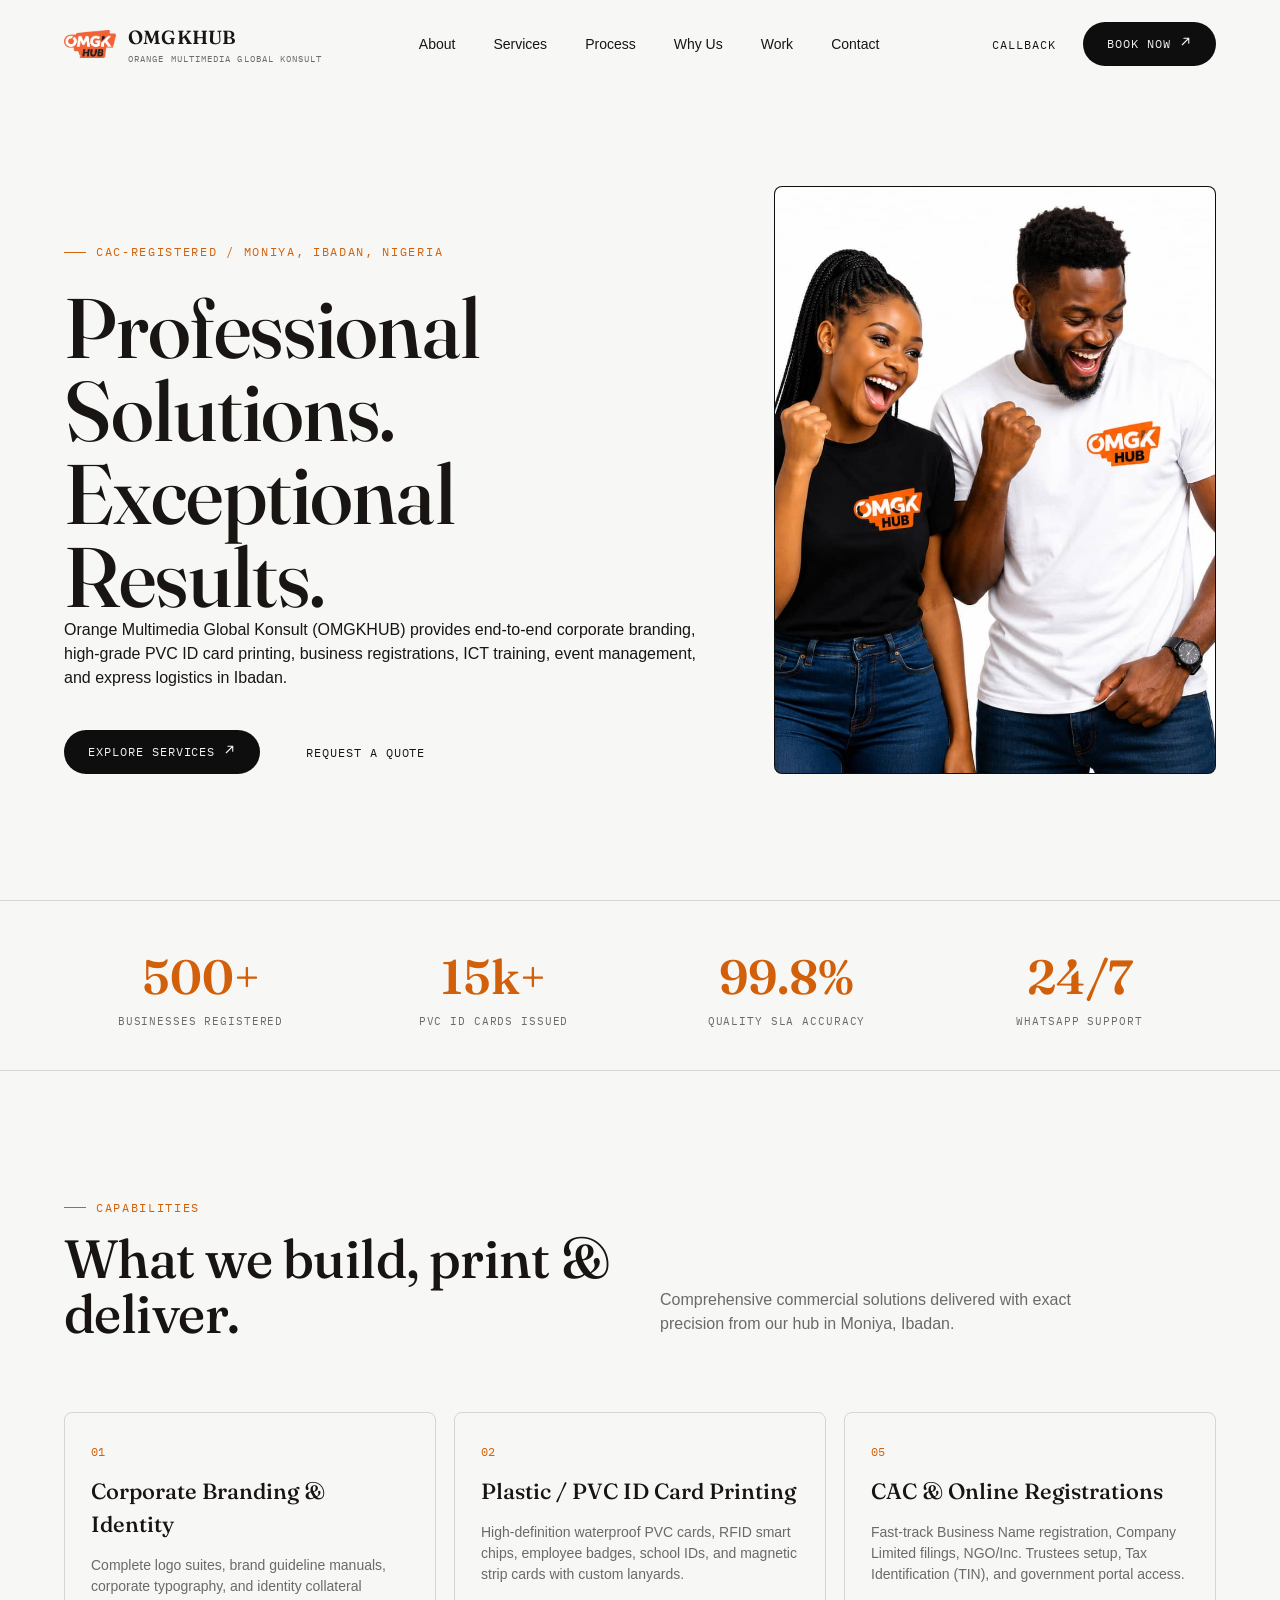
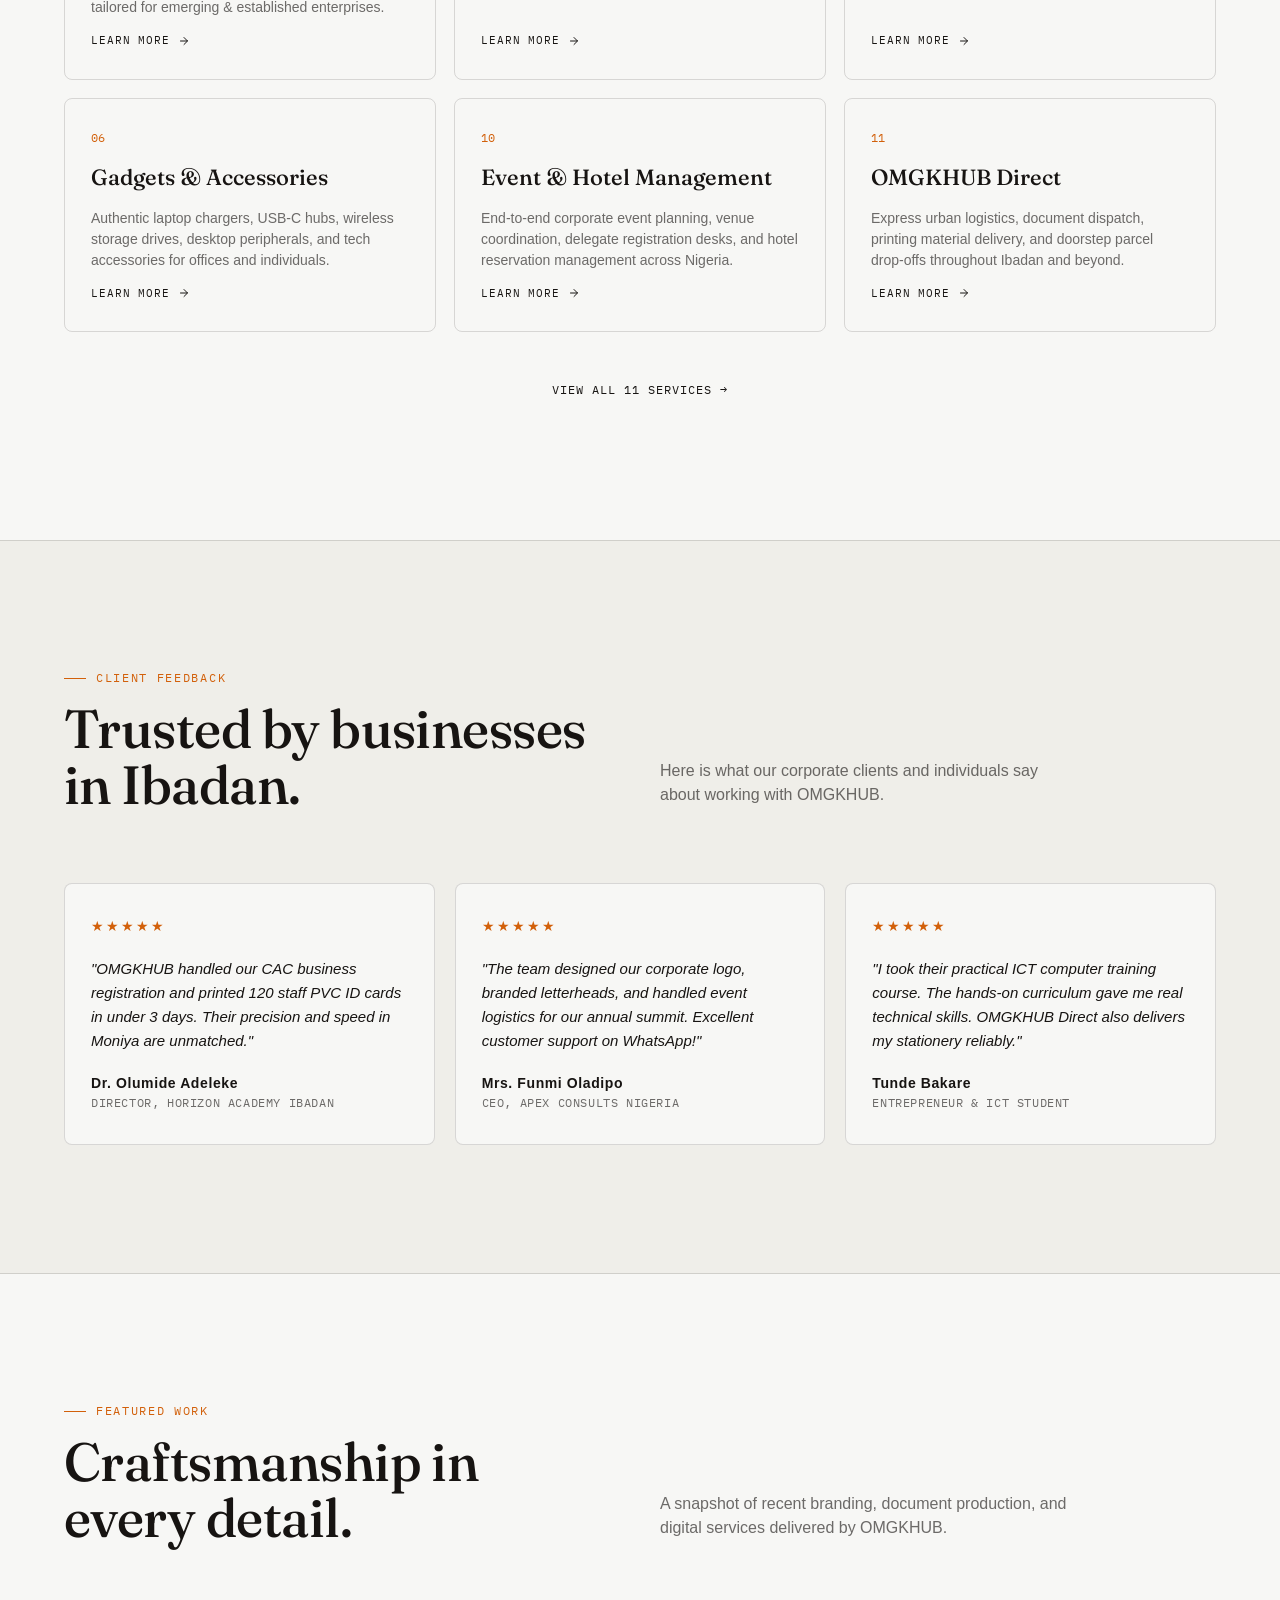
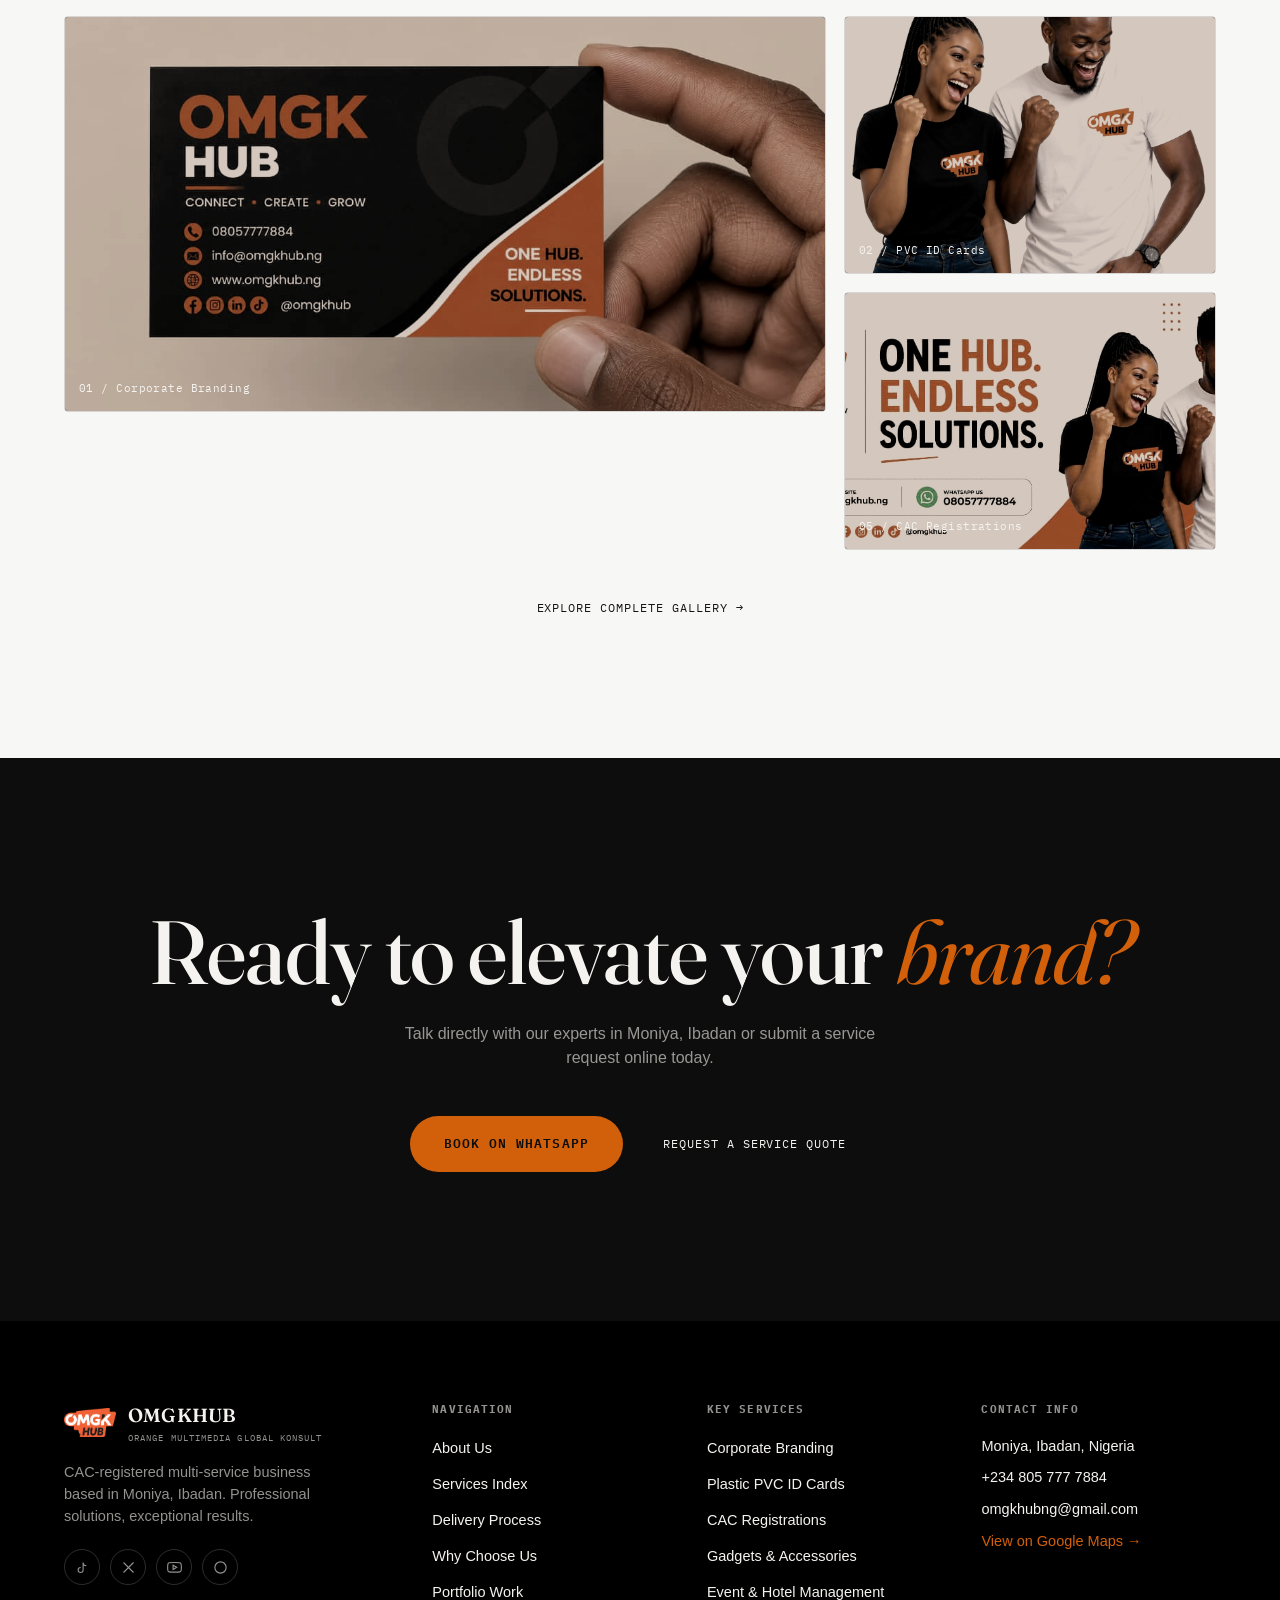
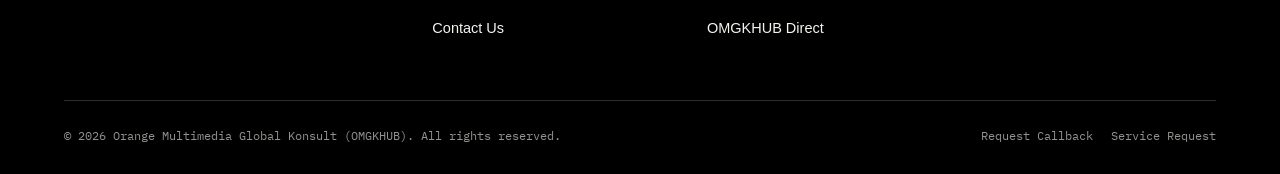
==== commit efcdad2c: "Modernize website: official branding, service updates, performance optimizations, interactive forms " ====
--- a/index.html
+++ b/index.html
@@ -3,24 +3,28 @@
 <head>
 <meta charset="UTF-8">
 <meta name="viewport" content="width=device-width, initial-scale=1.0">
-<title>OMGKHUB | Branding, ID Cards, Print &amp; ICT Training in Ibadan, Nigeria</title>
-<meta name="description" content="Orange Multimedia Global Konsult (OMGKHUB) is a CAC-registered, multi-service company in Moniya, Ibadan offering corporate branding, ID cards, graphic design, document services, CAC registration, ICT training and POS/FinTech services.">
-<meta name="keywords" content="OMGKHUB, Orange Multimedia Global Konsult, corporate branding Ibadan, ID card printing Nigeria, CAC registration Ibadan">
+<title>OMGKHUB | Branding, ID Cards, Print, CAC & ICT Training in Ibadan, Nigeria</title>
+<meta name="description" content="Orange Multimedia Global Konsult (OMGKHUB) is a CAC-registered, multi-service company in Moniya, Ibadan offering corporate branding, plastic ID cards, graphic design, document services, CAC registration, ICT training, event management and OMGKHUB Direct delivery.">
+<meta name="keywords" content="OMGKHUB, Orange Multimedia Global Konsult, corporate branding Ibadan, ID card printing Nigeria, CAC registration Ibadan, event management Ibadan, hotel management Ibadan, OMGKHUB Direct delivery">
 <meta name="robots" content="index, follow">
 <link rel="canonical" href="https://www.omgkhub.com/index.html">
 
 <meta property="og:type" content="website">
 <meta property="og:site_name" content="OMGKHUB">
-<meta property="og:title" content="OMGKHUB | Branding, ID Cards, Print &amp; ICT Training in Ibadan, Nigeria">
-<meta property="og:description" content="Orange Multimedia Global Konsult (OMGKHUB) is a CAC-registered, multi-service company in Moniya, Ibadan offering corporate branding, ID cards, graphic design, document services, CAC registration, ICT training and POS/FinTech services.">
+<meta property="og:title" content="OMGKHUB | Branding, ID Cards, Print, CAC & ICT Training in Ibadan, Nigeria">
+<meta property="og:description" content="Orange Multimedia Global Konsult (OMGKHUB) is a CAC-registered, multi-service company in Moniya, Ibadan offering corporate branding, plastic ID cards, graphic design, document services, CAC registration, ICT training, event management and OMGKHUB Direct delivery.">
 <meta property="og:image" content="/images/og-cover.jpg">
 <meta property="og:url" content="https://www.omgkhub.com/index.html">
 <meta property="og:locale" content="en_NG">
 
 <meta name="twitter:card" content="summary_large_image">
-<meta name="twitter:title" content="OMGKHUB | Branding, ID Cards, Print &amp; ICT Training in Ibadan, Nigeria">
-<meta name="twitter:description" content="Orange Multimedia Global Konsult (OMGKHUB) is a CAC-registered, multi-service company in Moniya, Ibadan offering corporate branding, ID cards, graphic design, document services, CAC registration, ICT training and POS/FinTech services.">
+<meta name="twitter:title" content="OMGKHUB | Branding, ID Cards, Print, CAC & ICT Training in Ibadan, Nigeria">
+<meta name="twitter:description" content="Orange Multimedia Global Konsult (OMGKHUB) is a CAC-registered, multi-service company in Moniya, Ibadan offering corporate branding, plastic ID cards, graphic design, document services, CAC registration, ICT training, event management and OMGKHUB Direct delivery.">
 <meta name="twitter:image" content="/images/og-cover.jpg">
+
+<!-- Strictly Favicon Only -->
+<link rel="icon" type="image/png" href="images/omgkhub-logo.png">
+<link rel="apple-touch-icon" href="images/omgkhub-logo.png">
 
 <script type="application/ld+json">
 {
@@ -28,13 +32,14 @@
   "@type": "ProfessionalService",
   "name": "Orange Multimedia Global Konsult (OMGKHUB)",
   "alternateName": "OMGKHUB",
-  "description": "CAC-registered multi-service enterprise offering corporate branding, ID card production, graphic design and printing, document services, CAC/online registration, computer accessories, CV writing, ICT training and POS/FinTech services.",
+  "description": "Orange Multimedia Global Konsult (OMGKHUB) is a CAC-registered, multi-service company in Moniya, Ibadan offering corporate branding, plastic ID cards, graphic design, document services, CAC registration, ICT training, event management and OMGKHUB Direct delivery.",
   "slogan": "Professional Solutions... Exceptional Results.",
-  "email": "omgkhub@gmail.com",
+  "email": "omgkhubng@gmail.com",
   "telephone": "+2348057777884",
   "address": {
     "@type": "PostalAddress",
     "addressLocality": "Moniya, Ibadan",
+    "addressRegion": "Oyo State",
     "addressCountry": "NG"
   },
   "areaServed": "NG",
@@ -44,7 +49,7 @@
 
 <link rel="preconnect" href="https://fonts.googleapis.com">
 <link rel="preconnect" href="https://fonts.gstatic.com" crossorigin>
-<link href="https://fonts.googleapis.com/css2?family=Fraunces:ital,opsz,wght@0,9..144,300;0,9..144,400;0,9..144,500;0,9..144,600;0,9..144,700;1,9..144,400;1,9..144,500&family=IBM+Plex+Mono:wght@400;500;600&display=swap" rel="stylesheet">
+<link href="https://fonts.googleapis.com/css2?family=Fraunces:ital,opsz,wght@0,9..144,400;0,9..144,600;1,9..144,400&family=IBM+Plex+Mono:wght@400;500;600&display=swap" rel="stylesheet">
 <link href="https://api.fontshare.com/v2/css?f[]=general-sans@400,500,600,700&display=swap" rel="stylesheet">
 <link rel="stylesheet" href="css/style.css">
 </head>
@@ -52,7 +57,6 @@
 <a href="#main" class="skip-link">Skip to content</a>
 <div class="grain" aria-hidden="true"></div>
 <div class="reticle" id="reticle" aria-hidden="true"></div>
-
 <header class="nav" id="nav">
   <a href="index.html" class="brand" aria-label="OMGKHUB, homepage">
     <img class="seal" src="images/omgkhub-logo.png" alt="OMGKHUB logo" width="52" height="29">
@@ -63,18 +67,23 @@
   </a>
 
   <nav class="nav-links" aria-label="Primary">
-    <a href="about.html">About</a>
-    <a href="services.html">Services</a>
-    <a href="process.html">Process</a>
-    <a href="why-us.html">Why Us</a>
-    <a href="work.html">Work</a>
-    <a href="contact.html">Contact</a>
+    <a href="about.html" class="">About</a>
+    <a href="services.html" class="">Services</a>
+    <a href="process.html" class="">Process</a>
+    <a href="why-us.html" class="">Why Us</a>
+    <a href="work.html" class="">Work</a>
+    <a href="contact.html" class="">Contact</a>
   </nav>
 
-  <a href="https://wa.me/2348057777884" class="btn btn-primary magnetic" data-magnetic aria-label="Book now on WhatsApp">
-    <span class="btn-label">Book Now</span>
-    <svg width="13" height="13" viewBox="0 0 24 24" fill="none" aria-hidden="true"><path d="M6 18L18 6M18 6H9M18 6V15" stroke="currentColor" stroke-width="2" stroke-linecap="round" stroke-linejoin="round"/></svg>
-  </a>
+  <div style="display:flex; align-items:center; gap:12px;">
+    <button class="btn btn-secondary magnetic" data-magnetic data-open-modal="callbackModal" style="padding:10px 16px; font-size:12px;" aria-label="Request a Callback">
+      <span class="btn-label">Callback</span>
+    </button>
+    <a href="https://wa.me/2348057777884" class="btn btn-primary magnetic" data-magnetic aria-label="Book now on WhatsApp">
+      <span class="btn-label">Book Now</span>
+      <svg width="13" height="13" viewBox="0 0 24 24" fill="none" aria-hidden="true"><path d="M6 18L18 6M18 6H9M18 6V15" stroke="currentColor" stroke-width="2" stroke-linecap="round" stroke-linejoin="round"/></svg>
+    </a>
+  </div>
 
   <button class="nav-toggle" id="navToggle" aria-label="Open menu" aria-expanded="false" aria-controls="mobileMenu">
     <svg width="24" height="24" viewBox="0 0 24 24" fill="none"><path d="M4 7h16M4 12h16M4 17h16" stroke="currentColor" stroke-width="1.6" stroke-linecap="round"/></svg>
@@ -82,294 +91,380 @@
 </header>
 
 <div id="mobileMenu" class="mobile-menu" style="display:none; position:fixed; inset:0; z-index:600; background:var(--ink); color:var(--text-invert); padding:100px 30px; flex-direction:column; gap:26px;">
-  <a href="index.html" style="color:var(--orange)" style="font-family:var(--serif); font-size:32px;">Home</a>
+  <a href="index.html" style="color:var(--orange); font-family:var(--serif); font-size:32px;">Home</a>
   <a href="about.html" style="font-family:var(--serif); font-size:32px;">About</a>
   <a href="services.html" style="font-family:var(--serif); font-size:32px;">Services</a>
   <a href="process.html" style="font-family:var(--serif); font-size:32px;">Process</a>
   <a href="why-us.html" style="font-family:var(--serif); font-size:32px;">Why Us</a>
   <a href="work.html" style="font-family:var(--serif); font-size:32px;">Work</a>
   <a href="contact.html" style="font-family:var(--serif); font-size:32px;">Contact</a>
+  <div style="margin-top:20px; display:flex; flex-direction:column; gap:12px;">
+    <button class="btn btn-secondary" data-open-modal="callbackModal" style="width:100%; text-align:center;">Request Callback</button>
+    <a href="https://wa.me/2348057777884" class="btn btn-primary" style="width:100%; text-align:center;">Book on WhatsApp</a>
+  </div>
 </div>
-
 <main id="main">
 
+  <!-- HERO SECTION -->
   <section class="hero" id="home" aria-label="Introduction">
     <div class="wrap hero-grid">
       <div>
-        <div class="eyebrow hero-kicker">CAC-Registered / Moniya, Ibadan</div>
+        <div class="eyebrow hero-kicker">CAC-Registered / Moniya, Ibadan, Nigeria</div>
         <h1>
-          <span class="line"><span>One roof.</span></span>
-          <span class="line"><span>Every registered</span></span>
-          <span class="line"><span><em>service.</em></span></span>
+          <span class="line"><span>Professional Solutions.</span></span>
+          <span class="line"><span>Exceptional Results.</span></span>
         </h1>
-        <p class="hero-copy">
-          Orange Multimedia Global Konsult builds brands, issues ID cards, prints what matters,
-          files your paperwork, and trains the people behind the work. Nine service lines,
-          one CAC-registered company.
+        <p class="hero-sub">
+          Orange Multimedia Global Konsult (OMGKHUB) provides end-to-end corporate branding, high-grade PVC ID card printing, business registrations, ICT training, event management, and express logistics in Ibadan.
         </p>
         <div class="hero-actions">
-          <a href="https://wa.me/2348057777884" class="btn btn-primary magnetic" data-magnetic>
-            Book a Consultation
+          <a href="services.html" class="btn btn-primary magnetic" data-magnetic>
+            <span>Explore Services</span>
             <svg width="13" height="13" viewBox="0 0 24 24" fill="none" aria-hidden="true"><path d="M6 18L18 6M18 6H9M18 6V15" stroke="currentColor" stroke-width="2" stroke-linecap="round" stroke-linejoin="round"/></svg>
           </a>
-          <a href="services.html" class="plain-link">
-            View the service index
-            <svg width="12" height="12" viewBox="0 0 24 24" fill="none" aria-hidden="true"><path d="M12 5v14M19 12l-7 7-7-7" stroke="currentColor" stroke-width="2" stroke-linecap="round" stroke-linejoin="round"/></svg>
-          </a>
-        </div>
-      </div>
-
-      <div class="hero-frame reveal">
-        <div class="frame-label">
-          <img src="images/omgkhub-logo.png" alt="OMGKHUB, Orange Multimedia Global Konsult logo" class="hero-logo">
-          <span>Photography reserved for this frame. Swap in a workspace or team image any time.</span>
-        </div>
-        <svg class="stamp" viewBox="0 0 118 118" fill="none" aria-hidden="true">
-          <g class="stamp-spin">
-            <circle cx="59" cy="59" r="57" fill="#d2600a"/>
-            <path id="stampCircle" d="M59,10 a49,49 0 1,1 -0.1,0" fill="none"/>
-            <text font-family="IBM Plex Mono, monospace" font-size="8.6" letter-spacing="2" fill="#0d0d0d">
-              <textPath href="#stampCircle" startOffset="0%">&#8226; PROFESSIONAL SOLUTIONS &#8226; EXCEPTIONAL RESULTS &#8226;</textPath>
-            </text>
-          </g>
-          <text x="59" y="64" text-anchor="middle" font-family="IBM Plex Mono, monospace" font-size="11" font-weight="600" fill="#0d0d0d">CAC REG</text>
-        </svg>
-      </div>
-    </div>
-
-    <div class="scroll-cue">
-      <span>Scroll</span>
-      <span class="rail" aria-hidden="true"></span>
-    </div>
-  </section>
-
-  <section class="about sec" aria-labelledby="about-teaser-h">
-    <div class="wrap about-grid">
-      <div class="reveal">
-        <div class="eyebrow">01 / About</div>
-        <h2 id="about-teaser-h" style="font-family:var(--serif); font-size:clamp(30px,3.6vw,46px); font-weight:500; margin-top:16px; line-height:1.08;">
-          A multi-service enterprise, filed and registered.
-        </h2>
-        <p style="margin-top:24px; color:var(--text-invert-dim); font-size:15.5px; max-width:460px;">
-          Orange Multimedia Global Konsult is a multi-service enterprise duly registered under the Corporate Affairs Commission, specialising in branding, ICT solutions, printing services, business support, digital services, consultancy and capacity development.
-        </p>
-        <a href="about.html" class="plain-link" style="margin-top:26px; color:var(--text-invert); border-color:var(--line-invert);">
-          Read the full story
-          <svg width="12" height="12" viewBox="0 0 24 24" fill="none" aria-hidden="true"><path d="M5 12h14M13 6l6 6-6 6" stroke="currentColor" stroke-width="2" stroke-linecap="round" stroke-linejoin="round"/></svg>
-        </a>
-      </div>
-
-      <div class="reveal">
-        <blockquote class="pull">
-          "To provide innovative, reliable, and affordable business support services that help
-          organizations and individuals achieve operational excellence."
-        </blockquote>
-        <div class="about-foot">
-          <div>
-            <span>Mission</span>
-            <p>Become one of Nigeria's leading providers of integrated branding, ICT, and business support services.</p>
-          </div>
-          <div>
-            <span>Tagline</span>
-            <p style="font-style:italic; color:var(--text-invert);">"Professional Solutions... Exceptional Results."</p>
-          </div>
-        </div>
-      </div>
-    </div>
-  </section>
-
-  <section class="sec" aria-labelledby="services-teaser-h">
+          <button class="btn btn-secondary magnetic" data-magnetic data-open-modal="serviceModal">
+            <span>Request a Quote</span>
+          </button>
+        </div>
+      </div>
+
+      <div class="hero-frame" style="position:relative; overflow:hidden; border-radius:8px; border:1px solid var(--line);">
+        <img src="images/image2.jpeg" alt="OMGKHUB Official Brand Workspace and Operations" style="width:100%; height:100%; object-fit:cover;">
+      </div>
+    </div>
+  </section>
+
+  <!-- KEY STATS STRIP -->
+  <section class="sec" style="padding-top:40px; padding-bottom:40px; border-top:1px solid var(--line); border-bottom:1px solid var(--line);">
+    <div class="wrap">
+      <div style="display:grid; grid-template-columns:repeat(4, 1fr); gap:20px; text-align:center;">
+        <div>
+          <div style="font-family:var(--serif); font-size:clamp(32px, 4vw, 48px); font-weight:600; color:var(--orange)">500+</div>
+          <div style="font-family:var(--mono); font-size:11px; text-transform:uppercase; color:var(--text-dim); letter-spacing:.08em;">Businesses Registered</div>
+        </div>
+        <div>
+          <div style="font-family:var(--serif); font-size:clamp(32px, 4vw, 48px); font-weight:600; color:var(--orange)">15k+</div>
+          <div style="font-family:var(--mono); font-size:11px; text-transform:uppercase; color:var(--text-dim); letter-spacing:.08em;">PVC ID Cards Issued</div>
+        </div>
+        <div>
+          <div style="font-family:var(--serif); font-size:clamp(32px, 4vw, 48px); font-weight:600; color:var(--orange)">99.8%</div>
+          <div style="font-family:var(--mono); font-size:11px; text-transform:uppercase; color:var(--text-dim); letter-spacing:.08em;">Quality SLA Accuracy</div>
+        </div>
+        <div>
+          <div style="font-family:var(--serif); font-size:clamp(32px, 4vw, 48px); font-weight:600; color:var(--orange)">24/7</div>
+          <div style="font-family:var(--mono); font-size:11px; text-transform:uppercase; color:var(--text-dim); letter-spacing:.08em;">WhatsApp Support</div>
+        </div>
+      </div>
+    </div>
+  </section>
+
+  <!-- SERVICES PREVIEW -->
+  <section class="sec" aria-labelledby="serv-h">
     <div class="wrap">
       <div class="sec-head">
         <div class="reveal">
-          <div class="eyebrow">02 / Service Index</div>
-          <h2 id="services-teaser-h">Nine services. All under one license.</h2>
-        </div>
-        <p class="desc reveal">A preview of the full index. Six of nine service lines, shown below.</p>
-      </div>
-      <ul class="manifest-list reveal">
-        <li class="manifest-item">
-          <span class="manifest-num">01</span>
-          <span class="manifest-name">
-            <svg width="20" height="20" viewBox="0 0 24 24" fill="none" aria-hidden="true"><path d="M15.5 3.5l5 5L9 20l-5 1 1-5z" stroke="currentColor" stroke-width="1.4" stroke-linejoin="round"/><path d="M13.5 5.5l5 5" stroke="currentColor" stroke-width="1.4"/></svg>
-            Corporate Branding
-          </span>
-          <span class="manifest-desc">We shape how you look and sound in public: logos, letterheads, complimentary cards, company profiles, seals, banners, branded wear and corporate gifting.</span>
-        </li>
-        <li class="manifest-item">
-          <span class="manifest-num">02</span>
-          <span class="manifest-name">
-            <svg width="20" height="20" viewBox="0 0 24 24" fill="none" aria-hidden="true"><path d="M9 3v3M15 3v3" stroke="currentColor" stroke-width="1.4" stroke-linecap="round"/><rect x="5" y="6" width="14" height="15" rx="2" stroke="currentColor" stroke-width="1.4"/><circle cx="12" cy="12" r="2.2" stroke="currentColor" stroke-width="1.4"/><path d="M9 17.5h6" stroke="currentColor" stroke-width="1.4" stroke-linecap="round"/></svg>
-            Plastic ID Card &amp; Lanyard
-          </span>
-          <span class="manifest-desc">Durable PVC identity cards for staff, students and one off events, finished with custom lanyards and card accessories.</span>
-        </li>
-        <li class="manifest-item">
-          <span class="manifest-num">03</span>
-          <span class="manifest-name">
-            <svg width="20" height="20" viewBox="0 0 24 24" fill="none" aria-hidden="true"><path d="M7 8V3h10v5" stroke="currentColor" stroke-width="1.4" stroke-linejoin="round"/><rect x="3.5" y="8" width="17" height="9" rx="1.5" stroke="currentColor" stroke-width="1.4"/><path d="M7 13h10v8H7z" stroke="currentColor" stroke-width="1.4"/></svg>
-            Graphic Design &amp; Printing
-          </span>
-          <span class="manifest-desc">Flyers, posters, banners, brochures, certificates, calendars, invitations, product labels and social media artwork, designed and printed in house.</span>
-        </li>
-        <li class="manifest-item">
-          <span class="manifest-num">04</span>
-          <span class="manifest-name">
-            <svg width="20" height="20" viewBox="0 0 24 24" fill="none" aria-hidden="true"><path d="M6 3.5h9l3.5 3.5V20H6z" stroke="currentColor" stroke-width="1.4" stroke-linejoin="round"/><path d="M4.5 7v13.5H16" stroke="currentColor" stroke-width="1.4"/></svg>
-            Document Services
-          </span>
-          <span class="manifest-desc">Photocopying, full colour and black and white printing, document scanning, spiral binding and laminating for everyday paperwork.</span>
-        </li>
-        <li class="manifest-item">
-          <span class="manifest-num">05</span>
-          <span class="manifest-name">
-            <svg width="20" height="20" viewBox="0 0 24 24" fill="none" aria-hidden="true"><rect x="4" y="3" width="13" height="17" rx="1.3" stroke="currentColor" stroke-width="1.4"/><path d="M7 8h7M7 12h4" stroke="currentColor" stroke-width="1.4" stroke-linecap="round"/><circle cx="17.5" cy="17.5" r="4" fill="var(--paper)" stroke="currentColor" stroke-width="1.4"/><path d="M15.8 17.6l1.1 1.1 2-2.1" stroke="currentColor" stroke-width="1.4" stroke-linecap="round" stroke-linejoin="round"/></svg>
-            Online Registration &amp; CAC
-          </span>
-          <span class="manifest-desc">JAMB, WAEC, NECO, NYSC and NIN registration, passport applications, CAC business and company filing, annual returns and general corporate documentation.</span>
-        </li>
-        <li class="manifest-item">
-          <span class="manifest-num">06</span>
-          <span class="manifest-name">
-            <svg width="20" height="20" viewBox="0 0 24 24" fill="none" aria-hidden="true"><rect x="2.5" y="6.5" width="19" height="12" rx="1.6" stroke="currentColor" stroke-width="1.4"/><path d="M6 10.5h.01M9.5 10.5h.01M13 10.5h.01M16.5 10.5h.01M6 14h8" stroke="currentColor" stroke-width="1.6" stroke-linecap="round"/></svg>
-            Computer Accessories
-          </span>
-          <span class="manifest-desc">Keyboards, mice, flash and hard drives, routers, printers, toners and the networking gear that keeps an office running.</span>
-        </li>
-      </ul>
-      <a href="services.html" class="plain-link" style="margin-top:34px;">
-        View all nine services
-        <svg width="12" height="12" viewBox="0 0 24 24" fill="none" aria-hidden="true"><path d="M5 12h14M13 6l6 6-6 6" stroke="currentColor" stroke-width="2" stroke-linecap="round" stroke-linejoin="round"/></svg>
-      </a>
-    </div>
-  </section>
-
-  <section class="process sec" aria-labelledby="process-teaser-h">
+          <div class="eyebrow">Capabilities</div>
+          <h2 id="serv-h">What we build, print &amp; deliver.</h2>
+        </div>
+        <p class="desc reveal">Comprehensive commercial solutions delivered with exact precision from our hub in Moniya, Ibadan.</p>
+      </div>
+
+      <div class="teaser-grid reveal">
+        <div class="teaser-card">
+          <span class="teaser-num">01</span>
+          <h3>Corporate Branding &amp; Identity</h3>
+          <p>Complete logo suites, brand guideline manuals, corporate typography, and identity collateral tailored for emerging &amp; established enterprises.</p>
+          <a href="services.html#service-01" class="teaser-link">Learn More <svg width="12" height="12" viewBox="0 0 24 24" fill="none"><path d="M5 12h14M12 5l7 7-7 7" stroke="currentColor" stroke-width="2" stroke-linecap="round"/></svg></a>
+        </div>
+
+        <div class="teaser-card">
+          <span class="teaser-num">02</span>
+          <h3>Plastic / PVC ID Card Printing</h3>
+          <p>High-definition waterproof PVC cards, RFID smart chips, employee badges, school IDs, and magnetic strip cards with custom lanyards.</p>
+          <a href="services.html#service-02" class="teaser-link">Learn More <svg width="12" height="12" viewBox="0 0 24 24" fill="none"><path d="M5 12h14M12 5l7 7-7 7" stroke="currentColor" stroke-width="2" stroke-linecap="round"/></svg></a>
+        </div>
+
+        <div class="teaser-card">
+          <span class="teaser-num">05</span>
+          <h3>CAC &amp; Online Registrations</h3>
+          <p>Fast-track Business Name registration, Company Limited filings, NGO/Inc. Trustees setup, Tax Identification (TIN), and government portal access.</p>
+          <a href="services.html#service-05" class="teaser-link">Learn More <svg width="12" height="12" viewBox="0 0 24 24" fill="none"><path d="M5 12h14M12 5l7 7-7 7" stroke="currentColor" stroke-width="2" stroke-linecap="round"/></svg></a>
+        </div>
+
+        <div class="teaser-card">
+          <span class="teaser-num">06</span>
+          <h3>Gadgets &amp; Accessories</h3>
+          <p>Authentic laptop chargers, USB-C hubs, wireless storage drives, desktop peripherals, and tech accessories for offices and individuals.</p>
+          <a href="services.html#service-06" class="teaser-link">Learn More <svg width="12" height="12" viewBox="0 0 24 24" fill="none"><path d="M5 12h14M12 5l7 7-7 7" stroke="currentColor" stroke-width="2" stroke-linecap="round"/></svg></a>
+        </div>
+
+        <div class="teaser-card">
+          <span class="teaser-num">10</span>
+          <h3>Event &amp; Hotel Management</h3>
+          <p>End-to-end corporate event planning, venue coordination, delegate registration desks, and hotel reservation management across Nigeria.</p>
+          <a href="services.html#service-10" class="teaser-link">Learn More <svg width="12" height="12" viewBox="0 0 24 24" fill="none"><path d="M5 12h14M12 5l7 7-7 7" stroke="currentColor" stroke-width="2" stroke-linecap="round"/></svg></a>
+        </div>
+
+        <div class="teaser-card">
+          <span class="teaser-num">11</span>
+          <h3>OMGKHUB Direct</h3>
+          <p>Express urban logistics, document dispatch, printing material delivery, and doorstep parcel drop-offs throughout Ibadan and beyond.</p>
+          <a href="services.html#service-11" class="teaser-link">Learn More <svg width="12" height="12" viewBox="0 0 24 24" fill="none"><path d="M5 12h14M12 5l7 7-7 7" stroke="currentColor" stroke-width="2" stroke-linecap="round"/></svg></a>
+        </div>
+      </div>
+
+      <div style="margin-top:36px; text-align:center;">
+        <a href="services.html" class="btn btn-secondary">View All 11 Services &rarr;</a>
+      </div>
+    </div>
+  </section>
+
+  <!-- TESTIMONIALS SECTION -->
+  <section class="sec" style="background:var(--paper-dim); border-top:1px solid var(--line); border-bottom:1px solid var(--line);" aria-labelledby="testi-h">
     <div class="wrap">
       <div class="sec-head">
         <div class="reveal">
-          <div class="eyebrow">03 / Delivery</div>
-          <h2 id="process-teaser-h">How a job actually moves.</h2>
-        </div>
-        <p class="desc reveal">Four stages, always in this order.</p>
-      </div>
-      <div class="teaser-grid reveal">
-        <div class="teaser-card"><span class="teaser-num">01</span><h3>Consultation</h3><p>We start by listening to what you actually need before anything is designed or booked.</p></div>
-        <div class="teaser-card"><span class="teaser-num">02</span><h3>Planning &amp; Design</h3><p>A tailored plan and a realistic schedule, built around your brand.</p></div>
-        <div class="teaser-card"><span class="teaser-num">03</span><h3>Execution</h3><p>Produced, checked for quality, and delivered on the timeline we agreed on.</p></div>
-      </div>
-      <a href="process.html" class="plain-link" style="margin-top:30px;">
-        See the full workflow
-        <svg width="12" height="12" viewBox="0 0 24 24" fill="none" aria-hidden="true"><path d="M5 12h14M13 6l6 6-6 6" stroke="currentColor" stroke-width="2" stroke-linecap="round" stroke-linejoin="round"/></svg>
-      </a>
-    </div>
-  </section>
-
-  <section class="clients" aria-labelledby="clients-h">
-    <div class="clients-label">
-      <div class="eyebrow" style="justify-content:center;" id="clients-h">Who we serve</div>
-    </div>
-    <div class="marquee" aria-hidden="true">
-      <span>Government MDAs</span><span>Corporate Organizations</span><span>Schools &amp; Higher Institutions</span><span>Financial Institutions</span><span>Religious Organizations</span><span>NGOs</span><span>SMEs</span><span>Individuals</span>
-      <span>Government MDAs</span><span>Corporate Organizations</span><span>Schools &amp; Higher Institutions</span><span>Financial Institutions</span><span>Religious Organizations</span><span>NGOs</span><span>SMEs</span><span>Individuals</span>
-    </div>
-  </section>
-
-  <section class="sec" aria-labelledby="work-teaser-h">
+          <div class="eyebrow">Client Feedback</div>
+          <h2 id="testi-h">Trusted by businesses in Ibadan.</h2>
+        </div>
+        <p class="desc reveal">Here is what our corporate clients and individuals say about working with OMGKHUB.</p>
+      </div>
+
+      <div class="testi-grid reveal">
+        <div class="testi-card">
+          <div class="testi-stars">&#9733;&#9733;&#9733;&#9733;&#9733;</div>
+          <p class="testi-quote">"OMGKHUB handled our CAC business registration and printed 120 staff PVC ID cards in under 3 days. Their precision and speed in Moniya are unmatched."</p>
+          <div class="testi-author">
+            <strong>Dr. Olumide Adeleke</strong>
+            Director, Horizon Academy Ibadan
+          </div>
+        </div>
+
+        <div class="testi-card">
+          <div class="testi-stars">&#9733;&#9733;&#9733;&#9733;&#9733;</div>
+          <p class="testi-quote">"The team designed our corporate logo, branded letterheads, and handled event logistics for our annual summit. Excellent customer support on WhatsApp!"</p>
+          <div class="testi-author">
+            <strong>Mrs. Funmi Oladipo</strong>
+            CEO, Apex Consults Nigeria
+          </div>
+        </div>
+
+        <div class="testi-card">
+          <div class="testi-stars">&#9733;&#9733;&#9733;&#9733;&#9733;</div>
+          <p class="testi-quote">"I took their practical ICT computer training course. The hands-on curriculum gave me real technical skills. OMGKHUB Direct also delivers my stationery reliably."</p>
+          <div class="testi-author">
+            <strong>Tunde Bakare</strong>
+            Entrepreneur &amp; ICT Student
+          </div>
+        </div>
+      </div>
+    </div>
+  </section>
+
+  <!-- PORTFOLIO PREVIEW -->
+  <section class="sec" aria-labelledby="work-h">
     <div class="wrap">
       <div class="sec-head">
         <div class="reveal">
-          <div class="eyebrow">05 / Past Work</div>
-          <h2 id="work-teaser-h">A few files from the archive.</h2>
-        </div>
-        <p class="desc reveal">Three frames below. The full archive has more.</p>
-      </div>
+          <div class="eyebrow">Featured Work</div>
+          <h2 id="work-h">Craftsmanship in every detail.</h2>
+        </div>
+        <p class="desc reveal">A snapshot of recent branding, document production, and digital services delivered by OMGKHUB.</p>
+      </div>
+
       <div class="work-grid reveal">
-        <div class="work-item"><div class="work-frame"><img src="images/work-01-corporate-branding.jpg" alt="Corporate branding project completed by OMGKHUB" loading="lazy" onerror="this.style.opacity='0'"></div><div class="work-tag">Corporate Branding</div></div>
-        <div class="work-item"><div class="work-frame"><img src="images/work-02-id-cards.jpg" alt="ID card and lanyard project completed by OMGKHUB" loading="lazy" onerror="this.style.opacity='0'"></div><div class="work-tag">ID Cards</div></div>
-        <div class="work-item"><div class="work-frame"><img src="images/work-03-print.jpg" alt="Graphic design and print project completed by OMGKHUB" loading="lazy" onerror="this.style.opacity='0'"></div><div class="work-tag">Print</div></div>
-      </div>
-      <a href="work.html" class="plain-link" style="margin-top:30px;">
-        View the full archive
-        <svg width="12" height="12" viewBox="0 0 24 24" fill="none" aria-hidden="true"><path d="M5 12h14M13 6l6 6-6 6" stroke="currentColor" stroke-width="2" stroke-linecap="round" stroke-linejoin="round"/></svg>
-      </a>
-    </div>
-  </section>
-
+        <div class="work-item">
+          <div class="work-frame">
+            <img src="images/image1.jpeg" alt="Corporate Branding &amp; Print Production">
+          </div>
+          <span class="work-tag">01 / Corporate Branding</span>
+        </div>
+        <div class="work-item">
+          <div class="work-frame">
+            <img src="images/image2.jpeg" alt="PVC ID Card Production">
+          </div>
+          <span class="work-tag">02 / PVC ID Cards</span>
+        </div>
+        <div class="work-item">
+          <div class="work-frame">
+            <img src="images/image3.jpeg" alt="CAC Registrations &amp; Online Portals">
+          </div>
+          <span class="work-tag">05 / CAC Registrations</span>
+        </div>
+      </div>
+
+      <div style="margin-top:36px; text-align:center;">
+        <a href="work.html" class="btn btn-secondary">Explore Complete Gallery &rarr;</a>
+      </div>
+    </div>
+  </section>
+
+  <!-- CTA STRIP -->
   <section class="cta" aria-labelledby="cta-h">
     <div class="wrap">
-      <h2 id="cta-h">Interested in<br>our services? <em>Book us now.</em></h2>
-      <p class="cta-sub">Send a message on WhatsApp and we'll walk you through the right service line for what you need.</p>
-      <a href="https://wa.me/2348057777884" class="btn btn-primary magnetic" data-magnetic>
-        Start on WhatsApp
-        <svg width="13" height="13" viewBox="0 0 24 24" fill="none" aria-hidden="true"><path d="M6 18L18 6M18 6H9M18 6V15" stroke="currentColor" stroke-width="2" stroke-linecap="round" stroke-linejoin="round"/></svg>
-      </a>
-    </div>
-  </section>
-
-</main>
-
-<footer id="site-footer" aria-labelledby="foot-h">
+      <h2 id="cta-h">Ready to elevate your <em>brand?</em></h2>
+      <p class="cta-sub">Talk directly with our experts in Moniya, Ibadan or submit a service request online today.</p>
+      <div style="display:flex; justify-content:center; gap:16px; flex-wrap:wrap;">
+        <a href="https://wa.me/2348057777884" class="btn btn-primary magnetic" data-magnetic>Book on WhatsApp</a>
+        <button class="btn btn-secondary magnetic" data-magnetic data-open-modal="serviceModal" style="background:transparent; color:var(--text-invert); border-color:var(--line-invert);">Request a Service Quote</button>
+      </div>
+    </div>
+  </section>
+
+</main><footer>
   <div class="wrap">
-    <h2 id="foot-h" class="sr-only" style="position:absolute; width:1px; height:1px; overflow:hidden;">Contact and site footer</h2>
     <div class="foot-top">
       <div class="foot-brand">
-        <div class="brand">
+        <a href="index.html" class="brand" aria-label="OMGKHUB homepage">
           <img class="seal" src="images/omgkhub-logo.png" alt="OMGKHUB logo" width="52" height="29">
           <span>
-            <span class="brand-word" style="color:var(--text-invert);">OMGKHUB</span>
-            <span class="brand-sub">Orange Multimedia Global Konsult</span>
+            <span class="brand-word" style="color:var(--text-invert)">OMGKHUB</span>
+            <span class="brand-sub" style="color:var(--text-invert-dim)">Orange Multimedia Global Konsult</span>
           </span>
-        </div>
-        <p>A CAC-registered, multi-service enterprise offering branding, print, ID cards, documents, ICT training and POS/FinTech, under one roof in Moniya, Ibadan.</p>
-        <div class="social-row"><a class="social-icon" href="https://tiktok.com/@omgkhub" target="_blank" rel="noopener noreferrer" aria-label="OMGKHUB on TikTok"><svg width="16" height="16" viewBox="0 0 24 24" fill="none" aria-hidden="true"><path d="M14 3v11.5a3.5 3.5 0 11-3-3.46" stroke="currentColor" stroke-width="1.4" stroke-linecap="round"/><path d="M14 3c.5 2 2 3.5 4 4" stroke="currentColor" stroke-width="1.4" stroke-linecap="round"/></svg></a><a class="social-icon" href="https://x.com/orangemult" target="_blank" rel="noopener noreferrer" aria-label="OMGKHUB on X"><svg width="16" height="16" viewBox="0 0 24 24" fill="none" aria-hidden="true"><path d="M5 5l14 14M19 5L5 19" stroke="currentColor" stroke-width="1.6" stroke-linecap="round"/></svg></a><a class="social-icon pending" href="#" aria-label="LinkedIn link coming soon" aria-disabled="true" onclick="return false;"><svg width="16" height="16" viewBox="0 0 24 24" fill="none" aria-hidden="true"><rect x="3" y="3" width="18" height="18" rx="3" stroke="currentColor" stroke-width="1.3"/><path d="M8 10v6M8 7.5v.01M12 16v-3.5c0-1.4 1-2.2 2-2.2s2 .8 2 2.2V16" stroke="currentColor" stroke-width="1.3" stroke-linecap="round"/></svg></a><a class="social-icon" href="https://www.youtube.com/@omgkhub4392" target="_blank" rel="noopener noreferrer" aria-label="OMGKHUB on YouTube"><svg width="16" height="16" viewBox="0 0 24 24" fill="none" aria-hidden="true"><rect x="3" y="6" width="18" height="12" rx="3" stroke="currentColor" stroke-width="1.3"/><path d="M10.5 9.5l5 2.5-5 2.5z" fill="currentColor"/></svg></a><a class="social-icon pending" href="#" aria-label="Telegram link coming soon" aria-disabled="true" onclick="return false;"><svg width="16" height="16" viewBox="0 0 24 24" fill="none" aria-hidden="true"><path d="M21 4L3 11.5l6 2M21 4l-3 16-6-4.5M21 4L9 13.5" stroke="currentColor" stroke-width="1.3" stroke-linecap="round" stroke-linejoin="round"/></svg></a><a class="social-icon pending" href="#" aria-label="Pinterest link coming soon" aria-disabled="true" onclick="return false;"><svg width="16" height="16" viewBox="0 0 24 24" fill="none" aria-hidden="true"><circle cx="12" cy="12" r="9" stroke="currentColor" stroke-width="1.3"/><path d="M9.5 17c1-3 1.5-5 1.5-6.5a2 2 0 114 .3c0 1.8-1 3.7-2.8 3.7-.7 0-1.2-.4-1.4-.9" stroke="currentColor" stroke-width="1.3" stroke-linecap="round" stroke-linejoin="round"/></svg></a><a class="social-icon" href="https://www.snapchat.com/add/omgkhub?share_id=Wzax_cKdCHY&locale=en-GB" target="_blank" rel="noopener noreferrer" aria-label="OMGKHUB on Snapchat"><svg width="16" height="16" viewBox="0 0 24 24" fill="none" aria-hidden="true"><path d="M12 4c2.5 0 4 2 4 4.5 0 1 .2 1.8.6 2.3.4.5 1 .7 1.4.9.3.1.5.4.3.8-.3.6-1.2.9-1.8 1 0 .5.1 1 .5 1.3.5.4 1.3.5 1.3.9 0 .5-1 .7-1.8.8-.2.5-.4 1.1-1.3 1.1-.6 0-1-.3-1.7-.3-.8 0-1.4.9-3 .9s-2.2-.9-3-.9c-.7 0-1.1.3-1.7.3-.9 0-1.1-.6-1.3-1.1-.8-.1-1.8-.3-1.8-.8 0-.4.8-.5 1.3-.9.4-.3.5-.8.5-1.3-.6-.1-1.5-.4-1.8-1-.2-.4 0-.7.3-.8.4-.2 1-.4 1.4-.9.4-.5.6-1.3.6-2.3C8 6 9.5 4 12 4z" stroke="currentColor" stroke-width="1.2" stroke-linejoin="round"/></svg></a></div>
+        </a>
+        <p>CAC-registered multi-service business based in Moniya, Ibadan. Professional solutions, exceptional results.</p>
+        <div class="social-row" aria-label="Social Profiles">
+          <a class="social-icon" href="https://tiktok.com" aria-label="TikTok" target="_blank" rel="noopener"><svg width="15" height="15" viewBox="0 0 24 24" fill="none" stroke="currentColor" stroke-width="1.8"><path d="M9 12a4 4 0 1 0 4 4V4a5 5 0 0 0 5 5"/></svg></a>
+          <a class="social-icon" href="https://x.com" aria-label="X (Twitter)" target="_blank" rel="noopener"><svg width="15" height="15" viewBox="0 0 24 24" fill="none" stroke="currentColor" stroke-width="1.8"><path d="M4 4l16 16M4 20L20 4"/></svg></a>
+          <a class="social-icon" href="https://youtube.com" aria-label="YouTube" target="_blank" rel="noopener"><svg width="15" height="15" viewBox="0 0 24 24" fill="none" stroke="currentColor" stroke-width="1.8"><path d="M22.54 6.42a2.78 2.78 0 0 0-1.94-2C18.88 4 12 4 12 4s-6.88 0-8.6.46a2.78 2.78 0 0 0-1.94 2A29 29 0 0 0 1 11.75a29 29 0 0 0 .46 5.33A2.78 2.78 0 0 0 3.4 19c1.72.46 8.6.46 8.6.46s6.88 0 8.6-.46a2.78 2.78 0 0 0 1.94-2 29 29 0 0 0 .46-5.25 29 29 0 0 0-.46-5.33z"/><polygon points="9.75 15.02 15.5 11.75 9.75 8.48 9.75 15.02"/></svg></a>
+          <a class="social-icon" href="https://snapchat.com" aria-label="Snapchat" target="_blank" rel="noopener"><svg width="15" height="15" viewBox="0 0 24 24" fill="none" stroke="currentColor" stroke-width="1.8"><circle cx="12" cy="12" r="9"/></svg></a>
+        </div>
       </div>
 
       <div class="foot-col">
-        <h4>Explore</h4>
+        <h4>Navigation</h4>
         <ul>
-          <li><a href="index.html">Home</a></li>
-          <li><a href="about.html">About</a></li>
-          <li><a href="services.html">Services</a></li>
-          <li><a href="process.html">Process</a></li>
-          <li><a href="work.html">Work</a></li>
+          <li><a href="about.html">About Us</a></li>
+          <li><a href="services.html">Services Index</a></li>
+          <li><a href="process.html">Delivery Process</a></li>
+          <li><a href="why-us.html">Why Choose Us</a></li>
+          <li><a href="work.html">Portfolio Work</a></li>
+          <li><a href="contact.html">Contact Us</a></li>
         </ul>
       </div>
 
       <div class="foot-col">
-        <h4>Services</h4>
+        <h4>Key Services</h4>
         <ul>
-          <li><a href="services.html">Corporate Branding</a></li>
-          <li><a href="services.html">ID Card &amp; Lanyard</a></li>
-          <li><a href="services.html">CAC &amp; Document Services</a></li>
-          <li><a href="services.html">ICT Training</a></li>
-          <li><a href="services.html">POS &amp; FinTech</a></li>
+          <li><a href="services.html#service-01">Corporate Branding</a></li>
+          <li><a href="services.html#service-02">Plastic PVC ID Cards</a></li>
+          <li><a href="services.html#service-05">CAC Registrations</a></li>
+          <li><a href="services.html#service-06">Gadgets & Accessories</a></li>
+          <li><a href="services.html#service-10">Event & Hotel Management</a></li>
+          <li><a href="services.html#service-11">OMGKHUB Direct</a></li>
         </ul>
       </div>
 
       <div class="foot-col">
-        <h4>Contact</h4>
-        <address>
-          <ul>
-            <li><a href="tel:+2348057777884">+234 805 777 7884</a></li>
-            <li><a href="mailto:omgkhub@gmail.com">omgkhub@gmail.com</a></li>
-            <li>Moniya, Ibadan, Nigeria</li>
-          </ul>
+        <h4>Contact Info</h4>
+        <address style="display:flex; flex-direction:column; gap:10px; font-size:14.5px;">
+          <span>Moniya, Ibadan, Nigeria</span>
+          <a href="tel:+2348057777884">+234 805 777 7884</a>
+          <a href="mailto:omgkhubng@gmail.com">omgkhubng@gmail.com</a>
+          <a href="https://maps.google.com/?q=Moniya,+Ibadan,+Nigeria" target="_blank" rel="noopener" style="color:var(--orange)">View on Google Maps &rarr;</a>
         </address>
       </div>
     </div>
 
     <div class="foot-bottom">
-      <span>&copy; <span id="year"></span> Orange Multimedia Global Konsult (OMGKHUB). All rights reserved.</span>
-      <span>Professional Solutions... Exceptional Results.</span>
+      <span>&copy; <span id="year">2026</span> Orange Multimedia Global Konsult (OMGKHUB). All rights reserved.</span>
+      <div style="display:flex; gap:18px;">
+        <a href="#" data-open-modal="callbackModal">Request Callback</a>
+        <a href="contact.html">Service Request</a>
+      </div>
     </div>
   </div>
 </footer>
 
-<script src="https://cdnjs.cloudflare.com/ajax/libs/gsap/3.12.5/gsap.min.js"></script>
-<script src="https://cdnjs.cloudflare.com/ajax/libs/gsap/3.12.5/ScrollTrigger.min.js"></script>
-<script src="https://unpkg.com/lenis@1.1.13/dist/lenis.min.js"></script>
+<!-- Callback Request Modal -->
+<div id="callbackModal" class="modal-overlay" aria-hidden="true">
+  <div class="modal-backdrop"></div>
+  <div class="modal-content">
+    <button class="modal-close" aria-label="Close modal">&times;</button>
+    <div style="margin-bottom:20px;">
+      <div class="eyebrow">Quick Contact</div>
+      <h3 style="font-family:var(--serif); font-size:24px; margin-top:6px;">Request a Callback</h3>
+      <p style="font-size:14px; color:var(--text-dim); margin-top:4px;">Leave your name and phone number. Our team in Ibadan will call you back promptly.</p>
+    </div>
+    <form action="https://formsubmit.co/omgkhubng@gmail.com" method="POST">
+      <input type="hidden" name="_subject" value="New Callback Request from OMGKHUB Website">
+      <input type="hidden" name="_template" value="table">
+      <div class="field">
+        <label for="cb-name">Your Name</label>
+        <input type="text" id="cb-name" name="name" placeholder="e.g. Adebayo Johnson" required>
+      </div>
+      <div class="field">
+        <label for="cb-phone">Phone / WhatsApp Number</label>
+        <input type="tel" id="cb-phone" name="phone" placeholder="+234 800 000 0000" required>
+      </div>
+      <div class="field">
+        <label for="cb-service">Service Interested In</label>
+        <select id="cb-service" name="service">
+          <option value="General Inquiry">General Inquiry</option>
+          <option value="Corporate Branding">Corporate Branding & Identity</option>
+          <option value="PVC ID Cards">Plastic / PVC ID Cards</option>
+          <option value="CAC Registration">CAC & Online Registrations</option>
+          <option value="Gadgets">Gadgets & Accessories</option>
+          <option value="Event & Hotel Management">Event & Hotel Management</option>
+          <option value="OMGKHUB Direct">OMGKHUB Direct Delivery</option>
+        </select>
+      </div>
+      <button type="submit" class="btn btn-primary" style="width:100%; justify-content:center; padding:14px;">Request Callback Now</button>
+    </form>
+  </div>
+</div>
+
+<!-- Service Request Modal -->
+<div id="serviceModal" class="modal-overlay" aria-hidden="true">
+  <div class="modal-backdrop"></div>
+  <div class="modal-content">
+    <button class="modal-close" aria-label="Close modal">&times;</button>
+    <div style="margin-bottom:20px;">
+      <div class="eyebrow">Order & Booking</div>
+      <h3 style="font-family:var(--serif); font-size:24px; margin-top:6px;">Service Request Form</h3>
+      <p style="font-size:14px; color:var(--text-dim); margin-top:4px;">Specify your requirements and get a custom quote within hours.</p>
+    </div>
+    <form action="https://formsubmit.co/omgkhubng@gmail.com" method="POST">
+      <input type="hidden" name="_subject" value="New Service Request from OMGKHUB Website">
+      <input type="hidden" name="_template" value="table">
+      <div class="form-row">
+        <div class="field">
+          <label for="sr-name">Full Name</label>
+          <input type="text" id="sr-name" name="name" required>
+        </div>
+        <div class="field">
+          <label for="sr-phone">Phone / WhatsApp</label>
+          <input type="tel" id="sr-phone" name="phone" required>
+        </div>
+      </div>
+      <div class="field">
+        <label for="sr-email">Email Address</label>
+        <input type="email" id="sr-email" name="email" required>
+      </div>
+      <div class="field">
+        <label for="sr-service">Required Service</label>
+        <select id="sr-service" name="service" required>
+          <option value="Corporate Branding">01. Corporate Branding & Identity Design</option>
+          <option value="Plastic PVC ID Cards">02. Plastic / PVC ID Card Printing</option>
+          <option value="Graphic Design & Printing">03. Graphic Design & High-Volume Printing</option>
+          <option value="Document Processing">04. Document Processing & Secretariat Services</option>
+          <option value="CAC & Online Registrations">05. CAC & Online Registrations</option>
+          <option value="Gadgets & Accessories">06. Gadgets & Accessories</option>
+          <option value="CV Writing">07. Professional CV Writing & Resume Enhancement</option>
+          <option value="Practical ICT Training">08. Practical ICT & Digital Skills Training</option>
+          <option value="FinTech Account Support">09. FinTech Services - Account Opening Support</option>
+          <option value="Event & Hotel Management">10. Event and Hotel Management Services</option>
+          <option value="OMGKHUB Direct">11. OMGKHUB Direct (Logistics & Express Delivery)</option>
+        </select>
+      </div>
+      <div class="field">
+        <label for="sr-details">Project / Order Details</label>
+        <textarea id="sr-details" name="details" placeholder="Describe scope, quantity, deadlines, or specific preferences..." required></textarea>
+      </div>
+      <button type="submit" class="btn btn-primary" style="width:100%; justify-content:center; padding:14px;">Submit Service Request</button>
+    </form>
+  </div>
+</div>
 <script src="js/main.js"></script>
-
 </body>
 </html>
--- a/css/style.css
+++ b/css/style.css
@@ -22,7 +22,7 @@
   }
 
   *,*::before,*::after{ box-sizing: border-box; }
-  html{ scroll-behavior: auto; }
+  html{ scroll-behavior: smooth; }
   body{
     margin:0;
     background: var(--paper);
@@ -675,3 +675,73 @@
 .form-note{ font-size:12.5px; color:var(--text-dim); margin-top:16px; }
 .honey{ position:absolute; left:-9999px; width:1px; height:1px; overflow:hidden; }
 @media (max-width:640px){ .form-row{ grid-template-columns:1fr; } }
+
+/* ---- Hero text reveal animation ---- */
+.hero .line{ overflow: hidden; }
+.hero .line > span{
+  display: inline-block;
+  opacity: 0;
+  transform: translateY(110%);
+  animation: heroLineReveal 1.0s cubic-bezier(.16,.84,.32,1) 0.15s forwards;
+}
+.hero h1 .line:nth-child(2) > span{
+  animation-delay: 0.3s;
+}
+@keyframes heroLineReveal {
+  to { opacity: 1; transform: translateY(0); }
+}
+
+/* ---- Team section ---- */
+.team-grid{ display:grid; grid-template-columns:repeat(3, 1fr); gap:24px; }
+.team-card{
+  border:1px solid var(--line); border-radius:8px; padding:32px 28px; background:var(--paper);
+  display:flex; flex-direction:column; gap:16px; transition: border-color .3s var(--ease), transform .3s var(--ease);
+}
+.team-card:hover{ border-color:var(--ink); transform:translateY(-4px); }
+.team-avatar{
+  width:64px; height:64px; border-radius:50%; background:var(--ink-soft); color:var(--orange);
+  font-family:var(--serif); font-size:24px; font-weight:600; display:flex; align-items:center; justify-content:center;
+  border:1px solid var(--line);
+}
+.team-name{ font-family:var(--serif); font-size:22px; font-weight:500; }
+.team-role{ font-family:var(--mono); font-size:12px; letter-spacing:.08em; text-transform:uppercase; color:var(--orange); }
+.team-bio{ font-size:14px; color:var(--text-dim); line-height:1.55; }
+@media (max-width:980px){ .team-grid{ grid-template-columns:1fr; } }
+
+/* ---- Testimonial section ---- */
+.testi-grid{ display:grid; grid-template-columns:repeat(3, 1fr); gap:20px; }
+.testi-card{
+  border:1px solid var(--line); border-radius:8px; padding:32px 26px; background:var(--paper);
+  display:flex; flex-direction:column; justify-content:space-between; gap:20px;
+}
+.testi-stars{ color:var(--orange); font-size:14px; letter-spacing:2px; }
+.testi-quote{ font-size:15px; color:var(--text); line-height:1.6; font-style:italic; }
+.testi-author{ font-family:var(--mono); font-size:12px; color:var(--text-dim); text-transform:uppercase; letter-spacing:.05em; }
+.testi-author strong{ color:var(--text); font-weight:600; display:block; text-transform:none; font-family:var(--sans); font-size:14px; }
+@media (max-width:980px){ .testi-grid{ grid-template-columns:1fr; } }
+
+/* ---- Modal & Overlay ---- */
+.modal-overlay{
+  position:fixed; inset:0; z-index:900; background:rgba(13,13,13,0.75);
+  backdrop-filter:blur(8px); display:none; align-items:center; justify-content:center; padding:20px;
+}
+.modal-backdrop{ position:absolute; inset:0; }
+.modal-content{
+  position:relative; z-index:901; width:100%; max-width:580px; max-height:90vh; overflow-y:auto;
+  background:var(--paper); border:1px solid var(--line); border-radius:12px; padding: clamp(24px,4vw,40px);
+  box-shadow:0 24px 48px rgba(0,0,0,0.25);
+}
+.modal-close{
+  position:absolute; top:20px; right:20px; width:36px; height:36px; border-radius:50%;
+  border:1px solid var(--line); display:flex; align-items:center; justify-content:center;
+  font-size:18px; color:var(--text-dim); transition:all .2s var(--ease);
+}
+.modal-close:hover{ color:var(--orange); border-color:var(--orange); }
+
+/* ---- 404 Page ---- */
+.hero-404{
+  min-height:80vh; display:flex; align-items:center; justify-content:center; text-align:center;
+  background:var(--ink); color:var(--text-invert); padding:120px 20px;
+}
+.code-404{ font-family:var(--mono); font-size:clamp(80px,14vw,180px); font-weight:700; color:var(--orange); line-height:1; }
+
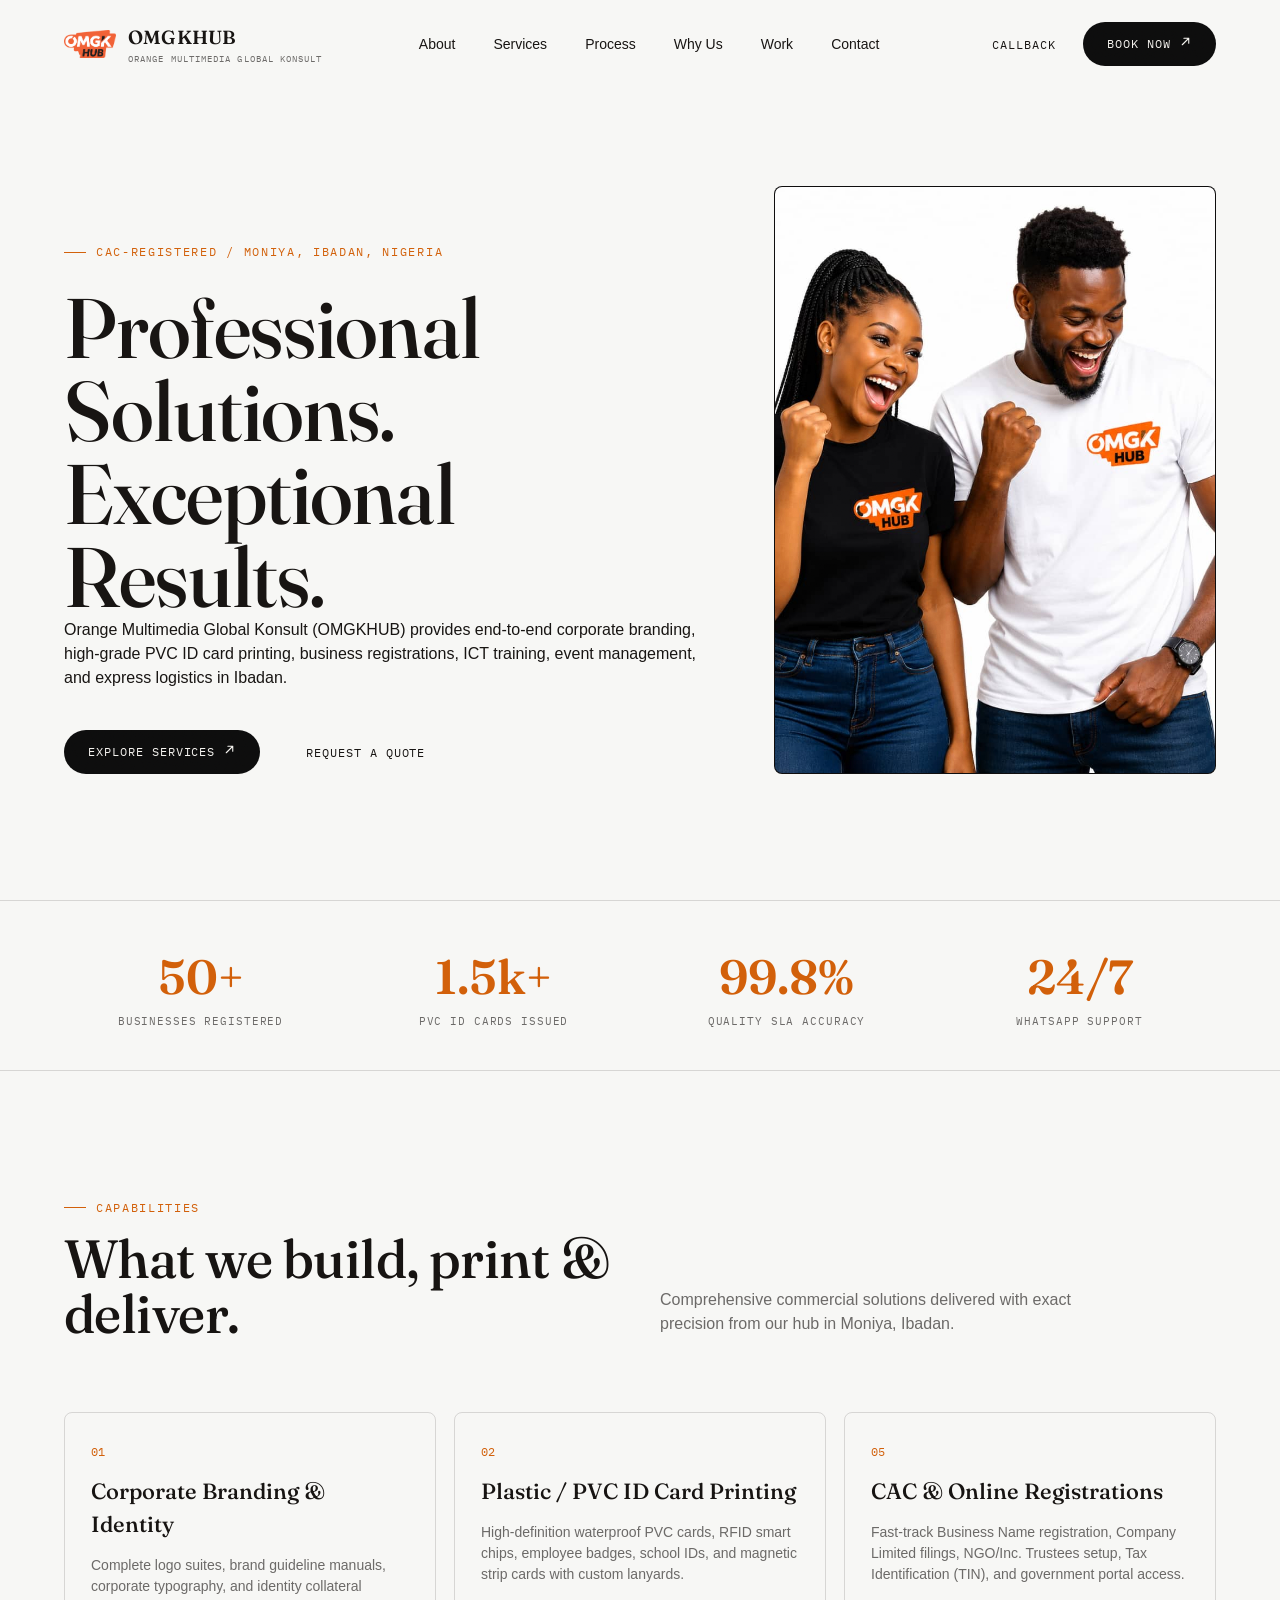
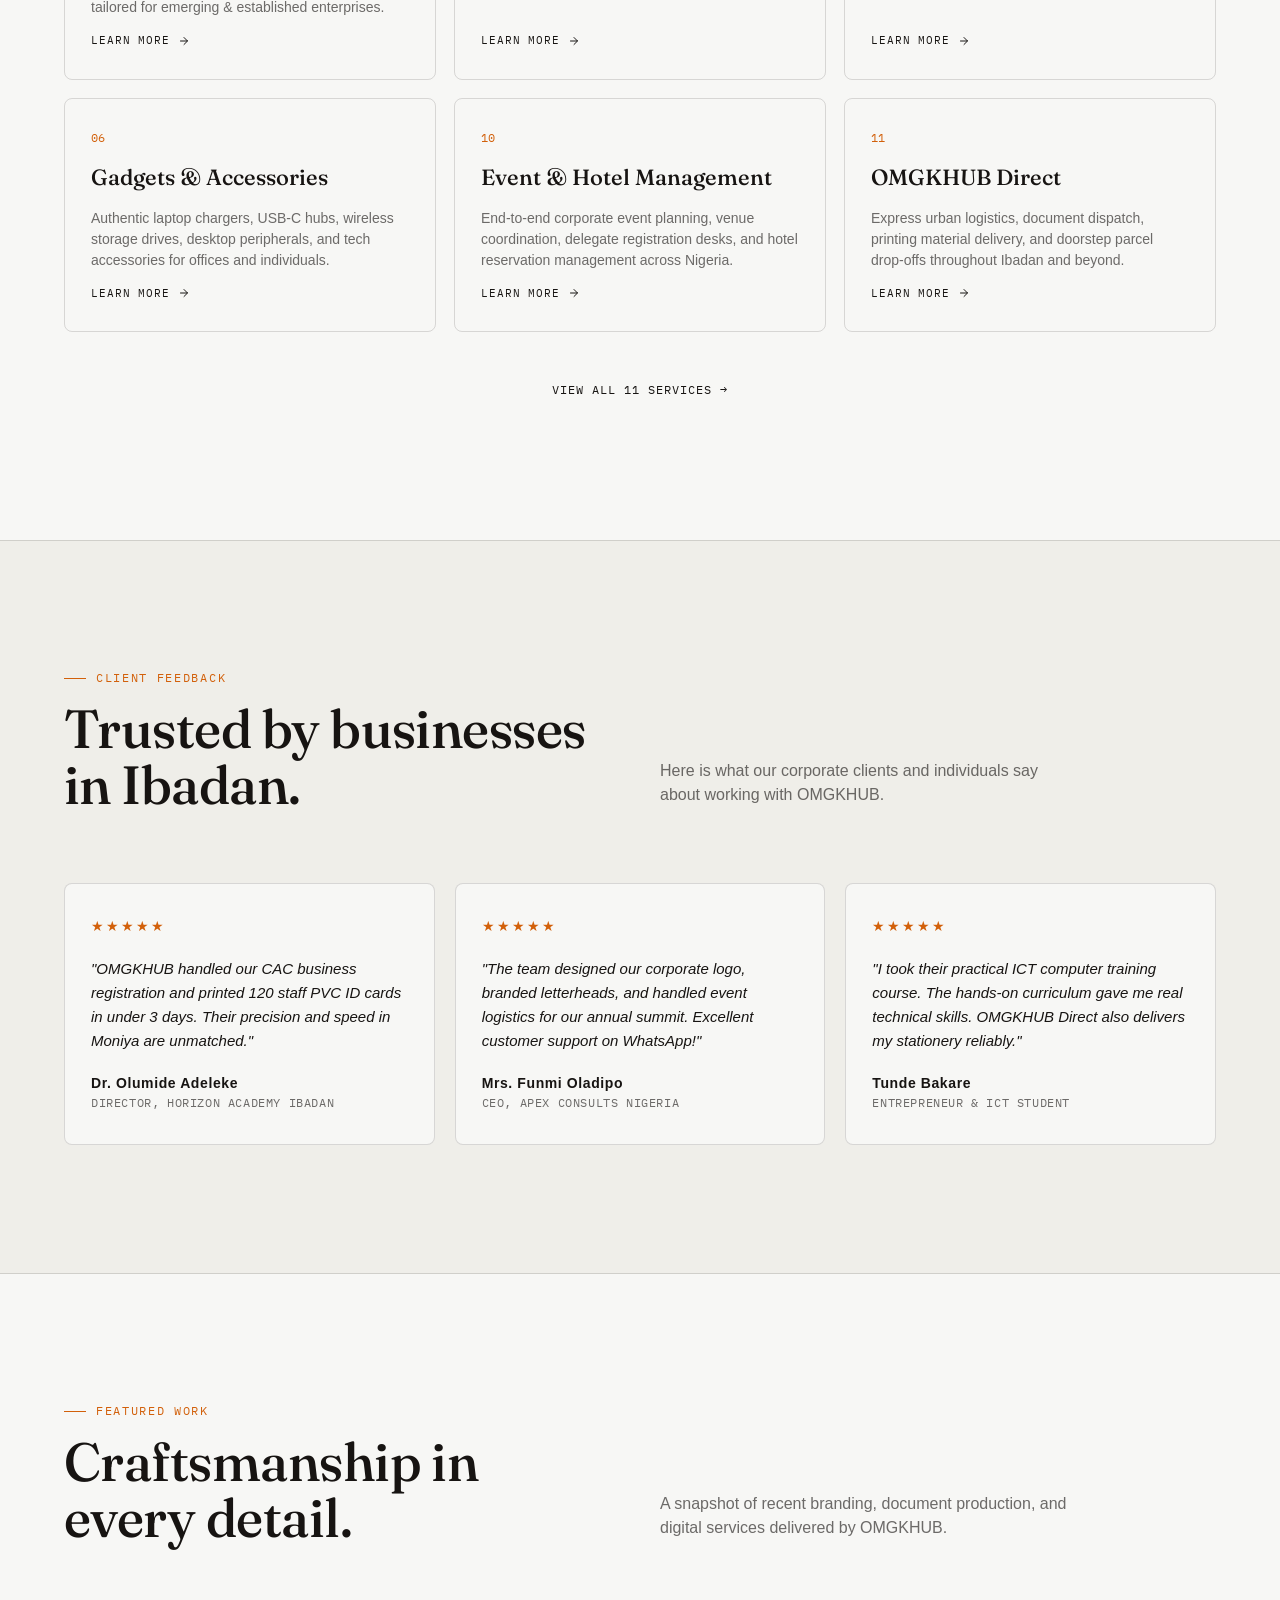
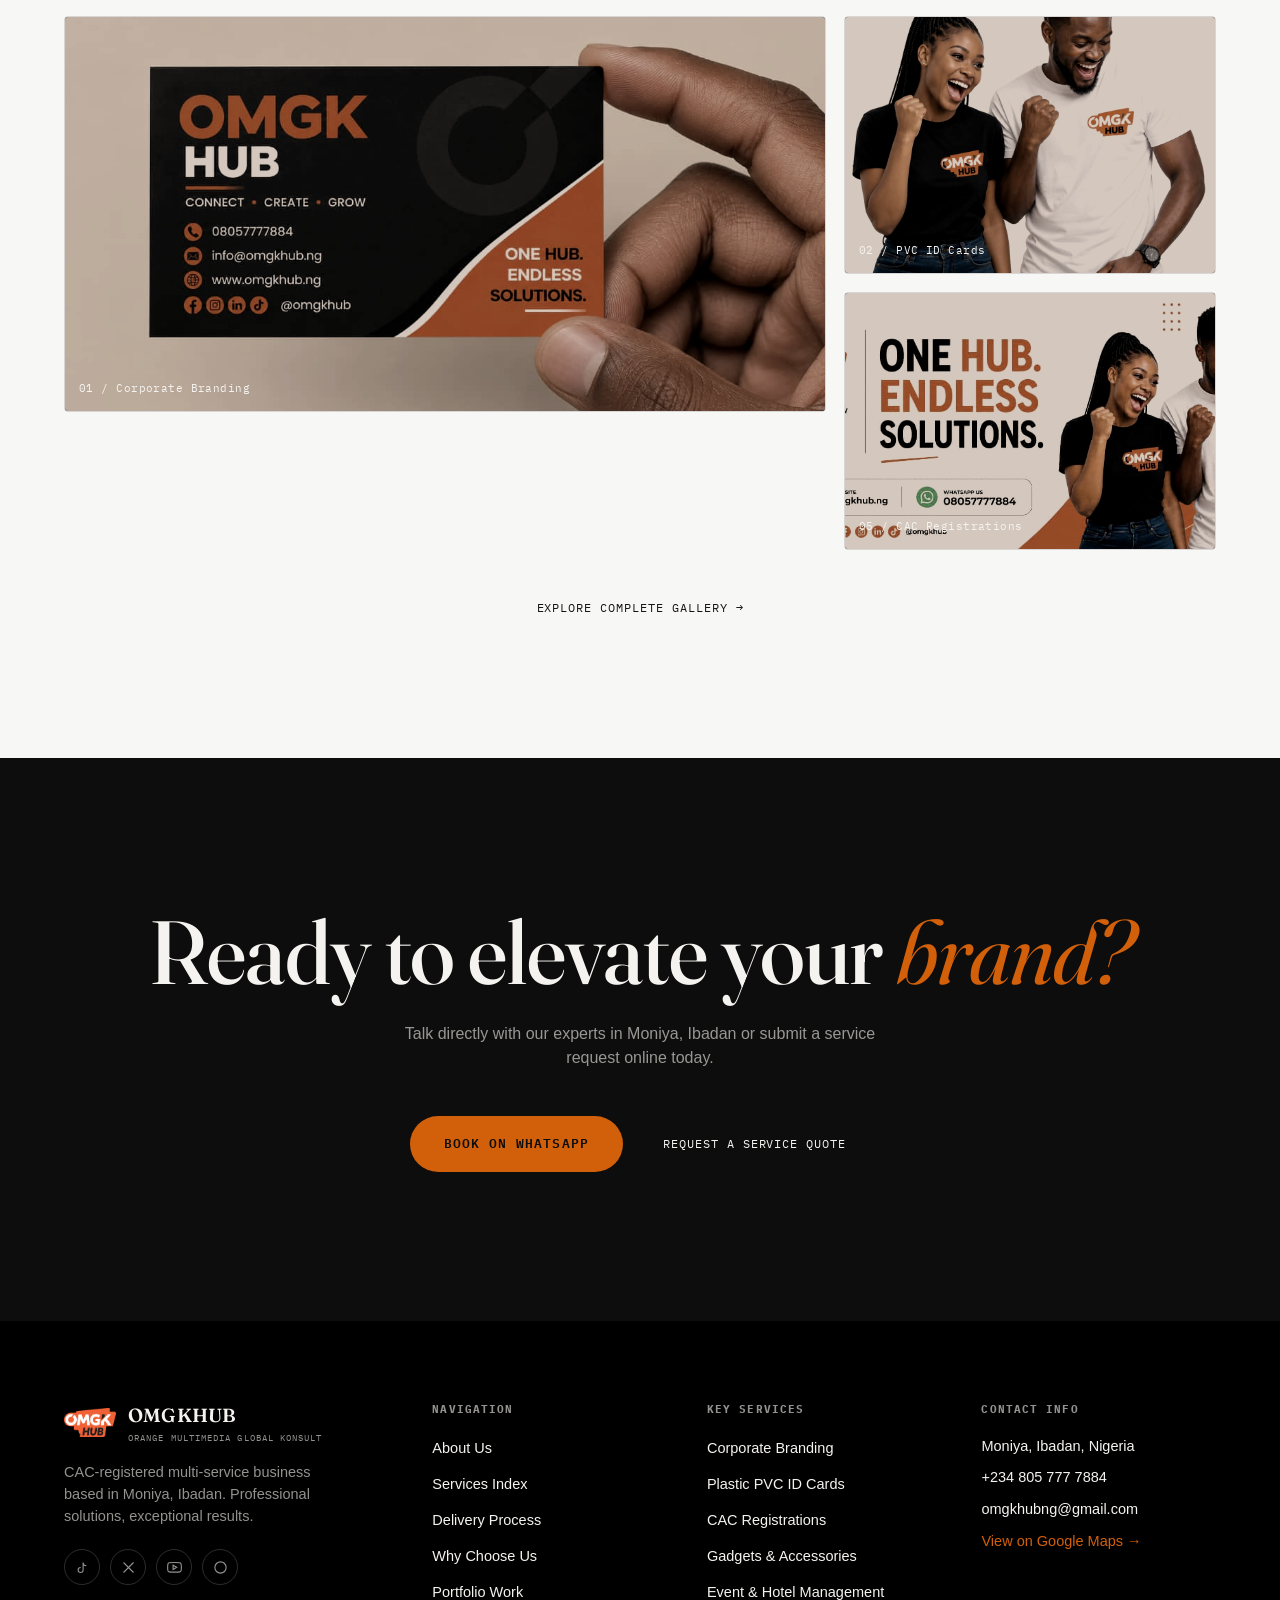
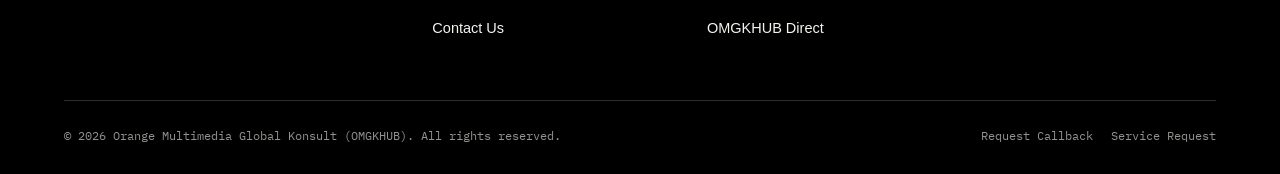
==== commit 262a7406: "Update about and Home stats" ====
--- a/index.html
+++ b/index.html
@@ -139,11 +139,11 @@
     <div class="wrap">
       <div style="display:grid; grid-template-columns:repeat(4, 1fr); gap:20px; text-align:center;">
         <div>
-          <div style="font-family:var(--serif); font-size:clamp(32px, 4vw, 48px); font-weight:600; color:var(--orange)">500+</div>
+          <div style="font-family:var(--serif); font-size:clamp(32px, 4vw, 48px); font-weight:600; color:var(--orange)">50+</div>
           <div style="font-family:var(--mono); font-size:11px; text-transform:uppercase; color:var(--text-dim); letter-spacing:.08em;">Businesses Registered</div>
         </div>
         <div>
-          <div style="font-family:var(--serif); font-size:clamp(32px, 4vw, 48px); font-weight:600; color:var(--orange)">15k+</div>
+          <div style="font-family:var(--serif); font-size:clamp(32px, 4vw, 48px); font-weight:600; color:var(--orange)">1.5k+</div>
           <div style="font-family:var(--mono); font-size:11px; text-transform:uppercase; color:var(--text-dim); letter-spacing:.08em;">PVC ID Cards Issued</div>
         </div>
         <div>
@@ -386,9 +386,9 @@
       <h3 style="font-family:var(--serif); font-size:24px; margin-top:6px;">Request a Callback</h3>
       <p style="font-size:14px; color:var(--text-dim); margin-top:4px;">Leave your name and phone number. Our team in Ibadan will call you back promptly.</p>
     </div>
-    <form action="https://formsubmit.co/omgkhubng@gmail.com" method="POST">
-      <input type="hidden" name="_subject" value="New Callback Request from OMGKHUB Website">
-      <input type="hidden" name="_template" value="table">
+    <form name="callback" method="POST" data-netlify="true" data-netlify-honeypot="bot-field">
+      <input type="hidden" name="form-name" value="callback">
+      <p class="honey" style="display:none;"><label>Don't fill this out if you're human: <input name="bot-field" /></label></p>
       <div class="field">
         <label for="cb-name">Your Name</label>
         <input type="text" id="cb-name" name="name" placeholder="e.g. Adebayo Johnson" required>
@@ -424,9 +424,9 @@
       <h3 style="font-family:var(--serif); font-size:24px; margin-top:6px;">Service Request Form</h3>
       <p style="font-size:14px; color:var(--text-dim); margin-top:4px;">Specify your requirements and get a custom quote within hours.</p>
     </div>
-    <form action="https://formsubmit.co/omgkhubng@gmail.com" method="POST">
-      <input type="hidden" name="_subject" value="New Service Request from OMGKHUB Website">
-      <input type="hidden" name="_template" value="table">
+    <form name="service-request-modal" method="POST" data-netlify="true" data-netlify-honeypot="bot-field">
+      <input type="hidden" name="form-name" value="service-request-modal">
+      <p class="honey" style="display:none;"><label>Don't fill this out if you're human: <input name="bot-field" /></label></p>
       <div class="form-row">
         <div class="field">
           <label for="sr-name">Full Name</label>
